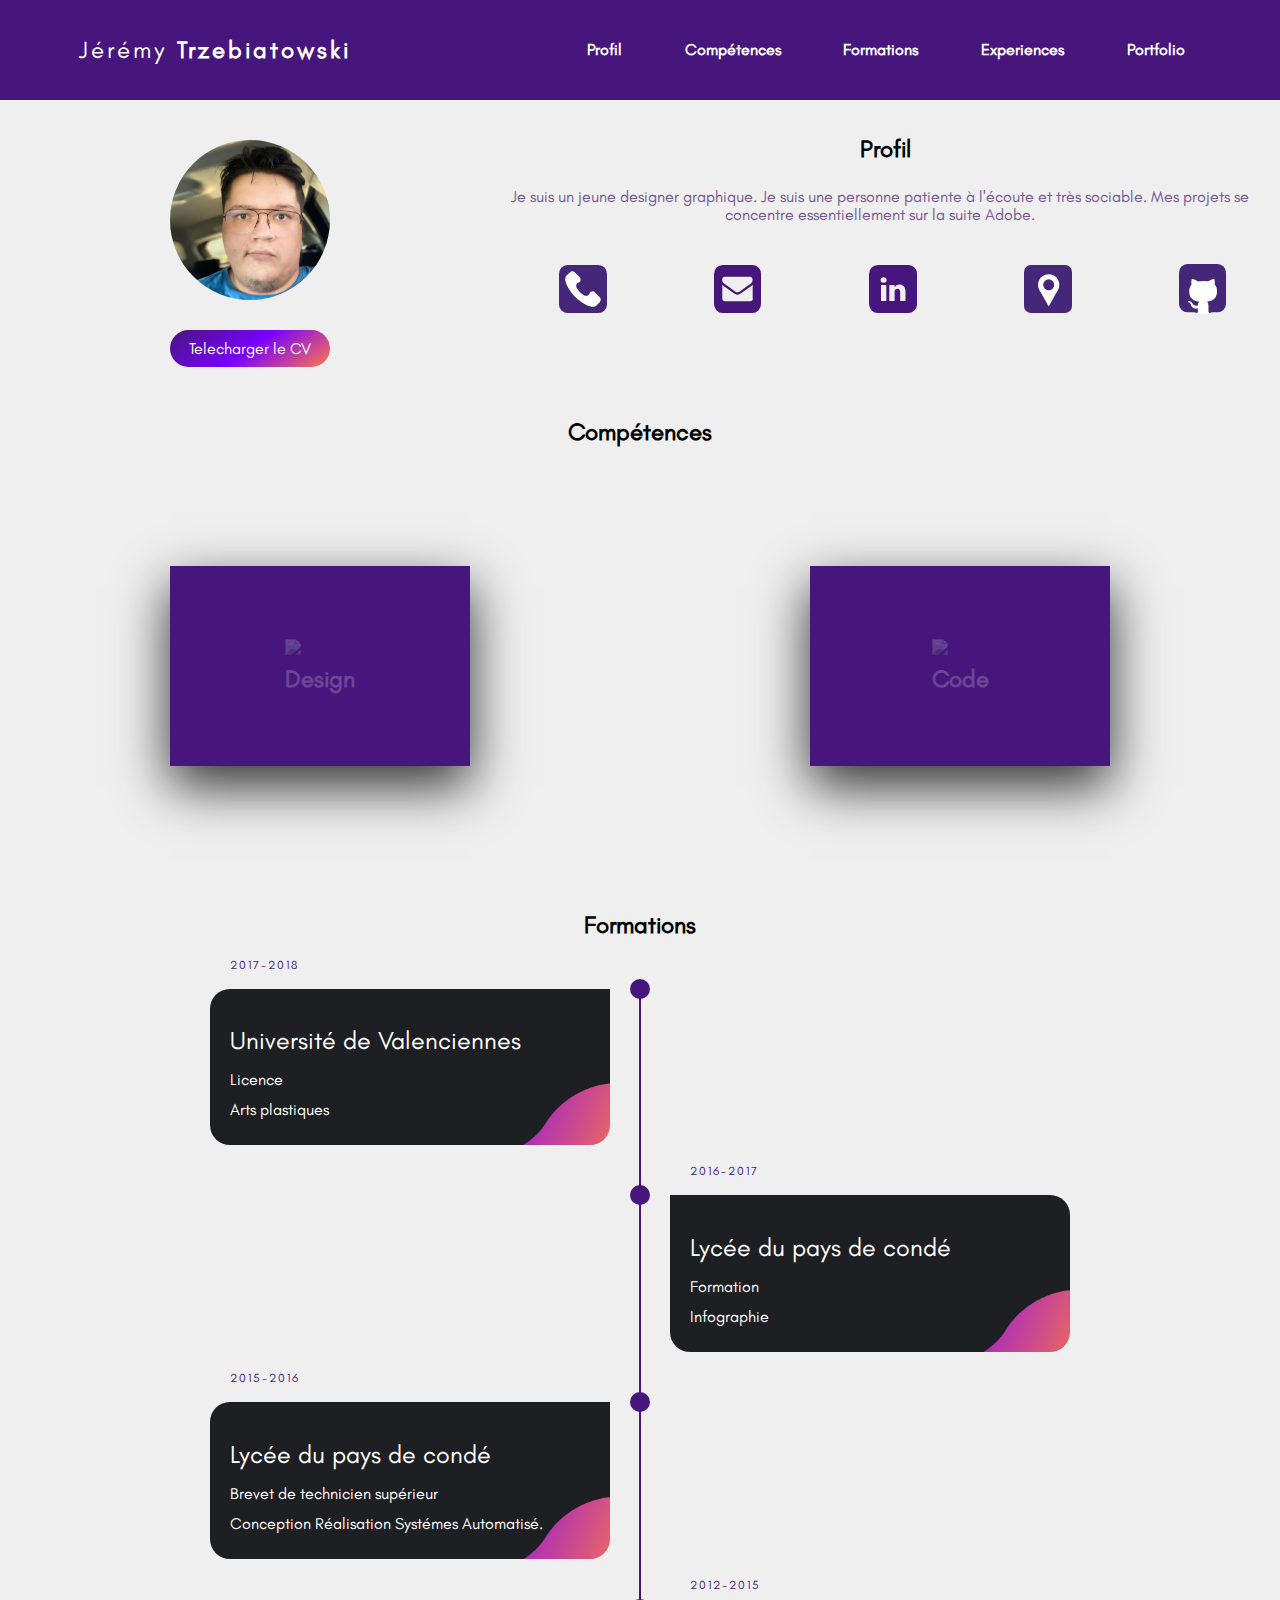
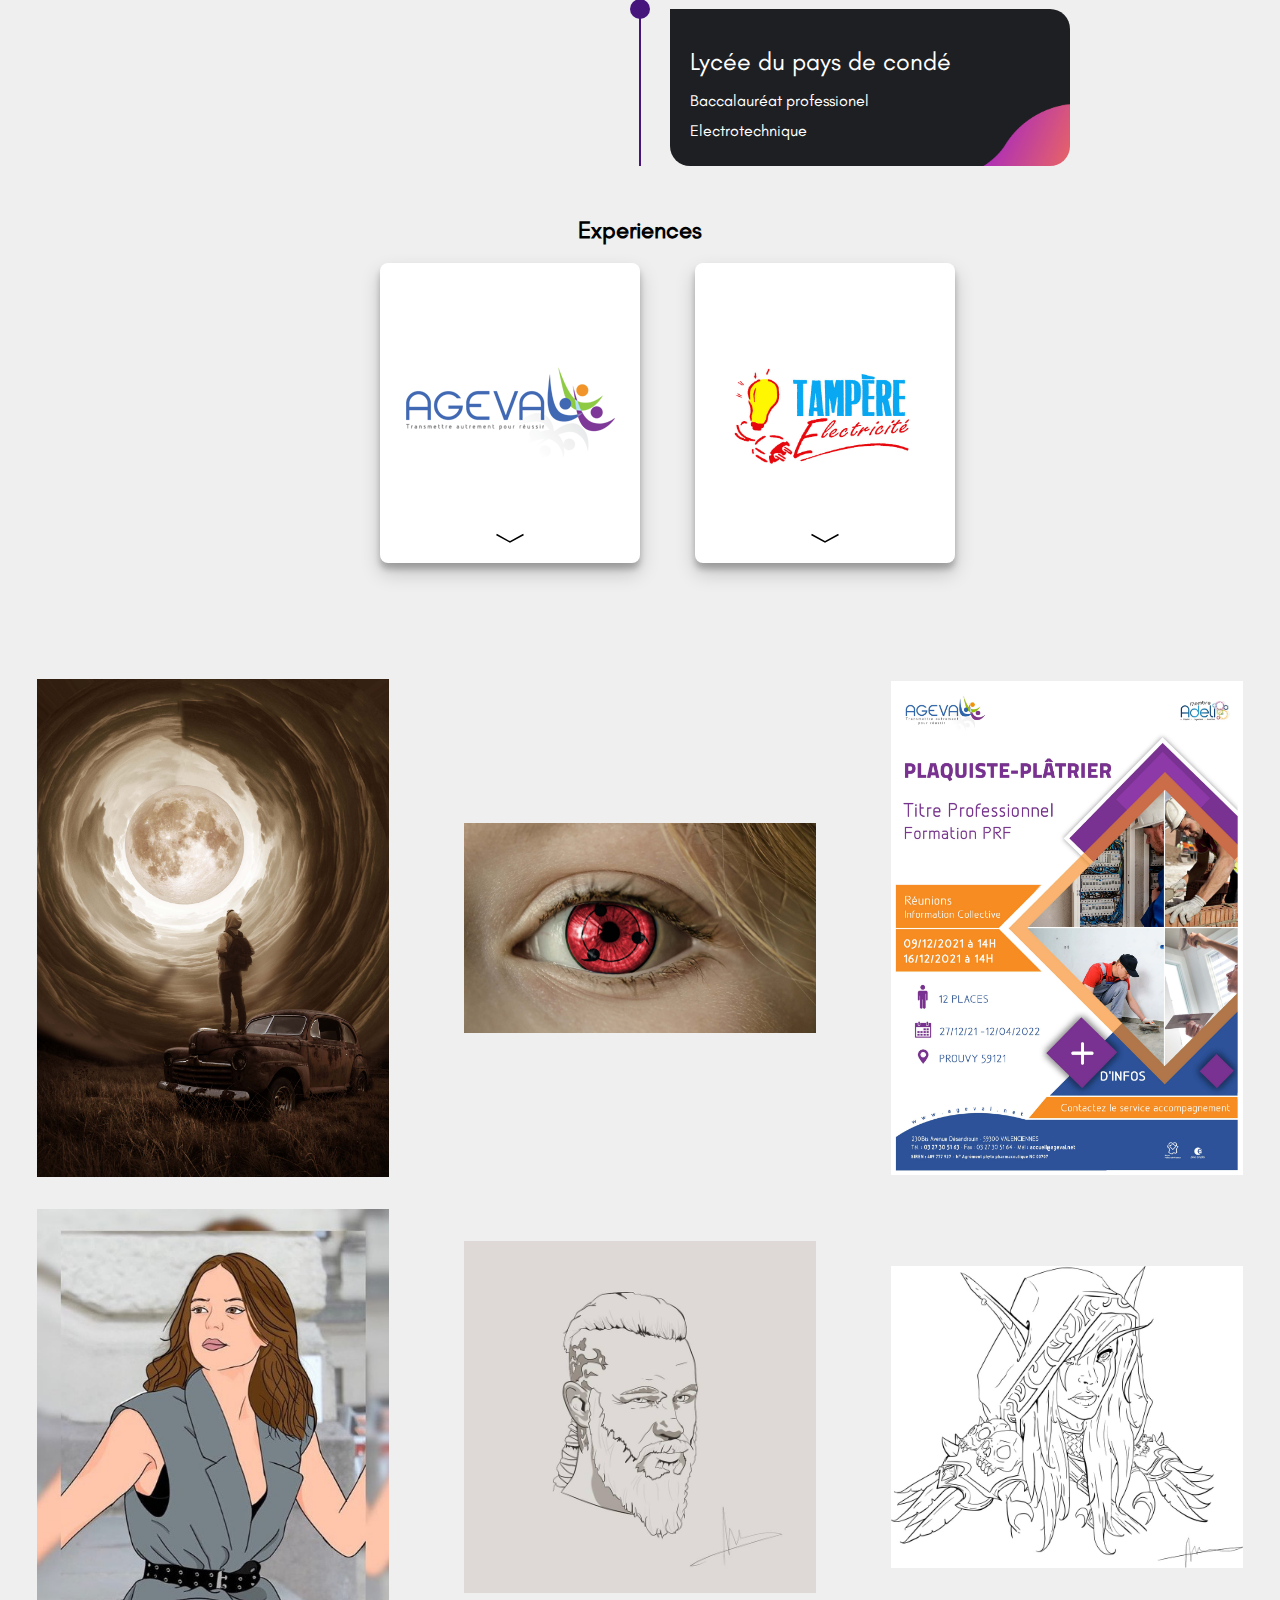
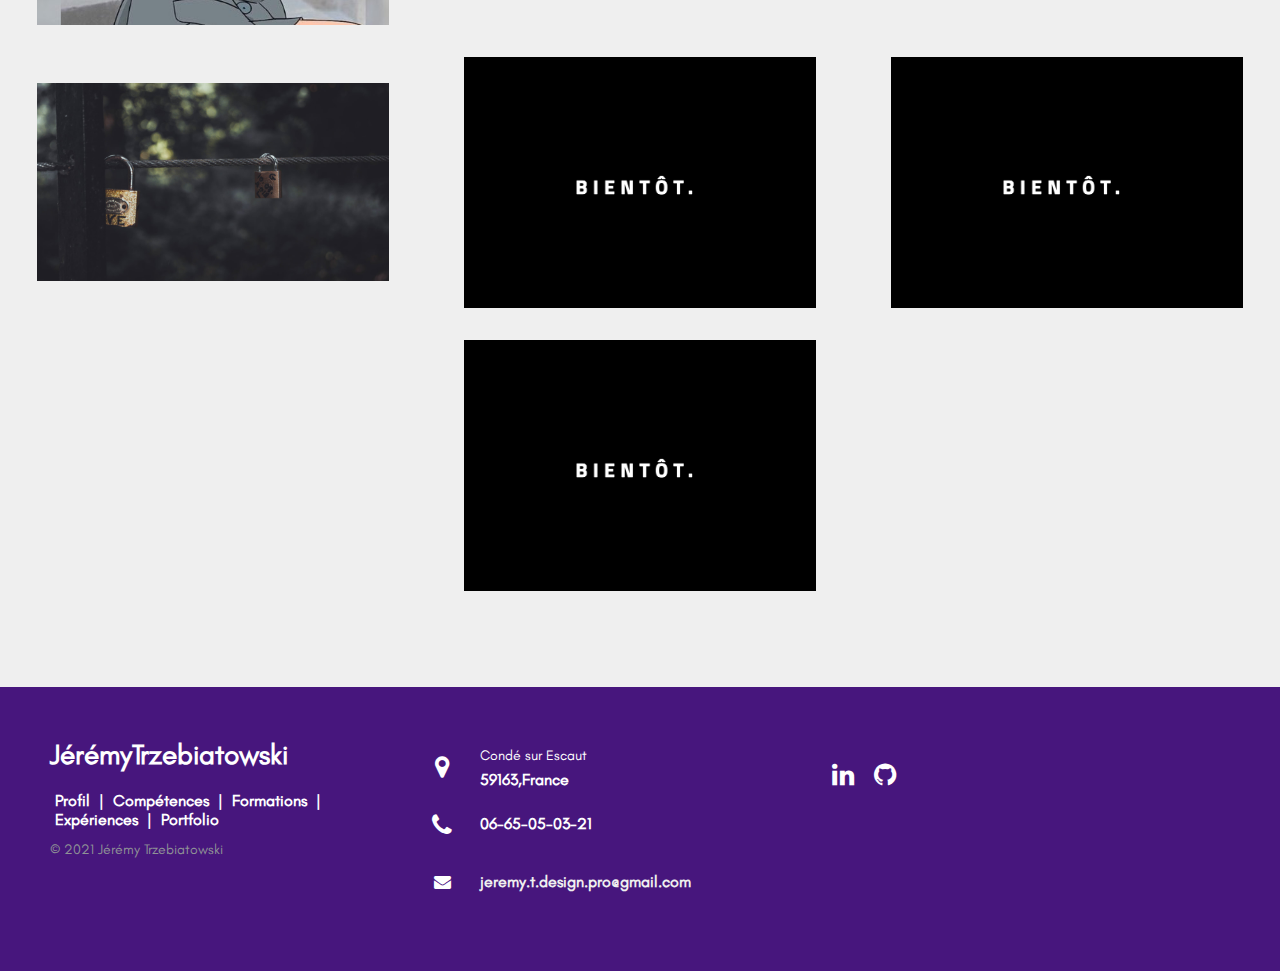
==== index.html @ ef210a01 "footer and respponsive" ====
<html lang="fr">
<head>
    <meta charset="UTF-8">
    <meta http-equiv="X-UA-Compatible" content="IE=edge">
    <meta name="viewport" content="width=device-width, initial-scale=1.0">
    <meta name="keywords" content="footer, address, phone, icons" />
    <link rel="stylesheet" href="normalize.css">
    <link rel="stylesheet" href="styles.css">
    <link rel="stylesheet" href="http://maxcdn.bootstrapcdn.com/font-awesome/4.2.0/css/font-awesome.min.css">
    <link href="http://fonts.googleapis.com/css?family=Cookie" rel="stylesheet" type="text/css">
    <title>CV JEREMY TRZEBIATOWSKI</title>
</head>
<body>
    <header>
        <!--Barre de nav pc-->
        <nav>
            <input id="nav-toggle" type="checkbox">
            <div class="logoMobile">
                Jérémy<strong>Trzebiatowski</strong>
            </div>
            <ul class="links">
                <li class="logo">Jérémy<strong>Trzebiatowski</strong></li>
                <li><a href="#Profil">Profil</a></li>
                <li><a href="#Compétences">Compétences</a></li>
                <li><a href="#Formations">Formations</a></li>
                <li><a href="#Experiences">Experiences</a></li>
                <li><a href="#Portfolio">Portfolio</a></li>
            </ul>
            <label for="nav-toggle" class="icon-burger">
                <div class="line"></div>
                <div class="line"></div>
                <div class="line"></div>
            </label>
        </nav>
    </header>
    <main>
        <section id="Profil">
            <!--Photo de profil-->
            <div class="Photo">
                <img src="images/moi.jpg" alt="Photo de profil">
            <!--Button de cv-->
                <div class="button">
                    <a href="cv-jeremy-2021.pdf" target="_blank">Telecharger le CV</a>
                </div>
            </div>
            <!--Titres-->
            <div class="profiltitre">
                <h2>Profil</h2>
            </div>
            <!--Profil paragraphe-->
            <div class="paraprofil">
                <p>
                  Je suis un jeune designer graphique. Je suis une personne patiente à l'écoute et très sociable. Mes projets se concentre essentiellement sur la suite Adobe.
                </p>
            </div>
            <!--Reseaux-->
            <div id="logoprofil">
               <a href="tel:0665050321"><img src="images/tel.svg" alt="Logo Tel"></a> 
               <a href="mailto:jeremy.t.design.pro@gmail.com"><img src="images/mail.svg" alt="Logo Mail"></a> 
                <a href="https://www.linkedin.com/in/j%C3%A9r%C3%A9my-trzebiatowski/" target="_blank" ><img src="images/linkedin.svg" alt="Logo LinkedIn"></a>
                <a href="https://www.google.fr/maps/place/59163+Cond%C3%A9-sur-l'Escaut/@50.4661939,3.5763384,13z/data=!3m1!4b1!4m5!3m4!1s0x47c2f0712db70621:0xf07823e2b8c6d550!8m2!3d50.448651!4d3.593407?hl=fr&authuser=0" target="_blank" ><img src="images/localisation.svg" alt="Logo localisation"></a>
                <a href="https://github.com/JeremyT59" target="_blank" ><img src="images/git.svg" alt="Logo Git"></a>
            </div>
        </section>
        </section>
        <!--Compétences-->
        <section id="Compétences">
            <div class="compétitre"><h2>Compétences</h2></div>
            <div class="container">
                <div class="card">
                    <div class="face face1">
                        <div class="content">
                            <img src="https://github.com/Jhonierpc/WebDevelopment/blob/master/CSS%20Card%20Hover%20Effects/img/design_128.png?raw=true">
                            <h3>Design</h3>
                        </div>
                    </div>
                    <div class="face face2">
                        <div class="content">
                            <p>Réalissation de logo.</p>
                            <p>Retouche Photo</p>
                            <p>Réalisation d'affiche/flyers.</p>
                            <p>Réalisation de maquette web / brochure.</p>
                            <p>Création de carte de visite personnalisée.</p>
                                <a href="#Portfolio">Portfolio</a>
                        </div>
                    </div>
                </div>
                <div class="card">
                    <div class="face face1">
                        <div class="content">
                            <img src="https://github.com/Jhonierpc/WebDevelopment/blob/master/CSS%20Card%20Hover%20Effects/img/code_128.png?raw=true">
                            <h3>Code</h3>
                        </div>
                    </div>
                    <div class="face face2">
                        <div class="content">
                            <p>Création de site Web de A à Z.</p>
                            <p>Utilisation de git.</p>
                            <p>Réalisation de site web responsive.</p>
                            <p>Réalisaion de CV en ligne.</p>
                                <a href="#Portfolio">Portfolio</a>
                        </div>
                    </div>
                </div>
                  
            
            </div>
        </section>
        <!--Formations-->
        <section id="Formations">
            <div class="formatitre">
                <h2>Formations</h2>
            </div>
            <div class="containertimeline">
                <div class="timeline">
                    <ul>
                        <li>
                            <div class="timeline-content">
                                <h3 class="date">2017-2018</h3>
                                <h1>Université de Valenciennes</h1>
                                <p>Licence</p>
                                <p>Arts plastiques</p>
                            </div>
                        </li>
                        <li>
                            <div class="timeline-content">
                                <h3 class="date">2016-2017</h3>
                                <h1>Lycée du pays de condé</h1>
                                <p>Formation</p>
                                <p>Infographie</p>
                            </div>
                        </li>
                        <li>
                            <div class="timeline-content">
                                <h3 class="date">2015-2016</h3>
                                <h1>Lycée du pays de condé</h1>
                                <p>Brevet de technicien supérieur</p>
                                <p>Conception Réalisation Systémes Automatisé.</p>
                            </div>
                        </li>
                        <li>
                            <div class="timeline-content">
                                <h3 class="date">2012-2015</h3>
                                <h1>Lycée du pays de condé</h1>
                                <p>Baccalauréat professionel</p>
                                <p>Electrotechnique</p>
                            </div>
                        </li>
                    </ul>
                </div>
            </div>
        </section>
        <h2 class="exptitre">Experiences</h2>
        <section id="Experiences">
            <div class="cardexp" onclick="this.classList.toggle('ouverture')">
                <img src="images/logo.png" alt="logoageval" class="label">
                <div class="text1">
                    <div class="text-content">
                        <h1 class="title">09/21-Aujourd'hui</h1>
                        <div class="body-text">
                            <p>Salarié Polyvalent</p>
                            <p>Atelier Numérique</p>
                        </div>
                    </div>
                </div>
                <svg class="flecheexp" xmlns="http://www.w3.org/2000/svg" viewBox="0 0 100 35" width="30">
                    <path d="M5 30L50 5l45 25" fill="none" stroke="#000" stroke-width="5" />
                </svg>
            </div>
            <div class="cardexp" onclick="this.classList.toggle('ouverture')">
                <img src="images/tampere.png" alt="logotampere" class="label2">
                <div class="text2">
                    <div class="text-content">
                        <h1 class="title">02/15-03/15</h1>
                        <div class="body-text">
                            <p>Stagiaire</p>
                        </div>
                    </div>
                </div>
                <svg class="flecheexp" xmlns="http://www.w3.org/2000/svg" viewBox="0 0 100 35" width="30">
                    <path d="M5 30L50 5l45 25" fill="none" stroke="#000" stroke-width="5" />
                </svg>
            </div>

        </section>
        <section id="Portfolio">
            <div class="grid images-grid">
            
                <div class="grid-block">
                    <div class="tile">
                        <a class="tile-link" href="#">
                            <img class="tile-img tile-img1"
                                src="images/portal-moon.jpg"
                                alt="Création photoshop Portal Moon">
                        </a>
                    </div>
                </div>
            
                <div class="grid-block">
                    <div class="tile">
                        <a class="tile-link" href="#">
                            <img class="tile-img tile-img2"
                                src="images/sharingan-eyes.jpg"
                                alt="création photoshop sharingan">
                        </a>
                    </div>
                </div>
            
                <div class="grid-block">
                    <div class="tile">
                        <a class="tile-link" href="#">
                            <img class="tile-img tile-img3"
                                src="images/affiche-agevalk.jpg"
                                alt="images">
                        </a>
                    </div>
                </div>
            
                <div class="grid-block">
                    <div class="tile">
                        <a class="tile-link" href="#">
                            <img class="tile-img tile-img4"
                                src="images/coline_illu.jpg"
                                alt="images">
                        </a>
                    </div>
                </div>
            
                <div class="grid-block">
                    <div class="tile">
                        <a class="tile-link" href="#">
                            <img class="tile-img tile-img5"
                                src="images/illustration-ragnar.jpg"
                                alt="images">
                        </a>
                    </div>
                </div>
            
                <div class="grid-block">
                    <div class="tile">
                        <a class="tile-link" href="#">
                            <img class="tile-img tile-img6"
                                src="images/illustration-sylvanas.jpg"
                                alt="images">
                        </a>
                    </div>
                </div>
            
                <div class="grid-block">
                    <div class="tile">
                        <a class="tile-link" href="#">
                            <img class="tile-img tile-img7"
                                src="images/retouche-photo-cadenas.jpg"
                                alt="images">
                        </a>
                    </div>
                </div>
            
                <div class="grid-block">
                    <div class="tile">
                        <a class="tile-link" href="#">
                            <img class="tile-img tile-img8"
                                src="images/Gallery.png"
                                alt="images">
                        </a>
                    </div>
                </div>
            
                <div class="grid-block">
                    <div class="tile">
                        <a class="tile-link" href="#">
                            <img class="tile-img tile-img9"
                                src="images/Gallery.png"
                                alt="images">
                        </a>
                    </div>
                </div>
            
                <div class="grid-block">
                    <div class="tile">
                        <a class="tile-link" href="#">
                            <img class="tile-img tile-img10"
                                src="images/Gallery.png"
                                alt="images">
                        </a>
                    </div>
                </div>
            
            </div>
        </section>
    </main>
    <footer>
        <div class="footer-distributed">
        
            <div class="footer-left">
                <h3>Jérémy<span>Trzebiatowski</span></h3>
        
                <p class="footer-links">
                    <a href="#Profil">Profil</a>
                    |
                    <a href="#Compérences">Compétences</a>
                    |
                    <a href="#Formation">Formations</a>
                    |
                    <a href="#Experiences">Expériences</a>
                    |
                    <a href="#Portfolio">Portfolio</a>
                </p>
        
                <p class="footer-company-name">© 2021 Jérémy Trzebiatowski</p>
            </div>
        
            <div class="footer-center">
                <div>
                    <i class="fa fa-map-marker"></i>
                    <p><span>Condé sur Escaut</span>
                    59163,France</p>
                </div>
        
                <div>
                    <i class="fa fa-phone"></i>
                    <p>06-65-05-03-21</p>
                </div>
                <div>
                    <i class="fa fa-envelope"></i>
                    <p><a href="mailto:jeremy.t.design.pro@gmail.com">jeremy.t.design.pro@gmail.com</a></p>
                </div>
            </div>
            <div class="footer-right">
                <div class="footer-icons">
                    <a href="https://www.linkedin.com/in/j%C3%A9r%C3%A9my-trzebiatowski/" target="_blank"><i class="fa fa-linkedin"></i></a>
                    <a href="https://github.com/JeremyT59" target="_blank"><i class="fa fa-github"></i></a>
                </div>
            </div>
        </div>
    </footer>
</body>
---- styles.css ----
@font-face {
    font-family: 'Glacial-Indifference-Regular';
    src:url('Glacial-Indifference-Regular.ttf.woff') format('woff'),
        url('Glacial-Indifference-Regular.ttf.svg#Glacial-Indifference-Regular') format('svg'),
        url('Glacial-Indifference-Regular.ttf.eot'),
        url('Glacial-Indifference-Regular.ttf.eot?#iefix') format('embedded-opentype'); 
    font-weight: normal;
    font-style: normal;
  }
  * {
  margin: auto;
  padding: 0;
  box-sizing: border-box;
  font-family: 'Glacial-Indifference-Regular';

  }
  header{
      height: 100px;
      background-color: #47167d;
  }
  body {
      padding: 0;
      margin: 0;
        background-color: #efefef;
  }
  strong{
      margin-left: 10px;
  }
  nav {
      position: fixed;
      z-index: 10;
      left: 0;
      right: 0;
      top: 0;
      font-family: 'Glacial-Indifference-Regular';
      padding: 0 5%;
      height: 100px;
      background-color: #47167d;
      max-width: 1280px;
  }
  nav .logoMobile{
      float: left;
      width: 40%;
      height: 100%;
      display: flex;
      align-items: center;
      font-size: 24px;
      color: #fff;
      letter-spacing: 3px;
  }
  nav .logo {
      width: 40%;
      align-items: center;
      font-size: 24px;
      color: #fff;
      letter-spacing: 3px;
  }
  nav .links {
      float: right;
      padding: 0;
      margin: 0;
      width: 100%;
      height: 100%;
      display: flex;
      justify-content: space-around;
      align-items: center;
  }
  nav .links li {
      list-style: none;
  }
  nav .links a {
      display: block;
      padding: 1em;
      font-size: 16px;
      font-weight: bold;
      color: #fff;
      text-decoration: none;
  }
  #nav-toggle {
      position: absolute;
      top: -100px;
  }
  nav .icon-burger {
      display: none;
      position: absolute;
      right: 5%;
      top: 50%;
      transform: translateY(-50%);
  }
  nav .icon-burger .line {
      width: 25px;
      height: 3px;
      background-color: #fff;
      margin: 5px;
      border-radius: 3px;
      transition: all .3s ease-in-out;
  }

  /*Profil*/
  .Photo{
      padding: 20px;
  }
  .Photo img{
    width: 160px;
    border-radius: 200px;
  }
  .Photo{
    text-align: center;
  }
  
  .button{
    text-align: center;
    padding: 20px;
  }
  
  .button a{
    background-image: linear-gradient(144deg,#47167d, #7900ff 50%,#ff7948);
    padding: 9px 19px;
    border-radius: 40px;
  }
  .button a{
    color: #fff;
    text-decoration: none;
    font-family: 'Glacial-Indifference-Regular';
  }
  #Profil{
      text-align: center;
      max-width: 1280px;
  }
  #Profil h2{
      font-family: 'Glacial-Indifference-Regular';
  }
  .paraprofil{	
      text-align: center;
  
  }
  .paraprofil p {
      font-family: 'Glacial-Indifference-Regular';
      padding-left: 25px;
      padding-right: 25px;
      color: #765996;
      box-sizing: border-box;
      
  }
  .profiltitre{
      text-align: center;
      padding: 15px;
  }
  
  #logoprofil a{
      width: 48px;
  }
  #logoprofil{
      display: flex;
      flex-direction: row;
      justify-content: space-evenly;
      padding-top: 20px;
      max-width: 1280px;
  }
  /*card competences*/
  #Compétences{
    margin: none;
    padding: 0;
    font-family: 'Glacial-Indifference-Regular';
    max-width: 1280px;
}

.container{
    display: flex;
    flex-direction: column;
    /* text-align: center; */
}
.compétitre h2{
    text-align: center;
    padding: 20px;
}

.container .card{
    cursor: pointer;
}

.container .card .face{
    width: 300px;
    height: 200px;
}

.container .card .face.face1{
    background: #47167d;
    display: flex;
    justify-content: center;
    align-items: center;
}



.container .card .face.face1 .content img{
    max-width: 100px;
}

.container .card .face.face1 .content h3{
    margin: 10px 0 0;
    padding: 0;
    color: #fff;
    text-align: center;
    font-size: 1.5em;
}

.container .card .face.face2{
    background: #fff;
    display: flex;
    justify-content: center;
    align-items: center;
    padding: 20px;
    box-sizing: border-box;
    box-shadow: 0 5px 20px rgba(0, 0, 0, 0.2);
}


.container .card .face.face2 .content p{
    margin: 0;
    padding: 0;
}

.container .card .face.face2 .content a{
    margin: 15px 0 0;
    display:  inline-block;
    text-decoration: none;
    font-weight: 900;
    color: #333;
    padding: 5px;
    border: 1px solid #333;
}

.card{
    padding-bottom: 35px;
}
.formatitre{
  text-align: center;
  padding-top: 10px;
}
/*timeline formations*/
.containertimeline {
  width: 100%;
  display: flex;
  align-items: center;
  justify-content: center;
  padding: 50px 0;
}
.timeline {
  width: 80%;
  height: auto;
  max-width: 800px;
  margin: 0 auto;
  position: relative;
}

.timeline ul {
  list-style: none;
}
.timeline ul li {
  padding: 20px;
  background-color: #1e1f22;
  background-image: url(images/courbe2.png);
  background-size: contain;
  background-repeat: no-repeat;
  background-position-x: right;
  color: white;
  border-radius: 10px;
  margin-bottom: 20px;
}
.timeline ul li:last-child {
  margin-bottom: 0;
}
.timeline-content h1 {
  font-weight: 500;
  font-size: 25px;
  line-height: 30px;
  margin-bottom: 10px;
}
.timeline-content p {
  font-size: 16px;
  line-height: 30px;
  font-weight: 300;
}
.timeline-content .date {
  font-size: 12px;
  font-weight: 300;
  margin-bottom: 10px;
  letter-spacing: 2px;
}

/*Card experiences*/
#Experiences {
  align-items: center;
  display: flex;
  flex-direction: column;
  justify-content: center;
  margin: 0;
}
 
.cardexp {
  background: white;
  border-radius: 8px;
  box-shadow: 0 10px 20px rgba(0,0,0,0.19), 0 6px 6px rgba(0,0,0,0.23);
  cursor: pointer;
  height: 300px;
  margin: 30px;
  padding: 0 20px;
  position: relative;
  -webkit-tap-highlight-color: rgba(0,0,0,0.025);
  text-align: center;
  transition: height 1000ms;
  width: 260px;
}
.cardexp.ouverture {
  height: 400px;
}
.label {
  margin-top: 90px;
  transform: translateY(10px);
  transition: transform 1000ms;
}
.label2{
  width: 200px;
  margin-top: 90px;
  transform: translateY(10px);
  transition: transform 1000ms;
}
.cardexp.ouverture .label {
  transform: translateY(0);
}
.text1 {
  clip-path: polygon(0% 100%, 0 -90%, 50% -5%, 100% -90%, 100% 100%);
  -webkit-clip-path: polygon(0% 100%, 0 -90%, 50% -5%, 100% -90%, 100% 100%);
  transition: clip-path 1000ms;
}
.cardexp.ouverture .text1 {
  clip-path: polygon(0% 100%, 0 -100%, 50% -15%, 100% -100%, 100% 100%);
  -webkit-clip-path: polygon(0% 100%, 0 -100%, 50% -15%, 100% -100%, 100% 100%);
}
.text2 {
  clip-path: polygon(0% 100%,0% -80%,15% -70%,17.23% -53.59%,23% -40%,27.23% -28.94%,35% -20%,41.09% -13.59%,50% -10%,58.91% -13.23%,65% -20%,72.77% -28.23%,77% -40%,82.77% -54.65%,85% -70%,100% -80%,100% 100%);
  -webkit-clip-path: polygon(0% 100%,0% -80%,15% -70%,17.23% -53.59%,23% -40%,27.23% -28.94%,35% -20%,41.09% -13.59%,50% -10%,58.91% -13.23%,65% -20%,72.77% -28.23%,77% -40%,82.77% -54.65%,85% -70%,100% -80%,100% 100%);
  transition: clip-path 1000ms;
}
.cardexp.ouverture .text2 {
  clip-path: polygon(0% 100%,0% -90%,15% -80%,17.23% -63.59%,23% -50%,27.23% -38.94%,35% -30%,41.09% -23.59%,50% -20%,58.91% -23.23%,65% -30%,72.77% -38.23%,77% -50%,82.77% -64.65%,85% -80%,100% -90%,100% 100%);
  -webkit-clip-path: polygon(0% 100%,0% -90%,15% -80%,17.23% -63.59%,23% -50%,27.23% -38.94%,35% -30%,41.09% -23.59%,50% -20%,58.91% -23.23%,65% -30%,72.77% -38.23%,77% -50%,82.77% -64.65%,85% -80%,100% -90%,100% 100%);
}
.text-content {
  transform: translateY(-185px);
  transition: transform 1000ms;
}
.cardexp.ouverture .text-content {
  transform: translateY(-15px);
}
.flecheexp {
  position: absolute;
  bottom: 20px;
  left: calc(50% - 15px);
  transform-origin: 50%;
  transform: rotate(180deg);
  transition: transform 1000ms;
}
.cardexp.ouverture .chevron {
  transform: rotate(0deg);
}
.title {
  font-family: 'Glacial-Indifference-Regular';
  font-weight: 900;
  margin: 20px 0 12px;
}
.body-text {
  padding: 0 20px;
}
.exptitre{
  text-align: center;
  margin-bottom: 20px;
}
html {
  box-sizing: border-box;
}

*,
*:before,
*:after {
  box-sizing: inherit;
}


.grid {
  width: 100%;
  max-width: 1280px;
  margin-left: auto;
  margin-right: auto;
  margin-top: 100px;

  display: flex;
  -webkit-box-orient: horizontal;
  -webkit-box-direction: normal;
  flex-direction: row;
  flex-wrap: wrap;
}

.grid-block {
  width: 30%;
  min-height: 11.25rem;
  padding: 1rem;
}



.image-grid .tile-link:hover .tile-img {
  top: -1rem;
  left: -1rem;
}

.image-grid .tile-img {
  position: relative;
  top: 0;
  left: 0;
  -webkit-transition-property: opacity, top, left, box-shadow;
  transition-property: opacity, top, left, box-shadow;
}

.tile-link {
  display: block;
}

.tile-link:hover .tile-img {
  opacity: 1;
}

.tile-link:hover .tile-img-link {
  display: block;
}

.tile-link:hover .tile-img-link:hover .tile-img {
  opacity: 0.5;
}

.tile-img {
  display: block;
  width: 100%;
  height: auto;
  opacity: 1;
  -webkit-transition-property: opacity;
  transition-property: opacity;
  -webkit-transition-duration: 0.125s;
  transition-duration: 0.125s;
  -webkit-transition-timing-function: ease-in;
  transition-timing-function: ease-in;
}
.tile-link:hover .tile-img1 {
  box-shadow: 5px 5px rgba(219, 206, 27, 0.4),
    10px 10px rgba(190, 180, 26, 0.3), 15px 15px rgba(192, 137, 19, 0.2),
    20px 20px rgba(192, 121, 16, 0.1), 25px 25px rgba(255, 196, 0, 0.05);
}

.tile-link:hover .tile-img2 {
  box-shadow: 5px 5px rgba(233, 45, 45, 0.4), 10px 10px rgba(233, 45, 45, 0.3),
    15px 15px rgba(233, 45, 45, 0.2), 20px 20px rgba(233, 45, 45, 0.1),
    25px 25px rgba(255, 0, 0, 0.05);
}

.tile-link:hover .tile-img3 {
  box-shadow: 5px 5px rgba(214, 221, 244, 0.4),
    10px 10px rgba(214, 221, 244, 0.3), 15px 15px rgba(214, 221, 244, 0.2),
    20px 20px rgba(214, 221, 244, 0.1), 25px 25px rgba(214, 221, 244, 0.05);
}

.tile-link:hover .tile-img4 {
  box-shadow: 5px 5px rgba(82, 119, 192, 0.4), 10px 10px rgba(82, 119, 192, 0.3),
    15px 15px rgba(82, 119, 192, 0.2), 20px 20px rgba(82, 119, 192, 0.1),
    25px 25px rgba(82, 119, 192, 0.05);
}

.tile-link:hover .tile-img5 {
  box-shadow: 5px 5px rgba(138, 218, 245, 0.4),
    10px 10px rgba(138, 218, 245, 0.3), 15px 15px rgba(138, 218, 245, 0.2),
    20px 20px rgba(138, 218, 245, 0.1), 25px 25px rgba(138, 218, 245, 0.05);
}

.tile-link:hover .tile-img6 {
  box-shadow: 5px 5px rgba(203, 215, 193, 0.4),
    10px 10px rgba(203, 215, 193, 0.3), 15px 15px rgba(203, 215, 193, 0.2),
    20px 20px rgba(203, 215, 193, 0.1), 25px 25px rgba(203, 215, 193, 0.05);
}

.tile-link:hover .tile-img7 {
  box-shadow: 5px 5px rgba(91, 209, 250, 0.4), 10px 10px rgba(91, 209, 250, 0.3),
    15px 15px rgba(91, 209, 250, 0.2), 20px 20px rgba(91, 209, 250, 0.1),
    25px 25px rgba(91, 209, 250, 0.05);
}

.tile-link:hover .tile-img8 {
  box-shadow: 5px 5px rgba(0, 0, 0, 0.4), 10px 10px rgba(0, 0, 0, 0.3),
    15px 15px rgba(0, 0, 0, 0.2), 20px 20px rgba(0, 0, 0, 0.1),
    25px 25px rgba(4, 140, 231, 0.05);
}

.tile-link:hover .tile-img9 {
  box-shadow: 5px 5px rgba(0, 0, 0, 0.4), 10px 10px rgba(0, 0, 0, 0.3),
    15px 15px rgba(0, 0, 0, 0.2), 20px 20px rgba(0, 0, 0, 0.1),
    25px 25px rgba(4, 140, 231, 0.05);;
}

.tile-link:hover .tile-img10 {
  box-shadow: 5px 5px rgba(0, 0, 0, 0.4), 10px 10px rgba(0, 0, 0, 0.3),
    15px 15px rgba(0, 0, 0, 0.2), 20px 20px rgba(0, 0, 0, 0.1),
    25px 25px rgba(4, 140, 231, 0.05);
}
footer{
  bottom: 0;
  height: 284px;
  background-color: #47167d;
}
.footer-distributed{
	background-color: #47167d;
	box-sizing: border-box;
	width: 100%;
	text-align: left;
	font: bold 16px sans-serif;
	padding: 50px 50px 60px 50px;
	margin-top: 80px;
  max-width: 1280px;
}
.footer-distributed .footer-left,
.footer-distributed .footer-center,
.footer-distributed .footer-right{
	display: inline-block;
	vertical-align: top;
}
  /* Footer left */

.footer-distributed .footer-left{
	width: 30%;
}

.footer-distributed h3{
	color:  #ffffff;
	font-size: 28px; 
	margin: 0;
}

/* The company logo */

.footer-distributed .footer-left img{
	width: 30%;
}

.footer-distributed h3 span{
	color:  white;
}

/* Footer links */

.footer-distributed .footer-links{
	color:  #ffffff;
	margin: 20px 0 12px;
}

.footer-distributed .footer-links a{
	display:inline-block;
	line-height: 1.0;
	text-decoration: none;
	color:  inherit;
  padding: 0 5px;
}

.footer-distributed .footer-company-name{
	color:  #8f9296;
	font-size: 14px;
	font-weight: normal;
	margin: 0;
}

/* Footer Center */

.footer-distributed .footer-center{
	width: 35%;
}


.footer-distributed .footer-center i{
	color: #ffffff;
	font-size: 25px;
	width: 38px;
	height: 38px;
	border-radius: 50%;
	text-align: center;
	line-height: 42px;
	margin: 10px 15px;
	vertical-align: middle;
}

.footer-distributed .footer-center i.fa-envelope{
	font-size: 17px;
	line-height: 38px;
}

.footer-distributed .footer-center p{
	display: inline-block;
	color: #ffffff;
	vertical-align: middle;
	margin:0;
}

.footer-distributed .footer-center p span{
	display:block;
	font-weight: normal;
	font-size:14px;
	line-height:2;
}

.footer-distributed .footer-center p a{
	color:  #efefef;
	text-decoration: none;;
}


/* Footer Right */

.footer-distributed .footer-right{
	width: 30%;
}

.footer-distributed .footer-company-about{
	line-height: 20px;
	color:  #92999f;
	font-size: 13px;
	font-weight: normal;
	margin: 0;
}

.footer-distributed .footer-company-about span{
	display: block;
	color:  #ffffff;
	font-size: 18px;
	font-weight: bold;
	margin-bottom: 20px;
}

.footer-distributed .footer-icons{
	margin-top: 25px;
}

.footer-distributed .footer-icons a{
	display: inline-block;
	width: 35px;
	height: 35px;
	cursor: pointer;

	border-radius: 2px;

	font-size: 26px;
	color: #ffffff;
	text-align: center;
	line-height: 35px;

	margin-right: 3px;
	margin-bottom: 5px;
}

/* Here is the code for Responsive Footer */
/* You can remove below code if you don't want Footer to be responsive */


/*Responsive mobile*/
@media screen and (max-width: 767px) {
  nav .logoMobile{
    display:flex;
    align-self: center;
      }
      nav .logo{
        display: none;
      }
      nav .links {
        float: none;
          position: fixed;
          z-index: 9;
          left: 0;
          right: 0;
          top: 100px;
          bottom: 100%;
          width: auto;
          height: auto;
          flex-direction: column;
          justify-content: space-evenly;
          background-color: #765996;
          overflow: hidden;
          box-sizing: border-box;
          transition: all .5s ease-in-out;
        }
        nav .links a {
          font-size: 20px;
        }
        nav :checked ~ .links {
          bottom: 0;
        }
        nav .icon-burger {
          display: block;
        }
        nav :checked ~ .icon-burger .line:nth-child(1) {
          transform: translateY(10px) rotate(225deg);
        }
        nav :checked ~ .icon-burger .line:nth-child(3) {
          transform: translateY(-10px) rotate(-225deg);
        }
        nav :checked ~ .icon-burger .line:nth-child(2) {
          opacity: 0;
        }
       #Experiences {
         display: block;
        }
        .cardexp {
          left: calc(50% - 20px);
          transform: translateX(-50%);
        }
        
        .cardexp.ouverture {
          height: 400px;
        }
    .label {
      margin-top: 90px;
      transform: translateY(10px);
      transition: transform 1000ms;
    }
    .label2{
      width: 200px;
      margin-top: 90px;
      transform: translateY(10px);
      transition: transform 1000ms;
    }
    .cardexp.ouverture .label {
      transform: translateY(0);
    }
    .text1 {
      clip-path: polygon(0% 100%, 0 -90%, 50% -5%, 100% -90%, 100% 100%);
      -webkit-clip-path: polygon(0% 100%, 0 -90%, 50% -5%, 100% -90%, 100% 100%);
      transition: clip-path 1000ms;
    }
    .cardexp.ouverture .text1 {
      clip-path: polygon(0% 100%, 0 -100%, 50% -15%, 100% -100%, 100% 100%);
      -webkit-clip-path: polygon(0% 100%, 0 -100%, 50% -15%, 100% -100%, 100% 100%);
    }
    .text2 {
      clip-path: polygon(0% 100%,0% -80%,15% -70%,17.23% -53.59%,23% -40%,27.23% -28.94%,35% -20%,41.09% -13.59%,50% -10%,58.91% -13.23%,65% -20%,72.77% -28.23%,77% -40%,82.77% -54.65%,85% -70%,100% -80%,100% 100%);
      -webkit-clip-path: polygon(0% 100%,0% -80%,15% -70%,17.23% -53.59%,23% -40%,27.23% -28.94%,35% -20%,41.09% -13.59%,50% -10%,58.91% -13.23%,65% -20%,72.77% -28.23%,77% -40%,82.77% -54.65%,85% -70%,100% -80%,100% 100%);
      transition: clip-path 1000ms;
    }
    .cardexp.ouverture .text2 {
      clip-path: polygon(0% 100%,0% -90%,15% -80%,17.23% -63.59%,23% -50%,27.23% -38.94%,35% -30%,41.09% -23.59%,50% -20%,58.91% -23.23%,65% -30%,72.77% -38.23%,77% -50%,82.77% -64.65%,85% -80%,100% -90%,100% 100%);
      -webkit-clip-path: polygon(0% 100%,0% -90%,15% -80%,17.23% -63.59%,23% -50%,27.23% -38.94%,35% -30%,41.09% -23.59%,50% -20%,58.91% -23.23%,65% -30%,72.77% -38.23%,77% -50%,82.77% -64.65%,85% -80%,100% -90%,100% 100%);
    }
    .text-content {
      transform: translateY(-185px);
      transition: transform 1000ms;
    }
    .cardexp.ouverture .text-content {
      transform: translateY(0px);
    }
    .flecheexp {
      position: absolute;
      bottom: 20px;
      left: calc(50% - 15px);
      transform-origin: 50%;
      transform: rotate(180deg);
      transition: transform 1000ms;
    }
    .cardexp.ouverture .chevron {
      transform: rotate(0deg);
    }
    .title {
      font-family: 'Glacial-Indifference-Regular';
      font-weight: 900;
      margin: 20px 0 12px;
    }
    .body-text {
      padding: 0 20px;
    }
    
    .cardexp {
      left: calc(50% - 20px);
      transform: translateX(-50%);
    }
    .grid-block{
      width: 70%;
      min-height: 11.25rem;
      padding: 1rem;
    }
    .grid{
      padding-right: 200px;
    }

    .tile-img{
      width: 290px;
    }
    	.footer-distributed .footer-left,
	  .footer-distributed .footer-center,
	  .footer-distributed .footer-right{
		display: block;
		width: 100%;
		margin-bottom: 40px;
		text-align: center;
	}

	.footer-distributed .footer-center i{
		margin-left: 0;
	}
  footer{
    height: 505px;
  }
  .footer-links{
    display: none;
  }
  .footer-center{
   margin: 0 -15px;
  }
  }

  /*media tablette*/
  @media screen and (min-width: 768px) and (max-width:1023px) {
      nav .logoMobile{
        display: flex;
      }
      nav .logo{
        display: none;
      }
      nav .links {
        float: none;
          position: fixed;
          z-index: 9;
          left: 0;
          right: 0;
          top: 100px;
          bottom: 100%;
          width: auto;
          height: auto;
          flex-direction: column;
          justify-content: space-evenly;
          background-color: #765996;
          overflow: hidden;
          box-sizing: border-box;
          transition: all .5s ease-in-out;
        }
        nav .links a {
          font-size: 20px;
        }
        nav :checked ~ .links {
          bottom: 0;
        }
        nav .icon-burger {
          display: block;
        }
        nav :checked ~ .icon-burger .line:nth-child(1) {
          transform: translateY(10px) rotate(225deg);
        }
        nav :checked ~ .icon-burger .line:nth-child(3) {
          transform: translateY(-10px) rotate(-225deg);
        }
        nav :checked ~ .icon-burger .line:nth-child(2) {
          opacity: 0;
        }
    .timeline:before {
      content: "";
      position: absolute;
      top: 0;
      left: 50%;
      transform: translateX(-50%);
      width: 2px;
      height: 100%;
      background-color: #47167d;
    }
    .timeline ul li {
      width: 50%;
      position: relative;
      margin-bottom: 50px;
    }
    .timeline ul li:nth-child(odd) {
      float: left;
      clear: right;
      transform: translateX(-30px);
      border-radius: 20px 0px 20px 20px;
    }
    .timeline ul li:nth-child(even) {
      float: right;
      clear: left;
      transform: translateX(30px);
      border-radius: 0px 20px 20px 20px;
    }
    .timeline ul li::before {
      content: "";
      position: absolute;
      height: 20px;
      width: 20px;
      border-radius: 50%;
      background-color: #47167d;
      top: 0px;
    }
    .timeline ul li:nth-child(odd)::before {
      transform: translate(50%, -50%);
      right: -30px;
    }
    .timeline ul li:nth-child(even)::before {
      transform: translate(-50%, -50%);
      left: -30px;
    }
    .timeline-content .date {
      position: absolute;
      top: -30px;
    }
    .timeline ul li:hover::before {
      background-color: #765996;
    }
    .date{
      color: #47167d;
    }
  
    .container{
      flex-direction: row;
    }
    #Experiences{
      flex-direction: row;
    }
    .cardexp.ouverture .text2 {
      clip-path: polygon(0% 100%,0% -90%,15% -80%,17.23% -63.59%,23% -50%,27.23% -38.94%,35% -30%,41.09% -23.59%,50% -20%,58.91% -23.23%,65% -30%,72.77% -38.23%,77% -50%,82.77% -64.65%,85% -80%,100% -90%,100% 100%);
      -webkit-clip-path: polygon(0% 100%,0% -90%,15% -80%,17.23% -63.59%,23% -50%,27.23% -38.94%,35% -30%,41.09% -23.59%,50% -20%,58.91% -23.23%,65% -30%,72.77% -38.23%,77% -50%,82.77% -64.65%,85% -80%,100% -90%,100% 100%);
    }
    .text-content {
      transform: translateY(-185px);
      transition: transform 1000ms;
    }
    .cardexp.ouverture .text-content {
      transform: translateY(0px);
    }
    .grid-block{
      width: 35%;
      min-height: 11.25rem;
      padding: 1rem;
    }
    .tile-img{
      width: 290px;
    }
    footer { 
      position: static;
      height: 490px; 
    }
    .footer-distributed .footer-left,
	.footer-distributed .footer-center,
	.footer-distributed .footer-right{
		display: block;
		width: 100%;
		margin-bottom: 40px;
		text-align: center;
	}

	.footer-distributed .footer-center i{
		margin-left: 0;
	}
  .footer-links{
    display: none;
  }
  .footer-center{
    margin:0 -15px;
  }

  }
  /*Responsive PC*/
@media screen and (min-width:1024px) {
   nav{
      position: sticky;
    }
    nav .logoMobile{
      display: none;
    }
    .container{
      flex-direction: row;
    }
    .timeline:before {
      content: "";
      position: absolute;
      top: 0;
      left: 50%;
      transform: translateX(-50%);
      width: 2px;
      height: 100%;
      background-color: #47167d;
    }
    .timeline ul li {
      width: 50%;
      position: relative;
      margin-bottom: 50px;
    }
    .timeline ul li:nth-child(odd) {
      float: left;
      clear: right;
      transform: translateX(-30px);
      border-radius: 20px 0px 20px 20px;
    }
    .timeline ul li:nth-child(even) {
      float: right;
      clear: left;
      transform: translateX(30px);
      border-radius: 0px 20px 20px 20px;
    }
    .timeline ul li::before {
      content: "";
      position: absolute;
      height: 20px;
      width: 20px;
      border-radius: 50%;
      background-color: #47167d;
      top: 0px;
    }
    .timeline ul li:nth-child(odd)::before {
      transform: translate(50%, -50%);
      right: -30px;
    }
    .timeline ul li:nth-child(even)::before {
      transform: translate(-50%, -50%);
      left: -30px;
    }
    .timeline-content .date {
      position: absolute;
      top: -30px;
    }
    .timeline ul li:hover::before {
      background-color: #765996;
    }
    .date{
      color: #47167d;
    }
    #Experiences{
      flex-direction: row;
    }
    .cardexp{
      margin: 0px 0px 0px 55px;
    }
    /*responsive profil*/
    .Photo{
      float: left;
      margin-left: 130px;
      
    }
    .button{
      margin-top: 20px;
    }
    .profiltitre{
      margin-top: 20px;
    }
    /*responsive card compétences*/
    #Compétences{
      clear: both;
    }
    .container{
    position: relative;
    display: flex;
    justify-content: space-between;
    }

  .container .card{
      position: relative;
      cursor: pointer;
    }

  .container .card .face{
      width: 300px;
      height: 200px;
      transition: 0.5s;
    } 

  .container .card .face.face1{
      position: relative;
      background: #47167d;
      display: flex;
      justify-content: center;
      align-items: center;
      z-index: 1;
      transform: translateY(100px);
    }

  .container .card:hover .face.face1{
      background: #765996;
      transform: translateY(0);
    }

  .container .card .face.face1 .content{
      opacity: 0.2;
      transition: 0.5s;
    }

  .container .card:hover .face.face1 .content{
      opacity: 1;
    }

  .container .card .face.face1 .content img{
      max-width: 100px;
  }

  .container .card .face.face1 .content h3{
      margin: 10px 0 0;
      padding: 0;
      color: #fff;
      text-align: center;
      font-size: 1.5em;
  }

  .container .card .face.face2{
      position: relative;
      background: #fff;
      display: flex;
      justify-content: center;
      align-items: center;
      padding: 20px;
      box-sizing: border-box;
      box-shadow: 0 20px 50px rgba(0, 0, 0, 0.8);
      transform: translateY(-100px);
  }

  .container .card:hover .face.face2{
      transform: translateY(0);
  }

  .container .card .face.face2 .content p{
      margin: 0;
      padding: 0;
  }

  .container .card .face.face2 .content a{
      margin: 15px 0 0;
      display:  inline-block;
      text-decoration: none;
      font-weight: 900;
      color: #47167d;
      padding: 5px;
      border: 1px solid #333;
  }

  .container .card .face.face2 .content a:hover{
      background: #333;
      color: #fff;
  }
  /*responsive card experience*/
  .cardexp.ouverture .text2 {
      clip-path: polygon(0% 100%,0% -90%,15% -80%,17.23% -63.59%,23% -50%,27.23% -38.94%,35% -30%,41.09% -23.59%,50% -20%,58.91% -23.23%,65% -30%,72.77% -38.23%,77% -50%,82.77% -64.65%,85% -80%,100% -90%,100% 100%);
      -webkit-clip-path: polygon(0% 100%,0% -90%,15% -80%,17.23% -63.59%,23% -50%,27.23% -38.94%,35% -30%,41.09% -23.59%,50% -20%,58.91% -23.23%,65% -30%,72.77% -38.23%,77% -50%,82.77% -64.65%,85% -80%,100% -90%,100% 100%);
    }
    .text-content {
      transform: translateY(-185px);
      transition: transform 1000ms;
    }
    .cardexp.ouverture .text-content {
      transform: translateY(0px);
    }
    /*footer responsive*/
    footer{
      height: 284px;
    }
    /*resposive profil*/
    .paraprofil{
      padding-top: 10px;
      padding-bottom: 20px;
    }
    .Photo{
      padding-right: 155px;
    }
}
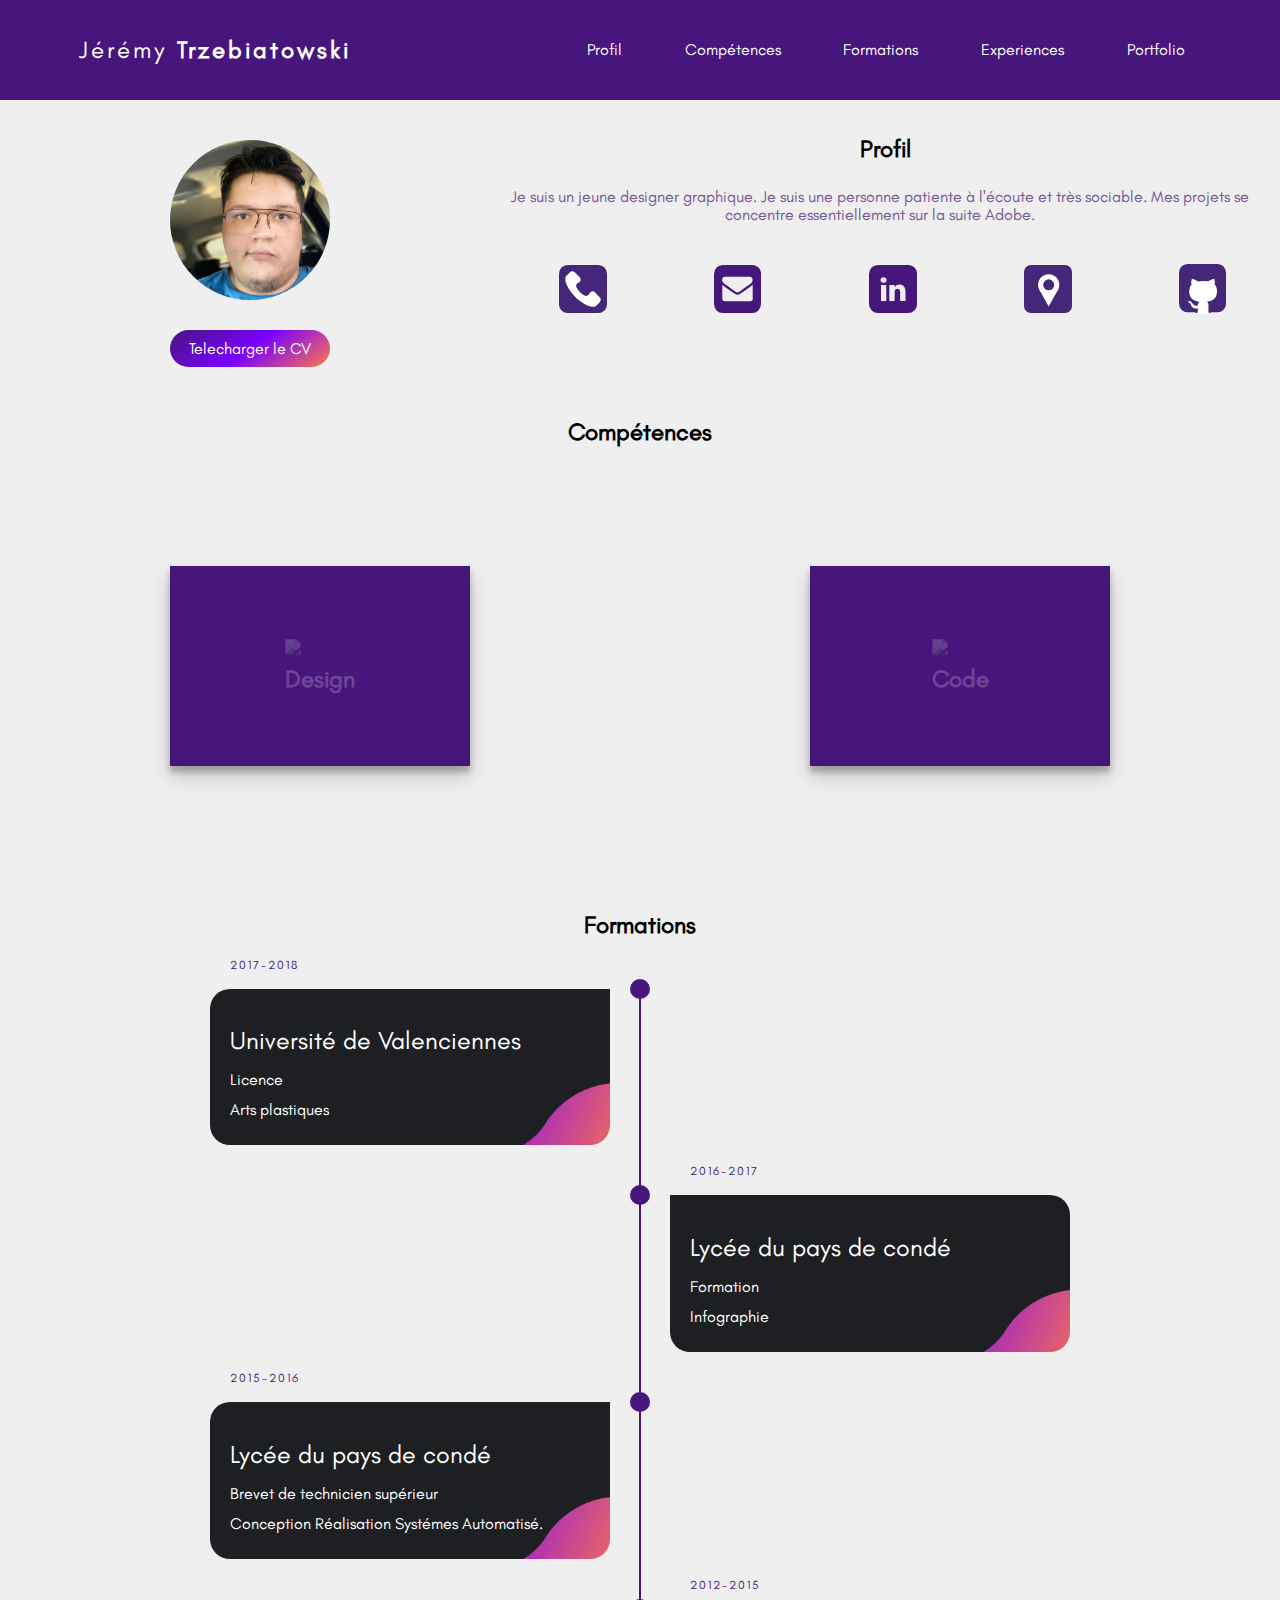
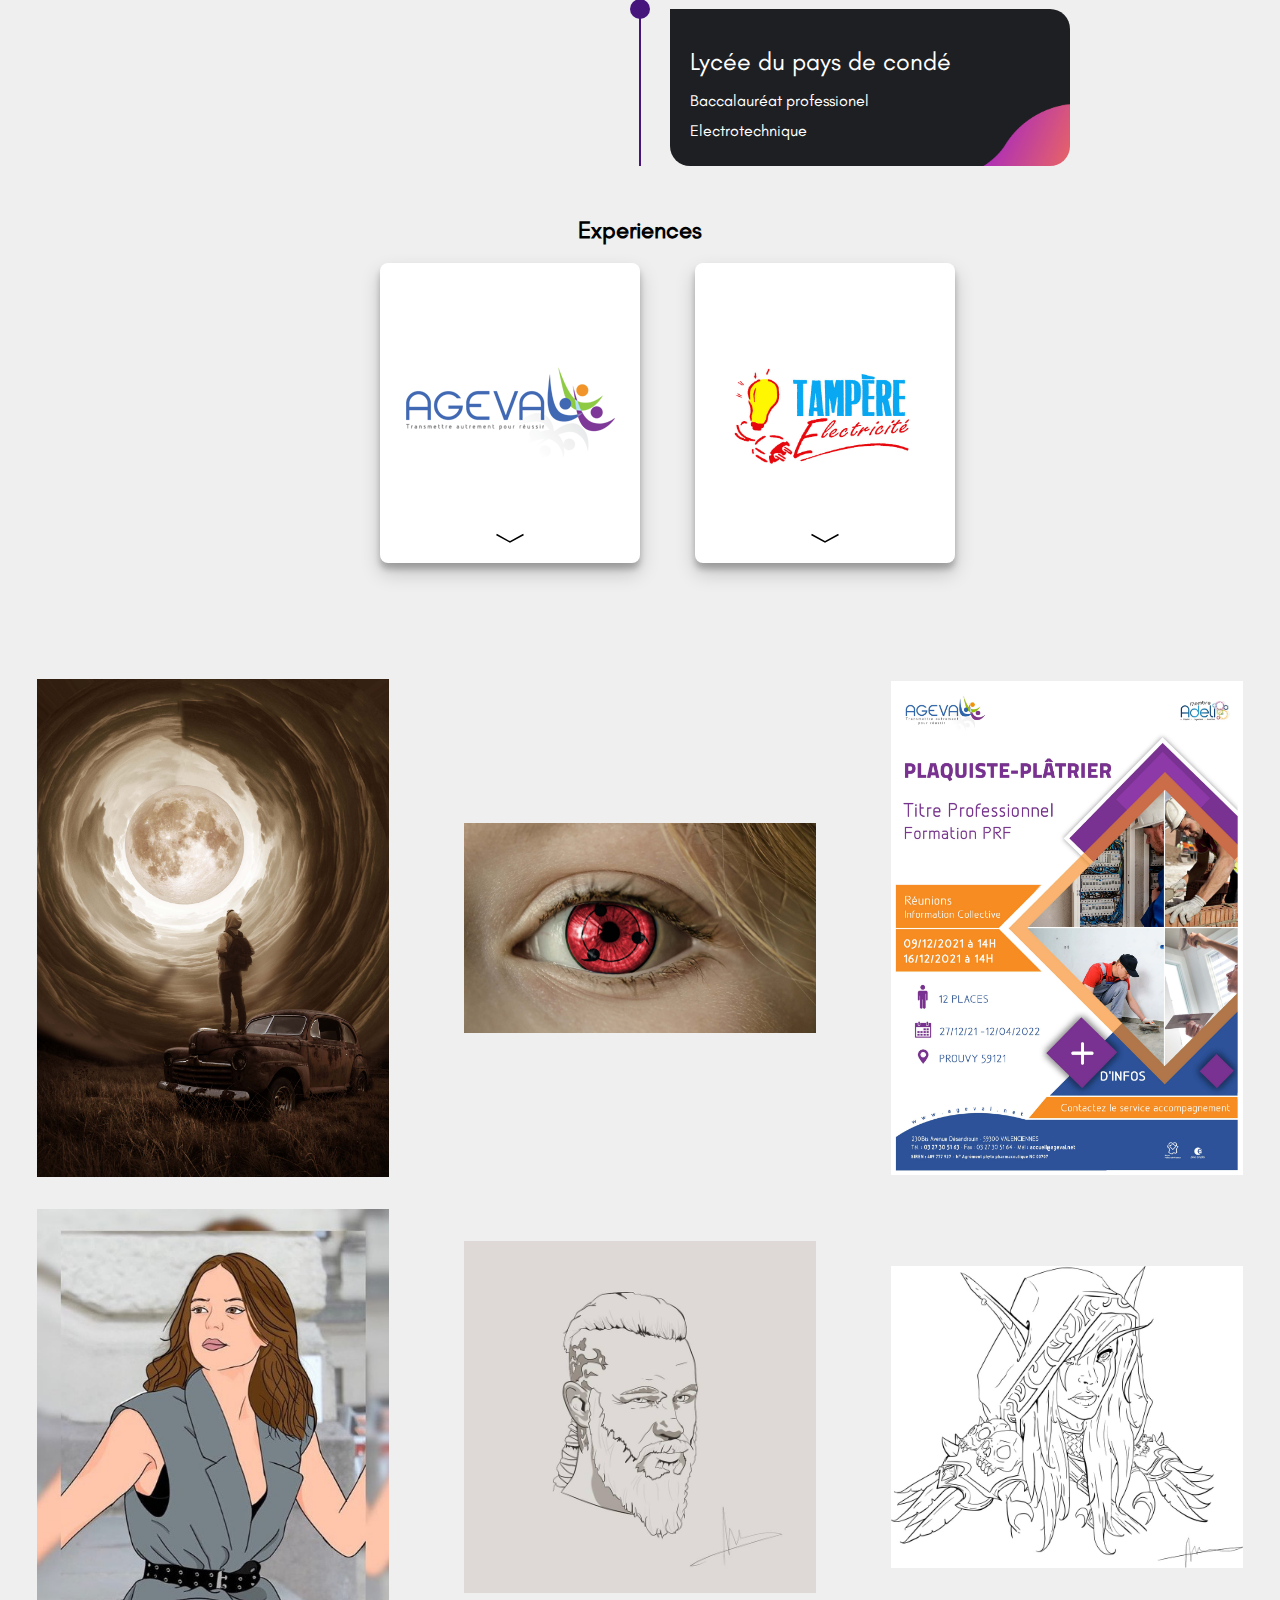
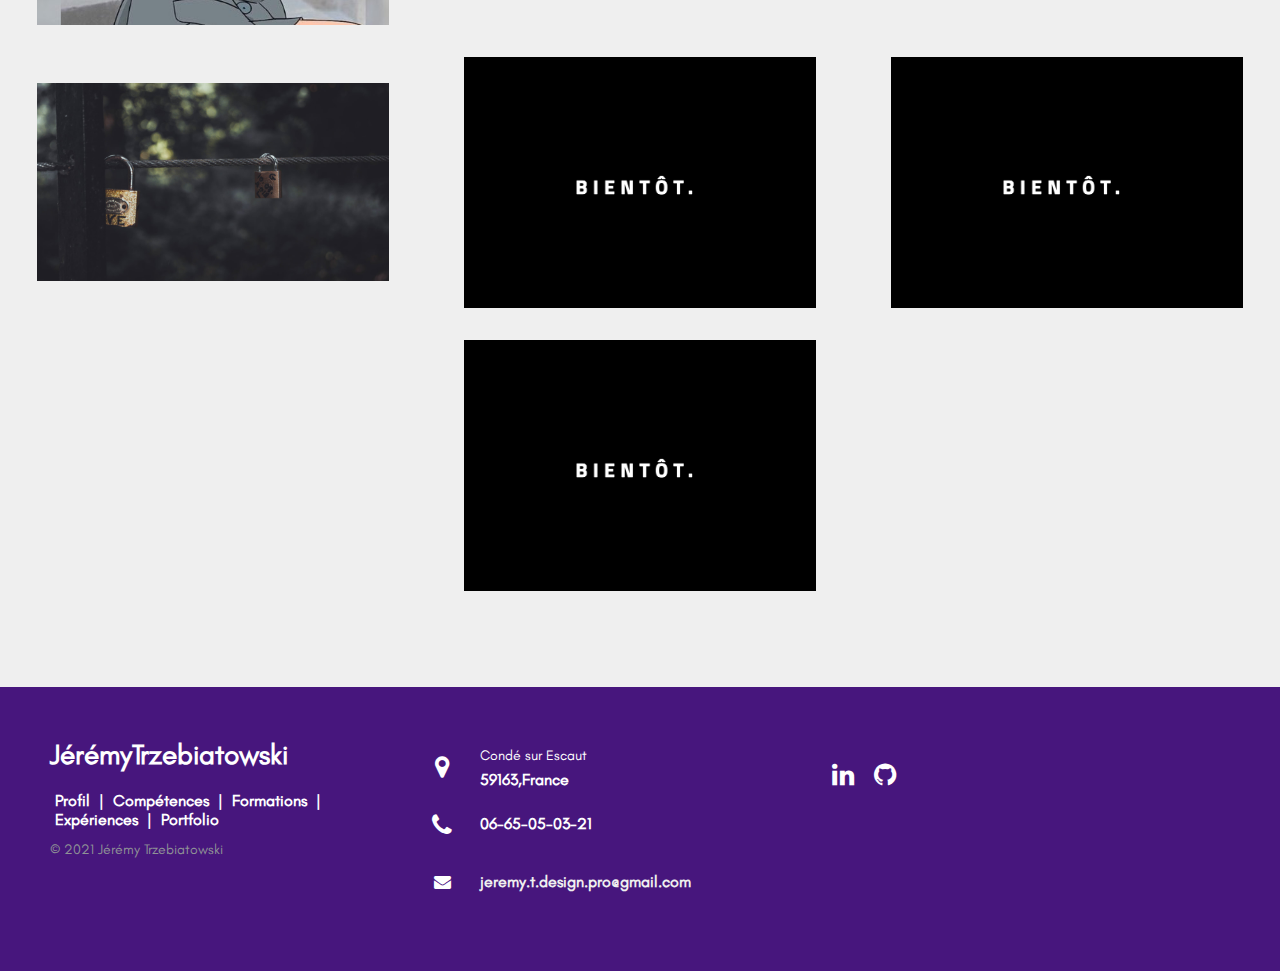
==== commit d19abe0f: "changement apporté" ====
--- a/index.html
+++ b/index.html
@@ -80,7 +80,8 @@
                             <p>Retouche Photo</p>
                             <p>Réalisation d'affiche/flyers.</p>
                             <p>Réalisation de maquette web / brochure.</p>
-                            <p>Création de carte de visite personnalisée.</p>
+                            <p>Création de carte de visite.</p>
+                            <p>Réalisation d'illustration.</p>
                                 <a href="#Portfolio">Portfolio</a>
                         </div>
                     </div>
@@ -188,7 +189,7 @@
             
                 <div class="grid-block">
                     <div class="tile">
-                        <a class="tile-link" href="#">
+                        <a class="tile-link">
                             <img class="tile-img tile-img1"
                                 src="images/portal-moon.jpg"
                                 alt="Création photoshop Portal Moon">
@@ -198,7 +199,7 @@
             
                 <div class="grid-block">
                     <div class="tile">
-                        <a class="tile-link" href="#">
+                        <a class="tile-link">
                             <img class="tile-img tile-img2"
                                 src="images/sharingan-eyes.jpg"
                                 alt="création photoshop sharingan">
@@ -208,7 +209,7 @@
             
                 <div class="grid-block">
                     <div class="tile">
-                        <a class="tile-link" href="#">
+                        <a class="tile-link">
                             <img class="tile-img tile-img3"
                                 src="images/affiche-agevalk.jpg"
                                 alt="images">
@@ -218,7 +219,7 @@
             
                 <div class="grid-block">
                     <div class="tile">
-                        <a class="tile-link" href="#">
+                        <a class="tile-link">
                             <img class="tile-img tile-img4"
                                 src="images/coline_illu.jpg"
                                 alt="images">
@@ -228,7 +229,7 @@
             
                 <div class="grid-block">
                     <div class="tile">
-                        <a class="tile-link" href="#">
+                        <a class="tile-link">
                             <img class="tile-img tile-img5"
                                 src="images/illustration-ragnar.jpg"
                                 alt="images">
@@ -238,7 +239,7 @@
             
                 <div class="grid-block">
                     <div class="tile">
-                        <a class="tile-link" href="#">
+                        <a class="tile-link">
                             <img class="tile-img tile-img6"
                                 src="images/illustration-sylvanas.jpg"
                                 alt="images">
@@ -248,7 +249,7 @@
             
                 <div class="grid-block">
                     <div class="tile">
-                        <a class="tile-link" href="#">
+                        <a class="tile-link">
                             <img class="tile-img tile-img7"
                                 src="images/retouche-photo-cadenas.jpg"
                                 alt="images">
@@ -258,7 +259,7 @@
             
                 <div class="grid-block">
                     <div class="tile">
-                        <a class="tile-link" href="#">
+                        <a class="tile-link">
                             <img class="tile-img tile-img8"
                                 src="images/Gallery.png"
                                 alt="images">
@@ -268,7 +269,7 @@
             
                 <div class="grid-block">
                     <div class="tile">
-                        <a class="tile-link" href="#">
+                        <a class="tile-link">
                             <img class="tile-img tile-img9"
                                 src="images/Gallery.png"
                                 alt="images">
@@ -278,7 +279,7 @@
             
                 <div class="grid-block">
                     <div class="tile">
-                        <a class="tile-link" href="#">
+                        <a class="tile-link">
                             <img class="tile-img tile-img10"
                                 src="images/Gallery.png"
                                 alt="images">
--- a/styles.css
+++ b/styles.css
@@ -13,6 +13,9 @@
   box-sizing: border-box;
   font-family: 'Glacial-Indifference-Regular';
 
+  }
+  html{
+    scroll-behavior: smooth;
   }
   header{
       height: 100px;
@@ -72,7 +75,6 @@
       display: block;
       padding: 1em;
       font-size: 16px;
-      font-weight: bold;
       color: #fff;
       text-decoration: none;
   }
@@ -212,7 +214,7 @@
     align-items: center;
     padding: 20px;
     box-sizing: border-box;
-    box-shadow: 0 5px 20px rgba(0, 0, 0, 0.2);
+    box-shadow: 0 10px 20px rgba(0,0,0,0.19), 0 6px 6px rgba(0,0,0,0.23);
 }
 
 
@@ -1114,7 +1116,7 @@
       align-items: center;
       padding: 20px;
       box-sizing: border-box;
-      box-shadow: 0 20px 50px rgba(0, 0, 0, 0.8);
+      box-shadow: 0 10px 20px rgba(0,0,0,0.19), 0 6px 6px rgba(0,0,0,0.23);
       transform: translateY(-100px);
   }
 
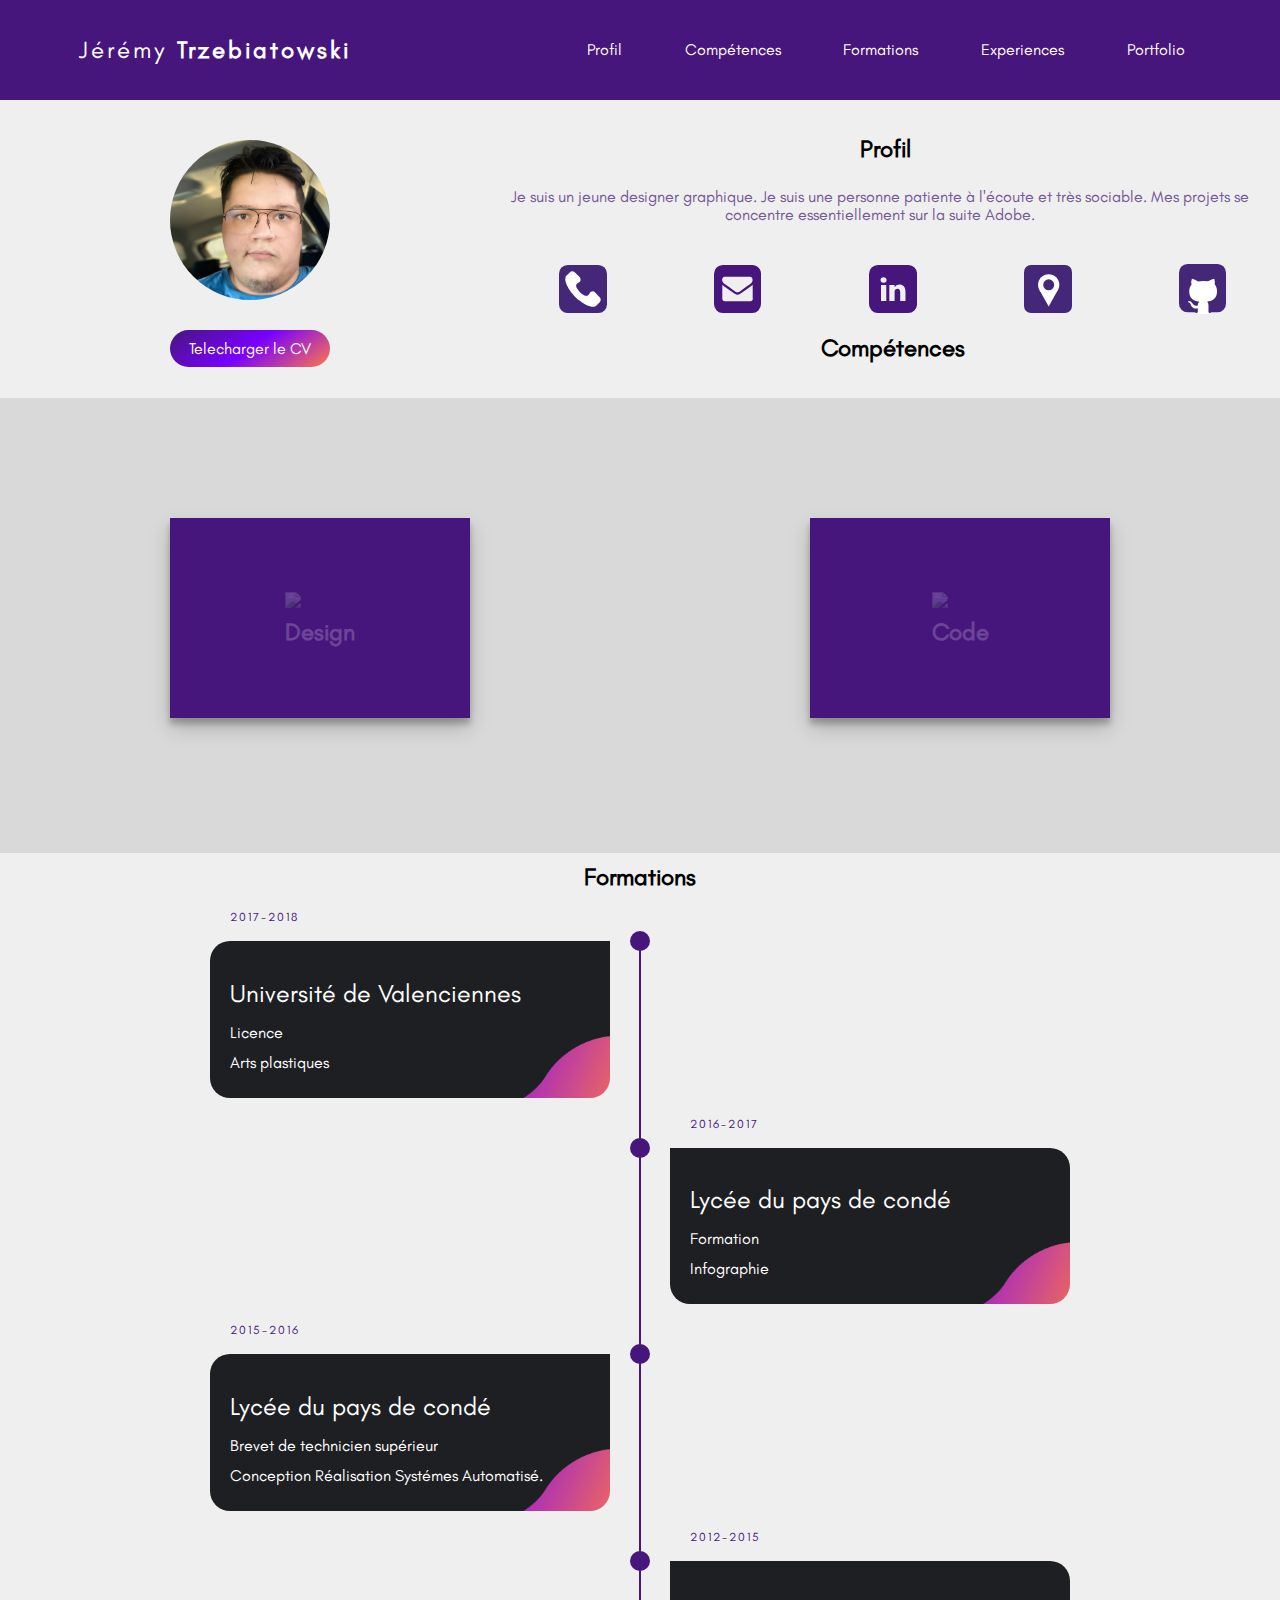
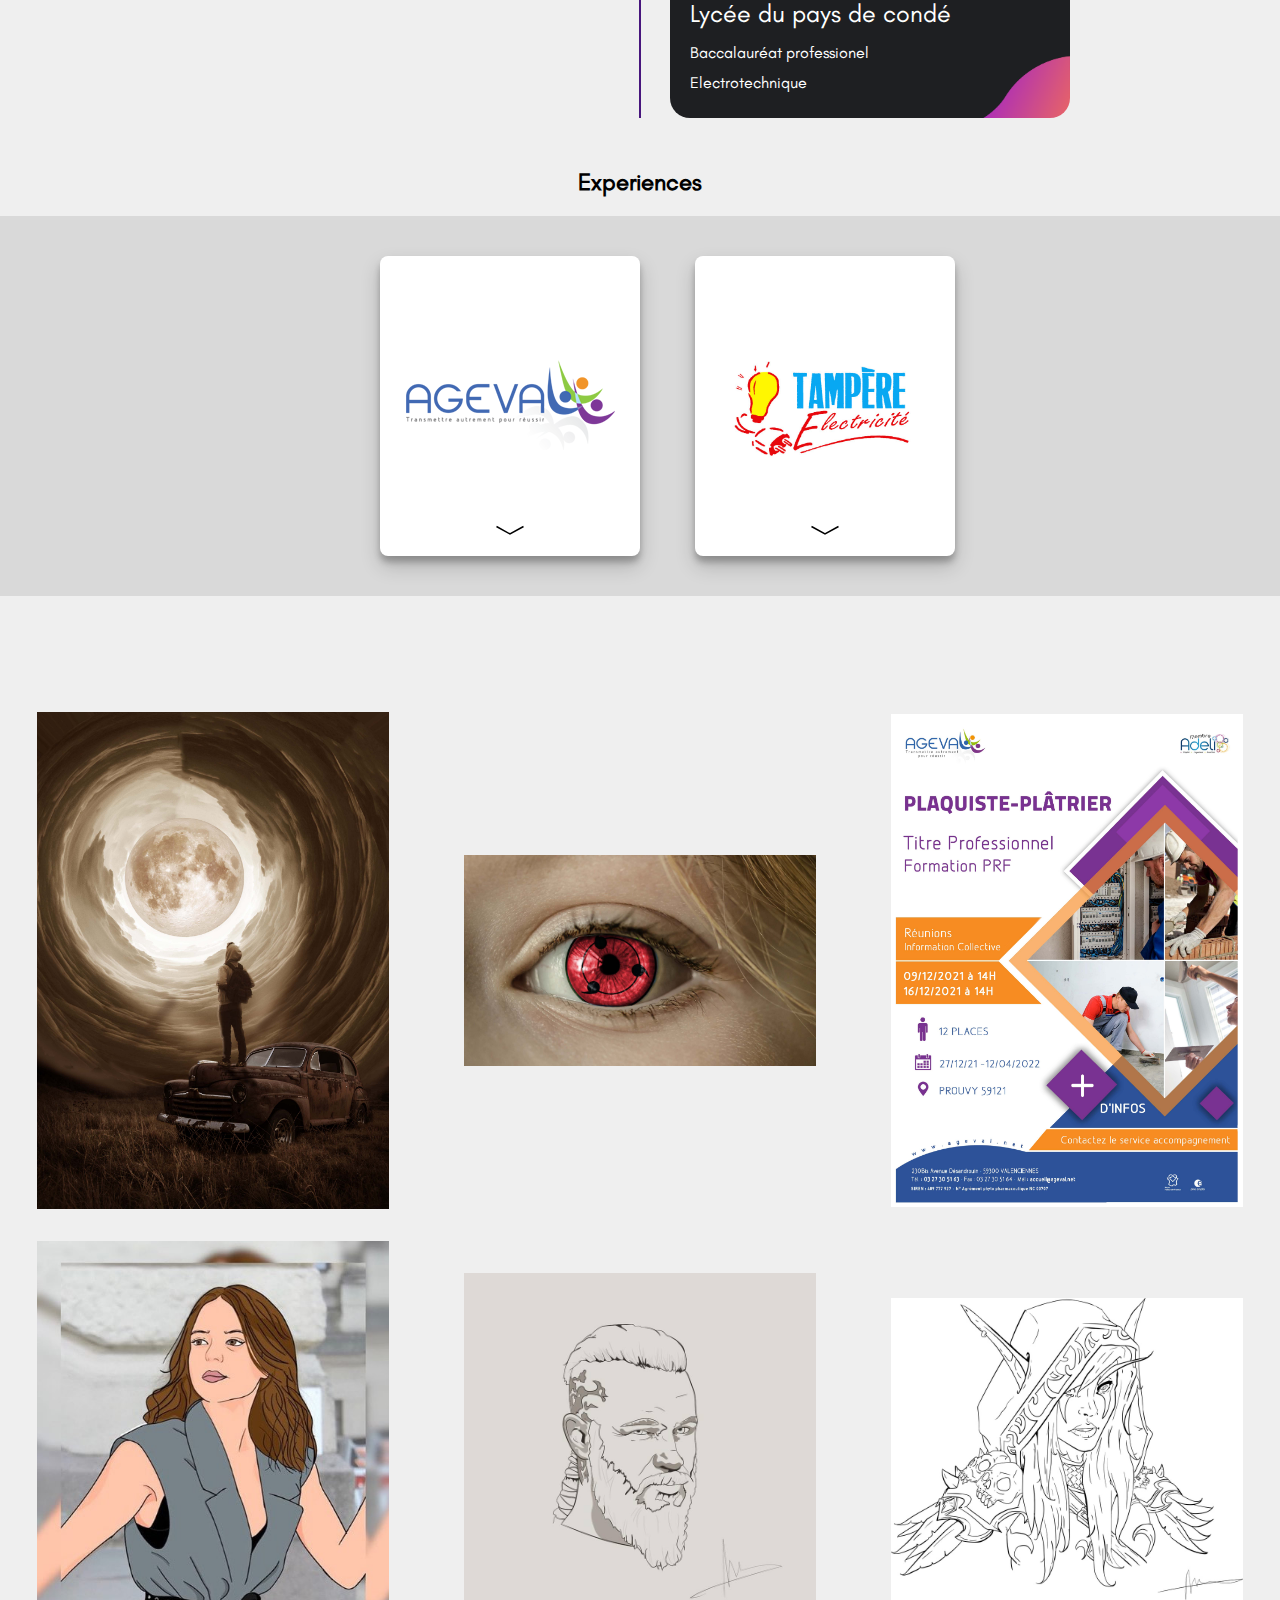
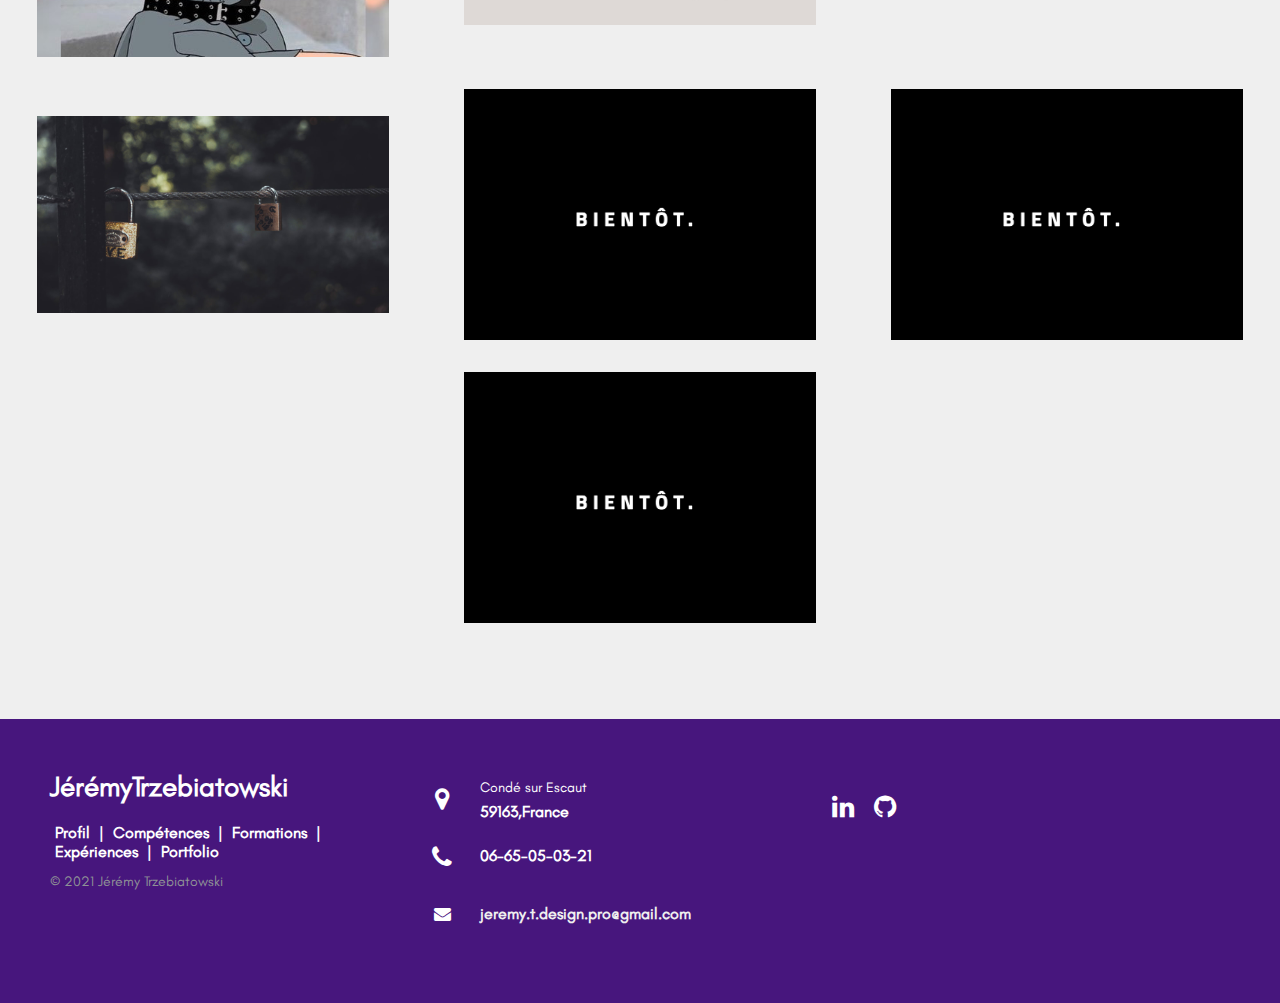
==== commit 444f3153: "Changes" ====
--- a/index.html
+++ b/index.html
@@ -64,8 +64,8 @@
         </section>
         </section>
         <!--Compétences-->
-        <section id="Compétences">
-            <div class="compétitre"><h2>Compétences</h2></div>
+        <div class="compétitre"><h2>Compétences</h2></div>
+        <section id="Compétences" class="separation">
             <div class="container">
                 <div class="card">
                     <div class="face face1">
@@ -95,10 +95,12 @@
                     </div>
                     <div class="face face2">
                         <div class="content">
-                            <p>Création de site Web de A à Z.</p>
+                            <p>Intégration Web</p>
                             <p>Utilisation de git.</p>
                             <p>Réalisation de site web responsive.</p>
                             <p>Réalisaion de CV en ligne.</p>
+                            <br>
+                            <br>
                                 <a href="#Portfolio">Portfolio</a>
                         </div>
                     </div>
@@ -152,7 +154,7 @@
             </div>
         </section>
         <h2 class="exptitre">Experiences</h2>
-        <section id="Experiences">
+        <section id="Experiences" class="separation">
             <div class="cardexp" onclick="this.classList.toggle('ouverture')">
                 <img src="images/logo.png" alt="logoageval" class="label">
                 <div class="text1">
--- a/styles.css
+++ b/styles.css
@@ -164,17 +164,19 @@
     margin: none;
     padding: 0;
     font-family: 'Glacial-Indifference-Regular';
-    max-width: 1280px;
 }
 
 .container{
     display: flex;
     flex-direction: column;
+    padding-top: 20px;
+    max-width: 1280px;
     /* text-align: center; */
 }
 .compétitre h2{
     text-align: center;
-    padding: 20px;
+    padding-bottom: 20px; 
+    margin-top: 20px;
 }
 
 .container .card{
@@ -231,6 +233,9 @@
     color: #333;
     padding: 5px;
     border: 1px solid #333;
+    padding: 5px 26px;
+    position: relative;
+    left: 65px;
 }
 
 .card{
@@ -298,6 +303,7 @@
   flex-direction: column;
   justify-content: center;
   margin: 0;
+  padding: 40px;
 }
  
 .cardexp {
@@ -393,10 +399,10 @@
 .grid {
   width: 100%;
   max-width: 1280px;
-  margin-left: auto;
+  margin-left: 15px;
   margin-right: auto;
   margin-top: 100px;
-
+  align-self: center;
   display: flex;
   -webkit-box-orient: horizontal;
   -webkit-box-direction: normal;
@@ -663,9 +669,9 @@
 	margin-right: 3px;
 	margin-bottom: 5px;
 }
-
-/* Here is the code for Responsive Footer */
-/* You can remove below code if you don't want Footer to be responsive */
+.separation{
+  background-color: #d9d9d9;
+}
 
 
 /*Responsive mobile*/
@@ -1135,8 +1141,10 @@
       text-decoration: none;
       font-weight: 900;
       color: #47167d;
-      padding: 5px;
       border: 1px solid #333;
+      padding: 5px 26px;
+      position: relative;
+      left: 65px;
   }
 
   .container .card .face.face2 .content a:hover{
@@ -1167,4 +1175,7 @@
     .Photo{
       padding-right: 155px;
     }
+    .grid{
+      margin-left: auto;
+    }
 }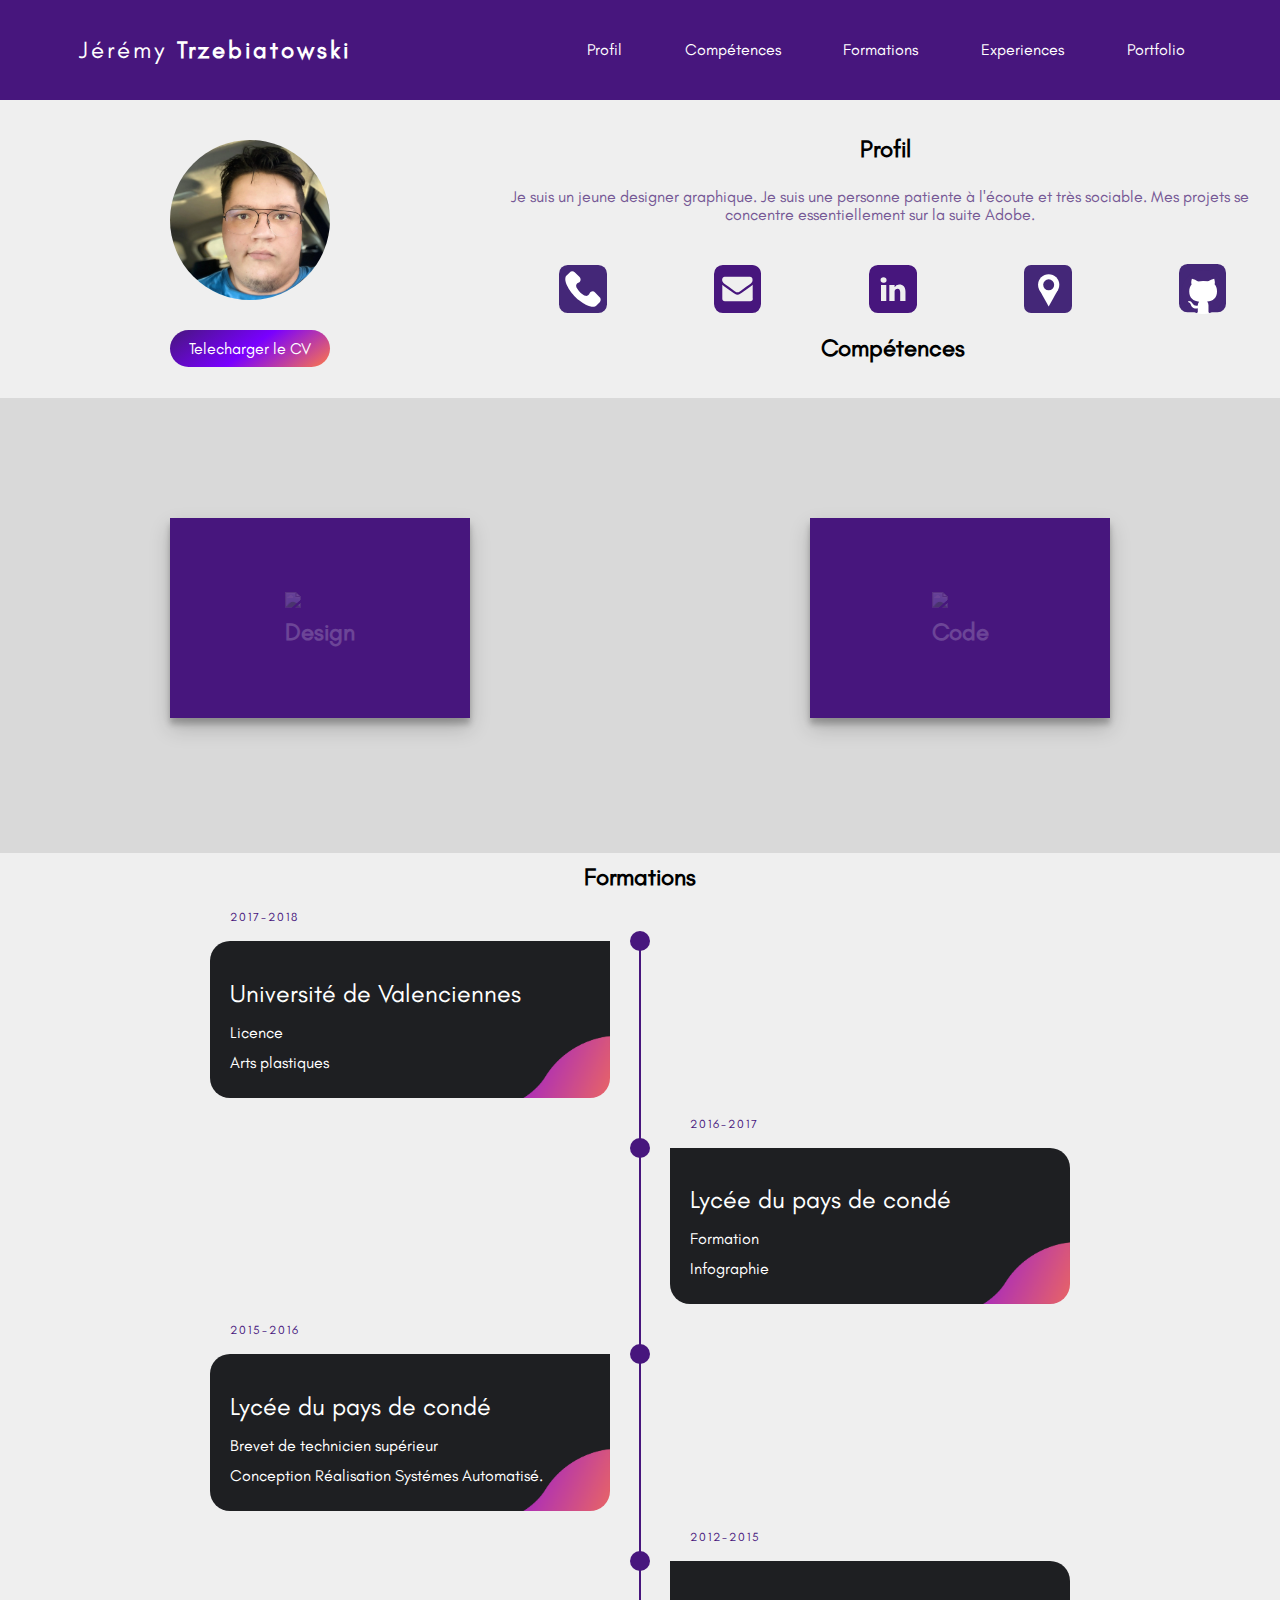
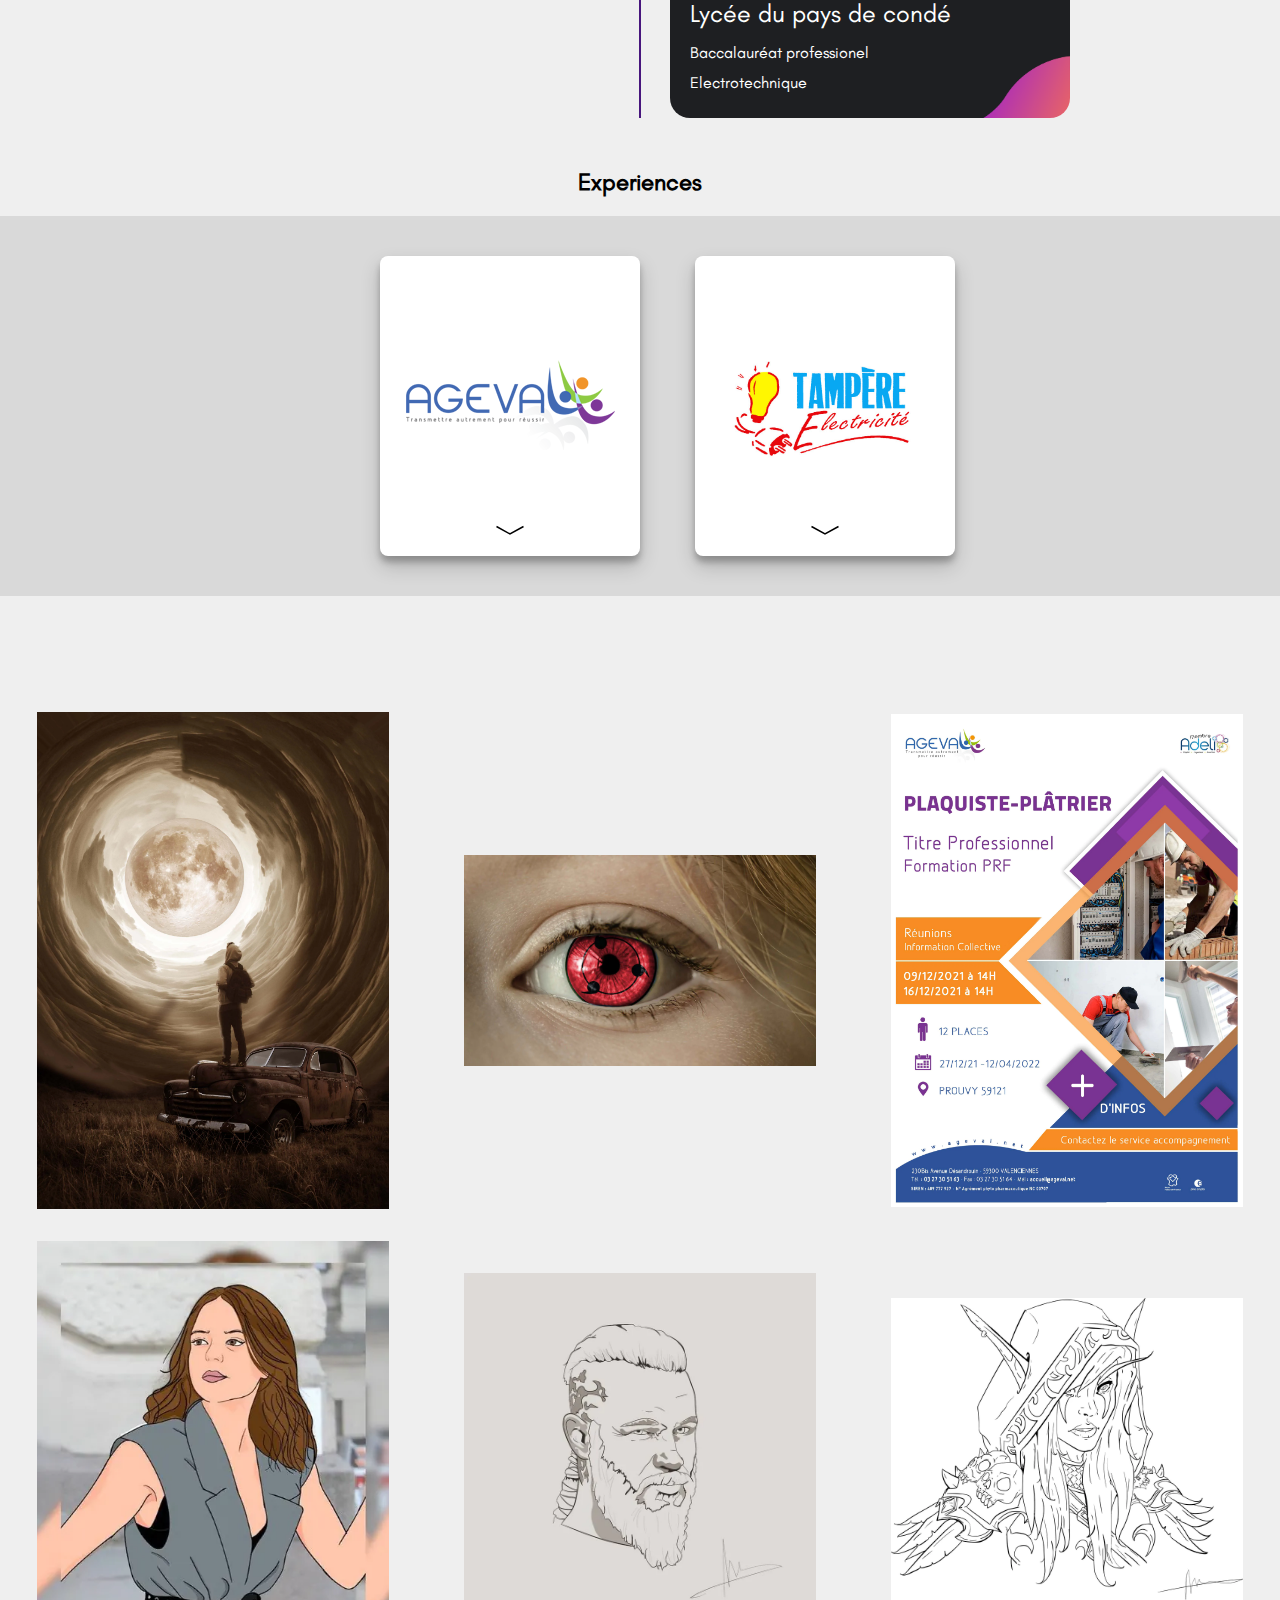
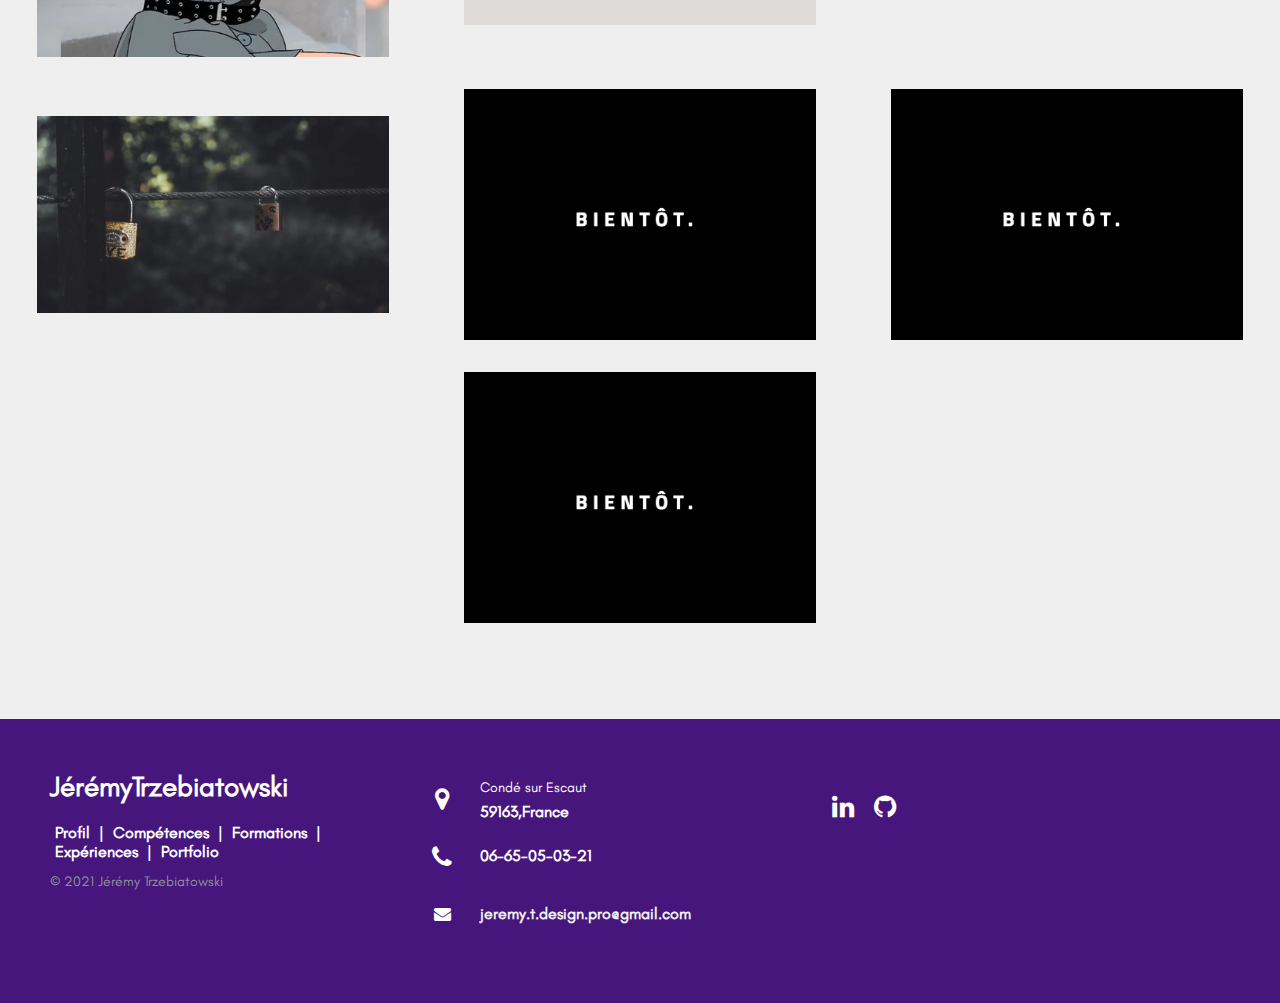
==== commit b968b555: "Add Favicon + webp" ====
--- a/index.html
+++ b/index.html
@@ -7,6 +7,9 @@
     <link rel="stylesheet" href="normalize.css">
     <link rel="stylesheet" href="styles.css">
     <link rel="stylesheet" href="http://maxcdn.bootstrapcdn.com/font-awesome/4.2.0/css/font-awesome.min.css">
+    <link rel="apple-touch-icon" sizes="180x180" href="images/apple-touch-icon.png">
+    <link rel="icon" type="image/png" sizes="32x32" href="images/favicon-32x32.png">
+    <link rel="icon" type="image/png" sizes="16x16" href="images/favicon-16x16.png">
     <link href="http://fonts.googleapis.com/css?family=Cookie" rel="stylesheet" type="text/css">
     <title>CV JEREMY TRZEBIATOWSKI</title>
 </head>
@@ -37,7 +40,7 @@
         <section id="Profil">
             <!--Photo de profil-->
             <div class="Photo">
-                <img src="images/moi.jpg" alt="Photo de profil">
+                <img src="images/Webp/moi.webp" alt="Photo de profil">
             <!--Button de cv-->
                 <div class="button">
                     <a href="cv-jeremy-2021.pdf" target="_blank">Telecharger le CV</a>
@@ -193,7 +196,7 @@
                     <div class="tile">
                         <a class="tile-link">
                             <img class="tile-img tile-img1"
-                                src="images/portal-moon.jpg"
+                                src="images/Webp/portal-moon.webp"
                                 alt="Création photoshop Portal Moon">
                         </a>
                     </div>
@@ -203,7 +206,7 @@
                     <div class="tile">
                         <a class="tile-link">
                             <img class="tile-img tile-img2"
-                                src="images/sharingan-eyes.jpg"
+                                src="images/Webp/sharingan-eyes.webp"
                                 alt="création photoshop sharingan">
                         </a>
                     </div>
@@ -213,7 +216,7 @@
                     <div class="tile">
                         <a class="tile-link">
                             <img class="tile-img tile-img3"
-                                src="images/affiche-agevalk.jpg"
+                                src="images/Webp/affiche-agevalk.webp"
                                 alt="images">
                         </a>
                     </div>
@@ -223,7 +226,7 @@
                     <div class="tile">
                         <a class="tile-link">
                             <img class="tile-img tile-img4"
-                                src="images/coline_illu.jpg"
+                                src="images/Webp/coline_illu.webp"
                                 alt="images">
                         </a>
                     </div>
@@ -233,7 +236,7 @@
                     <div class="tile">
                         <a class="tile-link">
                             <img class="tile-img tile-img5"
-                                src="images/illustration-ragnar.jpg"
+                                src="images/Webp/illustration-ragnar.webp"
                                 alt="images">
                         </a>
                     </div>
@@ -243,7 +246,7 @@
                     <div class="tile">
                         <a class="tile-link">
                             <img class="tile-img tile-img6"
-                                src="images/illustration-sylvanas.jpg"
+                                src="images/Webp/illustration-sylvanas.webp"
                                 alt="images">
                         </a>
                     </div>
@@ -253,7 +256,7 @@
                     <div class="tile">
                         <a class="tile-link">
                             <img class="tile-img tile-img7"
-                                src="images/retouche-photo-cadenas.jpg"
+                                src="images/Webp/retouche-photo-cadenas.webp"
                                 alt="images">
                         </a>
                     </div>
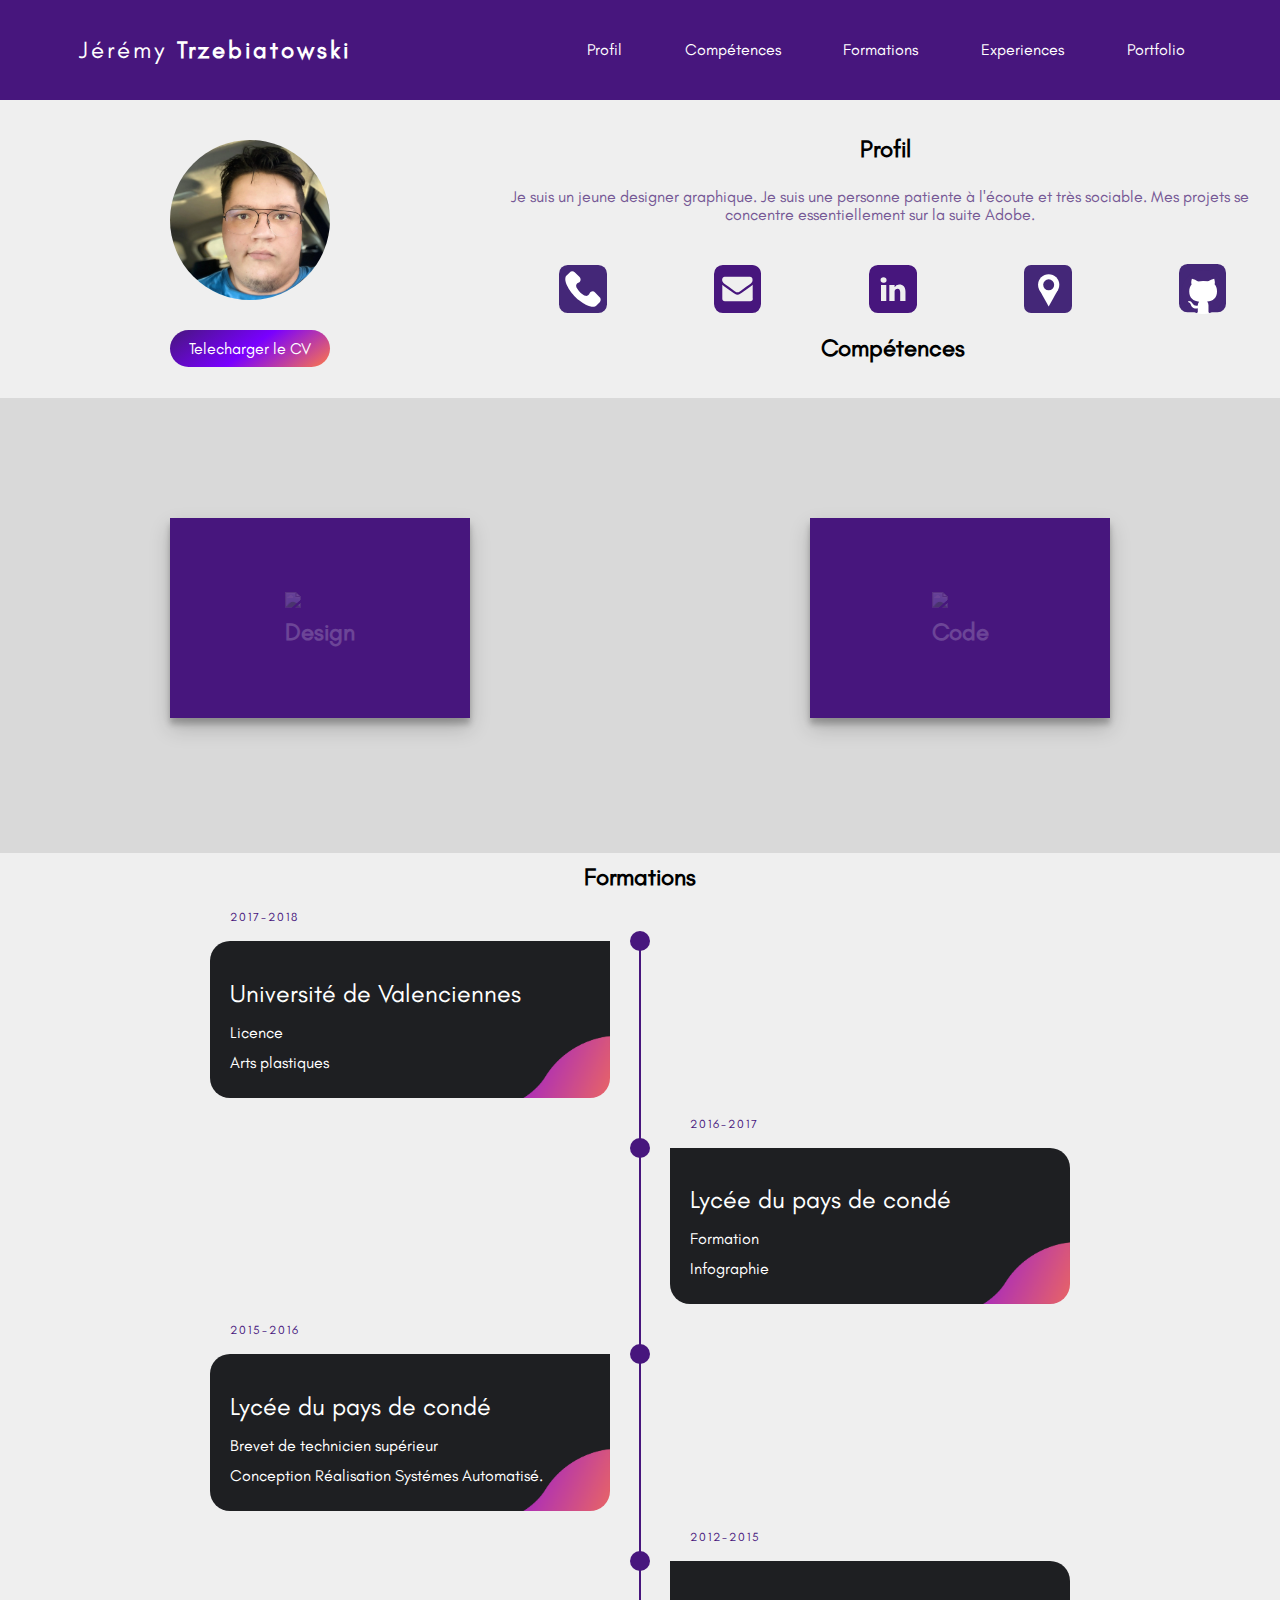
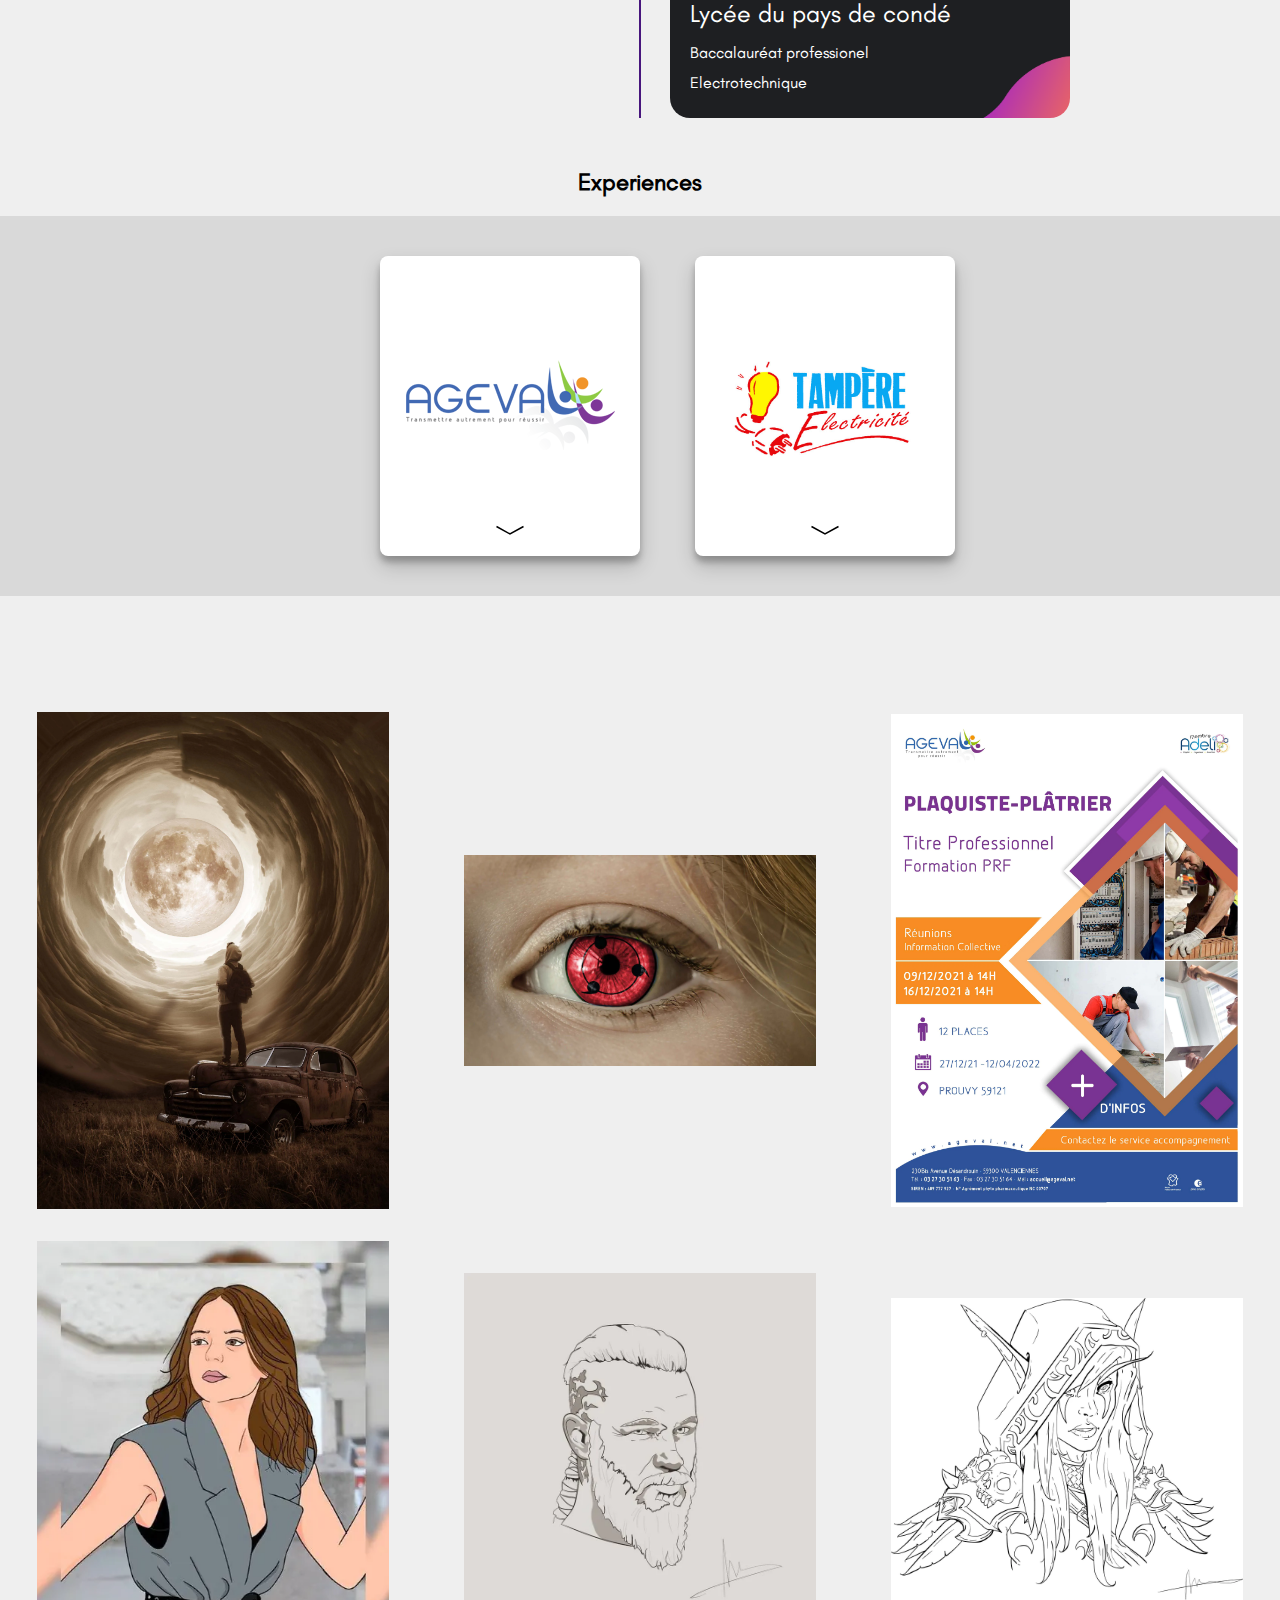
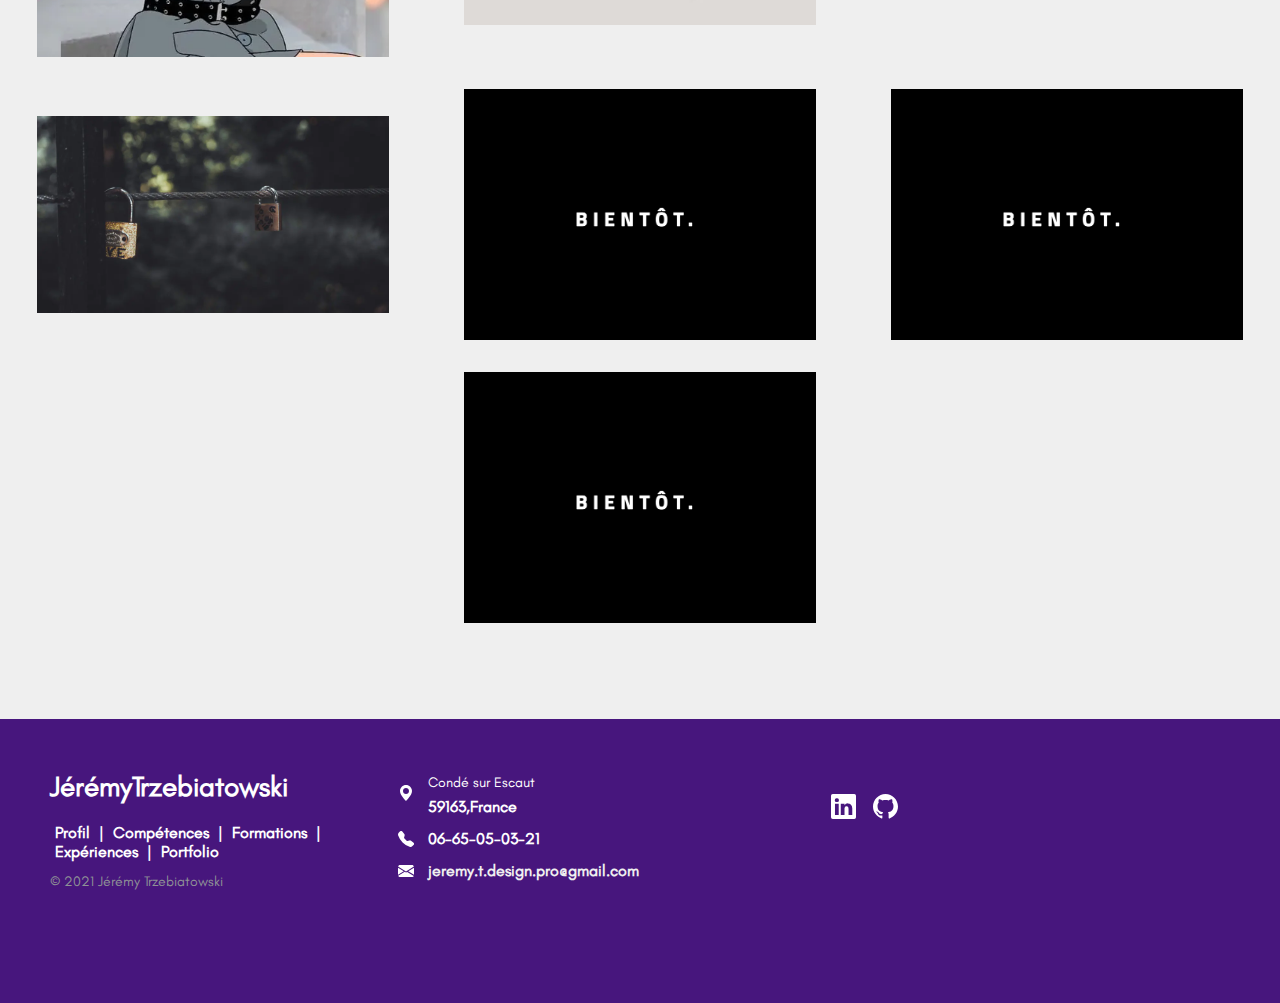
==== commit de52ed23: "add icon footer" ====
--- a/index.html
+++ b/index.html
@@ -11,6 +11,7 @@
     <link rel="icon" type="image/png" sizes="32x32" href="images/favicon-32x32.png">
     <link rel="icon" type="image/png" sizes="16x16" href="images/favicon-16x16.png">
     <link href="http://fonts.googleapis.com/css?family=Cookie" rel="stylesheet" type="text/css">
+    
     <title>CV JEREMY TRZEBIATOWSKI</title>
 </head>
 <body>
@@ -318,24 +319,24 @@
         
             <div class="footer-center">
                 <div>
-                    <i class="fa fa-map-marker"></i>
+                    <img class="iconefoot" src="images/geo-alt-fill.svg" alt="image localisation">
                     <p><span>Condé sur Escaut</span>
                     59163,France</p>
                 </div>
         
                 <div>
-                    <i class="fa fa-phone"></i>
+                    <img class="iconefoot"  src="images/telephone-fill.svg" alt="logo telephone">
                     <p>06-65-05-03-21</p>
                 </div>
                 <div>
-                    <i class="fa fa-envelope"></i>
+                    <img class="iconefoot"  src="images/envelope-fill.svg" alt="logo enveloppe">
                     <p><a href="mailto:jeremy.t.design.pro@gmail.com">jeremy.t.design.pro@gmail.com</a></p>
                 </div>
             </div>
             <div class="footer-right">
                 <div class="footer-icons">
-                    <a href="https://www.linkedin.com/in/j%C3%A9r%C3%A9my-trzebiatowski/" target="_blank"><i class="fa fa-linkedin"></i></a>
-                    <a href="https://github.com/JeremyT59" target="_blank"><i class="fa fa-github"></i></a>
+                    <a href="https://www.linkedin.com/in/j%C3%A9r%C3%A9my-trzebiatowski/" target="_blank"><img class="iconefoot-2" src="images/linkedin-footer.svg" alt="logo linkedin"></a>
+                    <a href="https://github.com/JeremyT59" target="_blank"><img class="iconefoot-2" class="iconefoot"  src="images/github.svg" alt="logo git"></i></a>
                 </div>
             </div>
         </div>
--- a/styles.css
+++ b/styles.css
@@ -589,17 +589,26 @@
 	width: 35%;
 }
 
-
+.iconefoot{
+  width: 16px;
+  padding: 5px 0;
+  position: relative;
+  top: 10px;
+  right: 10px;
+}
+.iconefoot-2{
+  padding: 0px 5px;
+}
 .footer-distributed .footer-center i{
-	color: #ffffff;
-	font-size: 25px;
-	width: 38px;
-	height: 38px;
-	border-radius: 50%;
-	text-align: center;
-	line-height: 42px;
-	margin: 10px 15px;
-	vertical-align: middle;
+	  color: #ffffff;
+    font-size: 25px;
+    width: 38px;
+    height: 38px;
+    border-radius: 50%;
+    text-align: center;
+    line-height: 42px;
+    margin: 10px 15px;
+    vertical-align: middle;
 }
 
 .footer-distributed .footer-center i.fa-envelope{
@@ -815,6 +824,7 @@
 
 	.footer-distributed .footer-center i{
 		margin-left: 0;
+    color: white;
 	}
   footer{
     height: 505px;
@@ -963,9 +973,10 @@
 		text-align: center;
 	}
 
-	.footer-distributed .footer-center i{
-		margin-left: 0;
-	}
+	
+	.iconefoot{
+    width: 16px;
+  }
   .footer-links{
     display: none;
   }
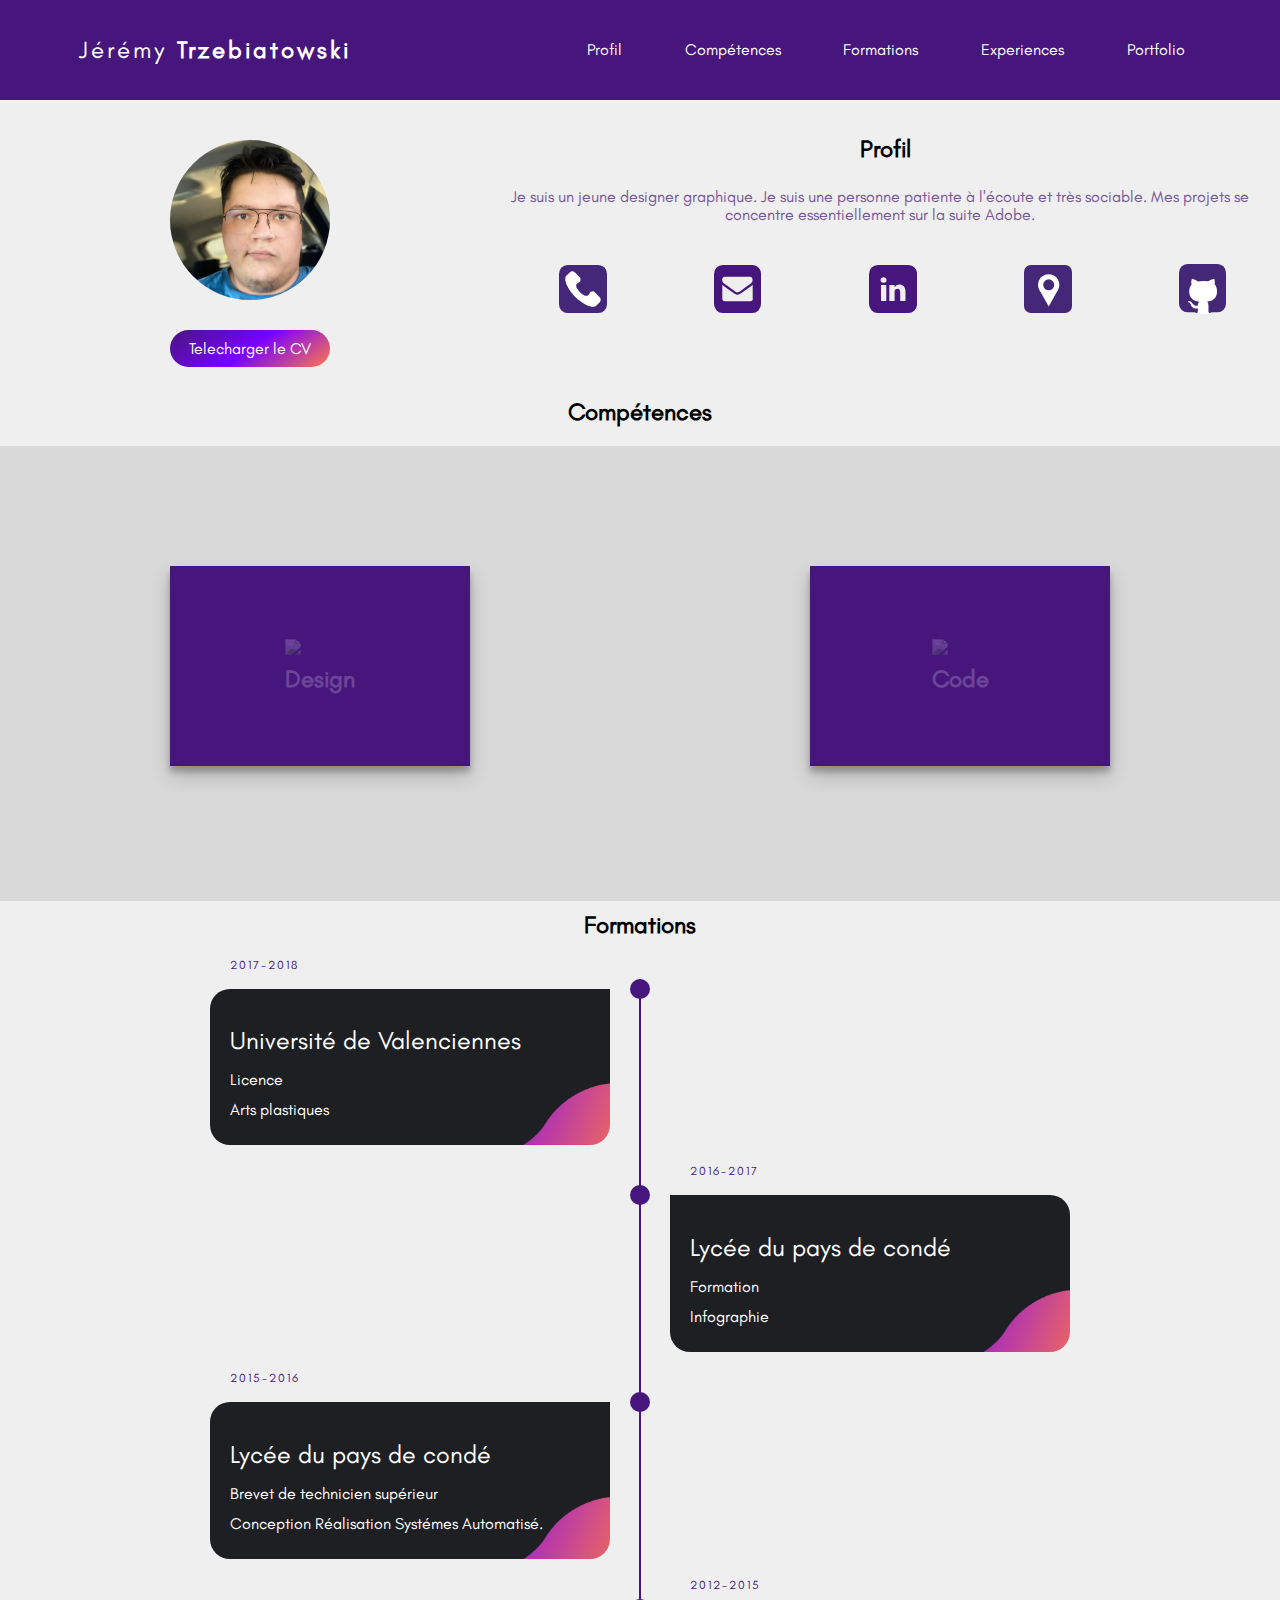
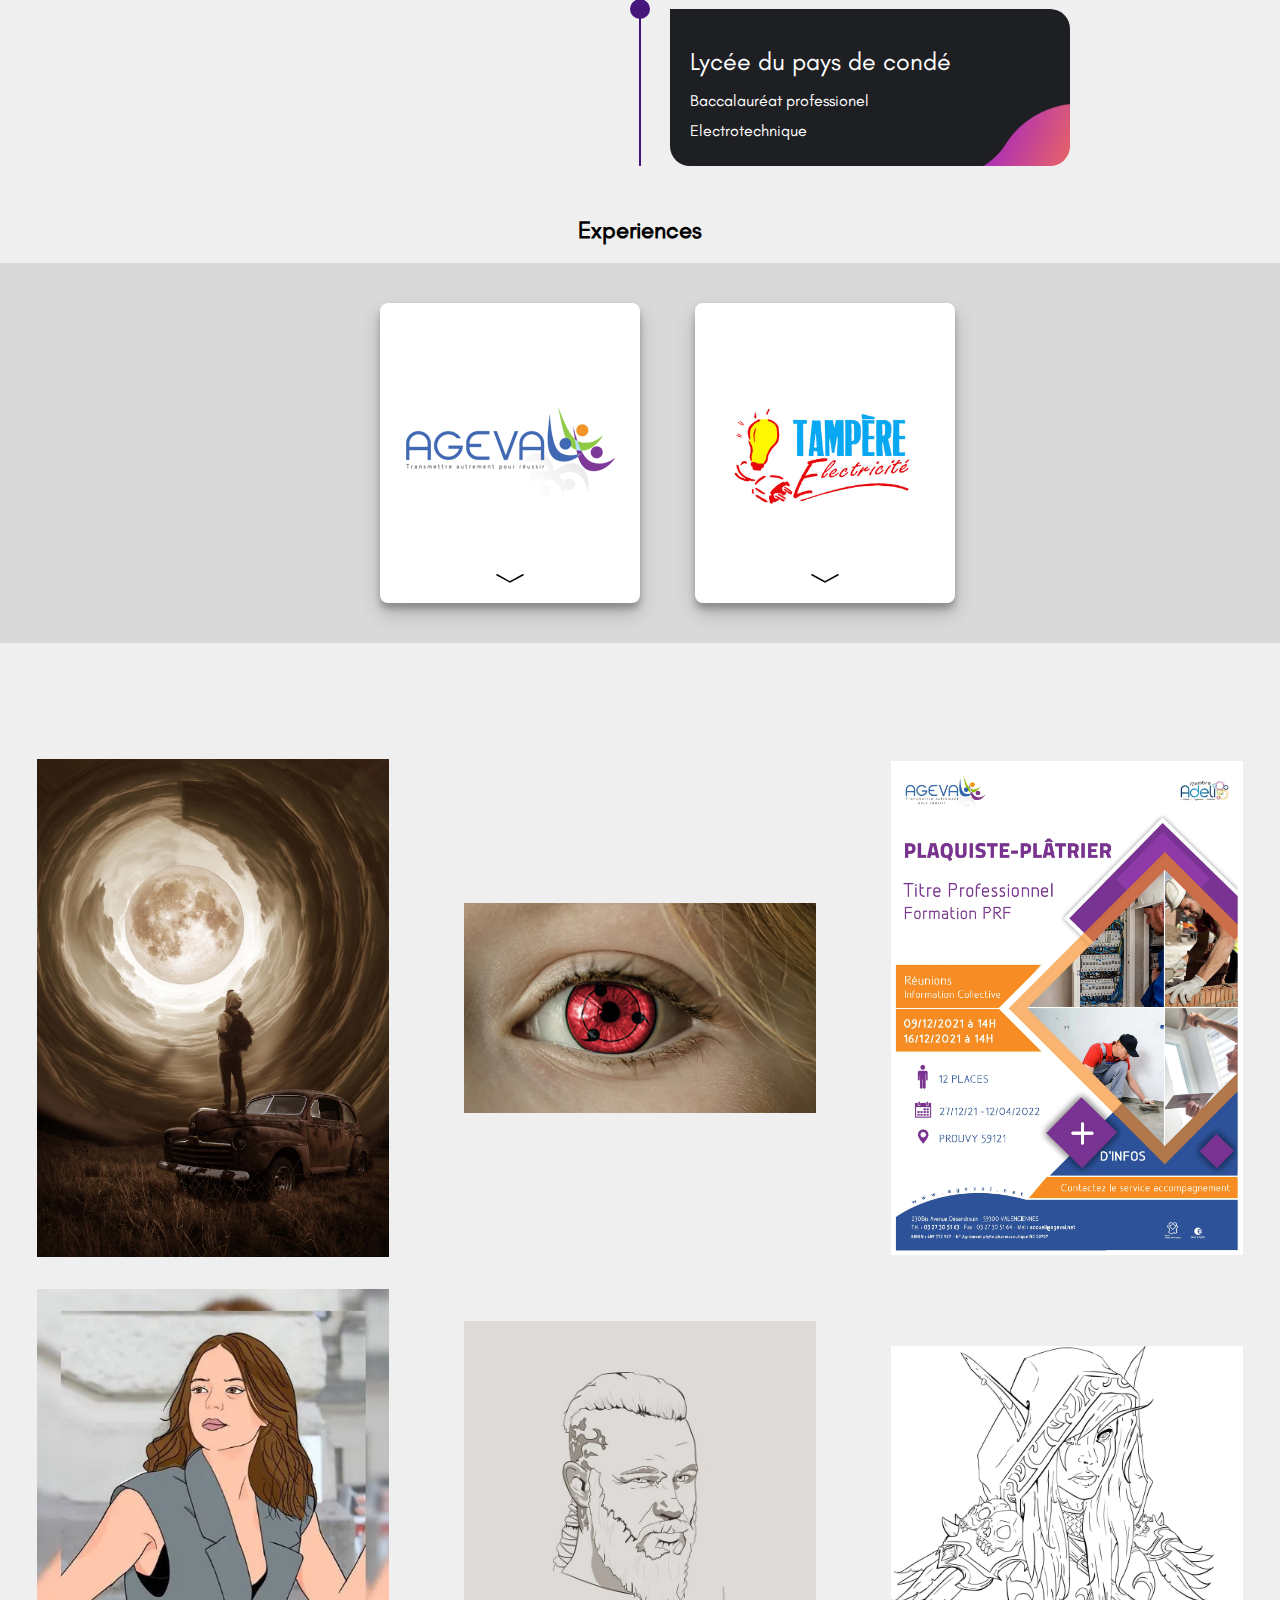
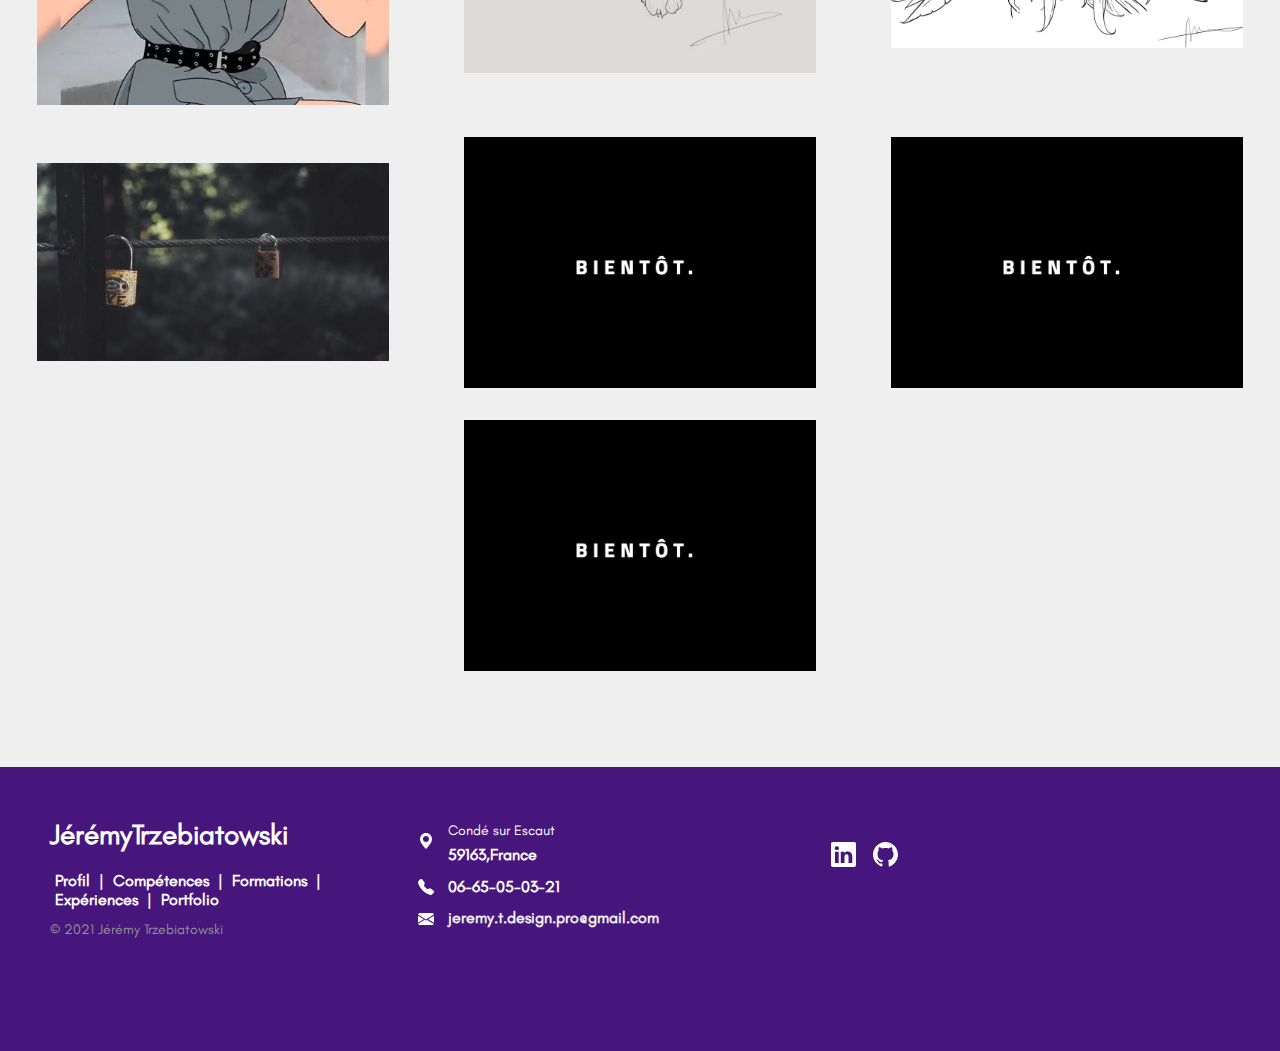
==== commit e802f7a5: "Changes" ====
--- a/index.html
+++ b/index.html
@@ -6,7 +6,6 @@
     <meta name="keywords" content="footer, address, phone, icons" />
     <link rel="stylesheet" href="normalize.css">
     <link rel="stylesheet" href="styles.css">
-    <link rel="stylesheet" href="http://maxcdn.bootstrapcdn.com/font-awesome/4.2.0/css/font-awesome.min.css">
     <link rel="apple-touch-icon" sizes="180x180" href="images/apple-touch-icon.png">
     <link rel="icon" type="image/png" sizes="32x32" href="images/favicon-32x32.png">
     <link rel="icon" type="image/png" sizes="16x16" href="images/favicon-16x16.png">
--- a/styles.css
+++ b/styles.css
@@ -177,6 +177,7 @@
     text-align: center;
     padding-bottom: 20px; 
     margin-top: 20px;
+    clear: both;
 }
 
 .container .card{
@@ -1189,4 +1190,7 @@
     .grid{
       margin-left: auto;
     }
+    .footer-center{
+      padding-left: 20px;
+    }
 }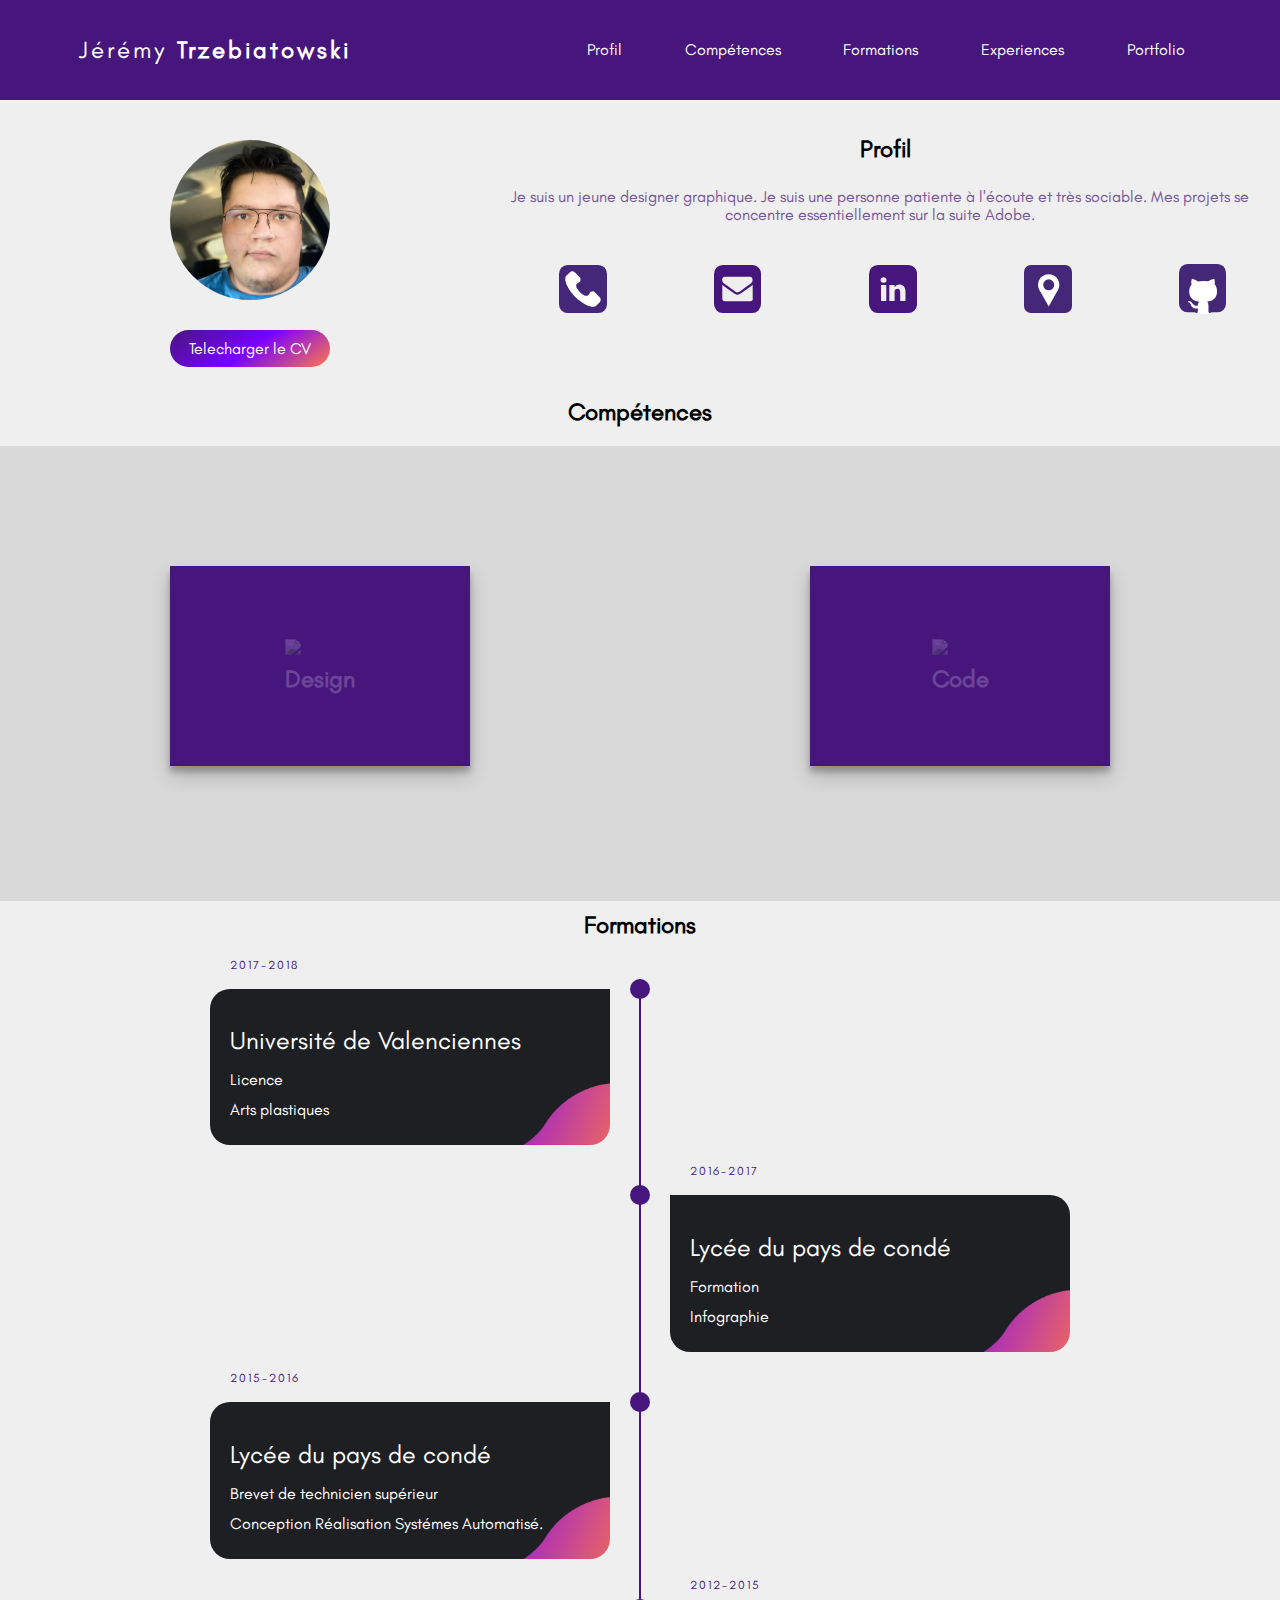
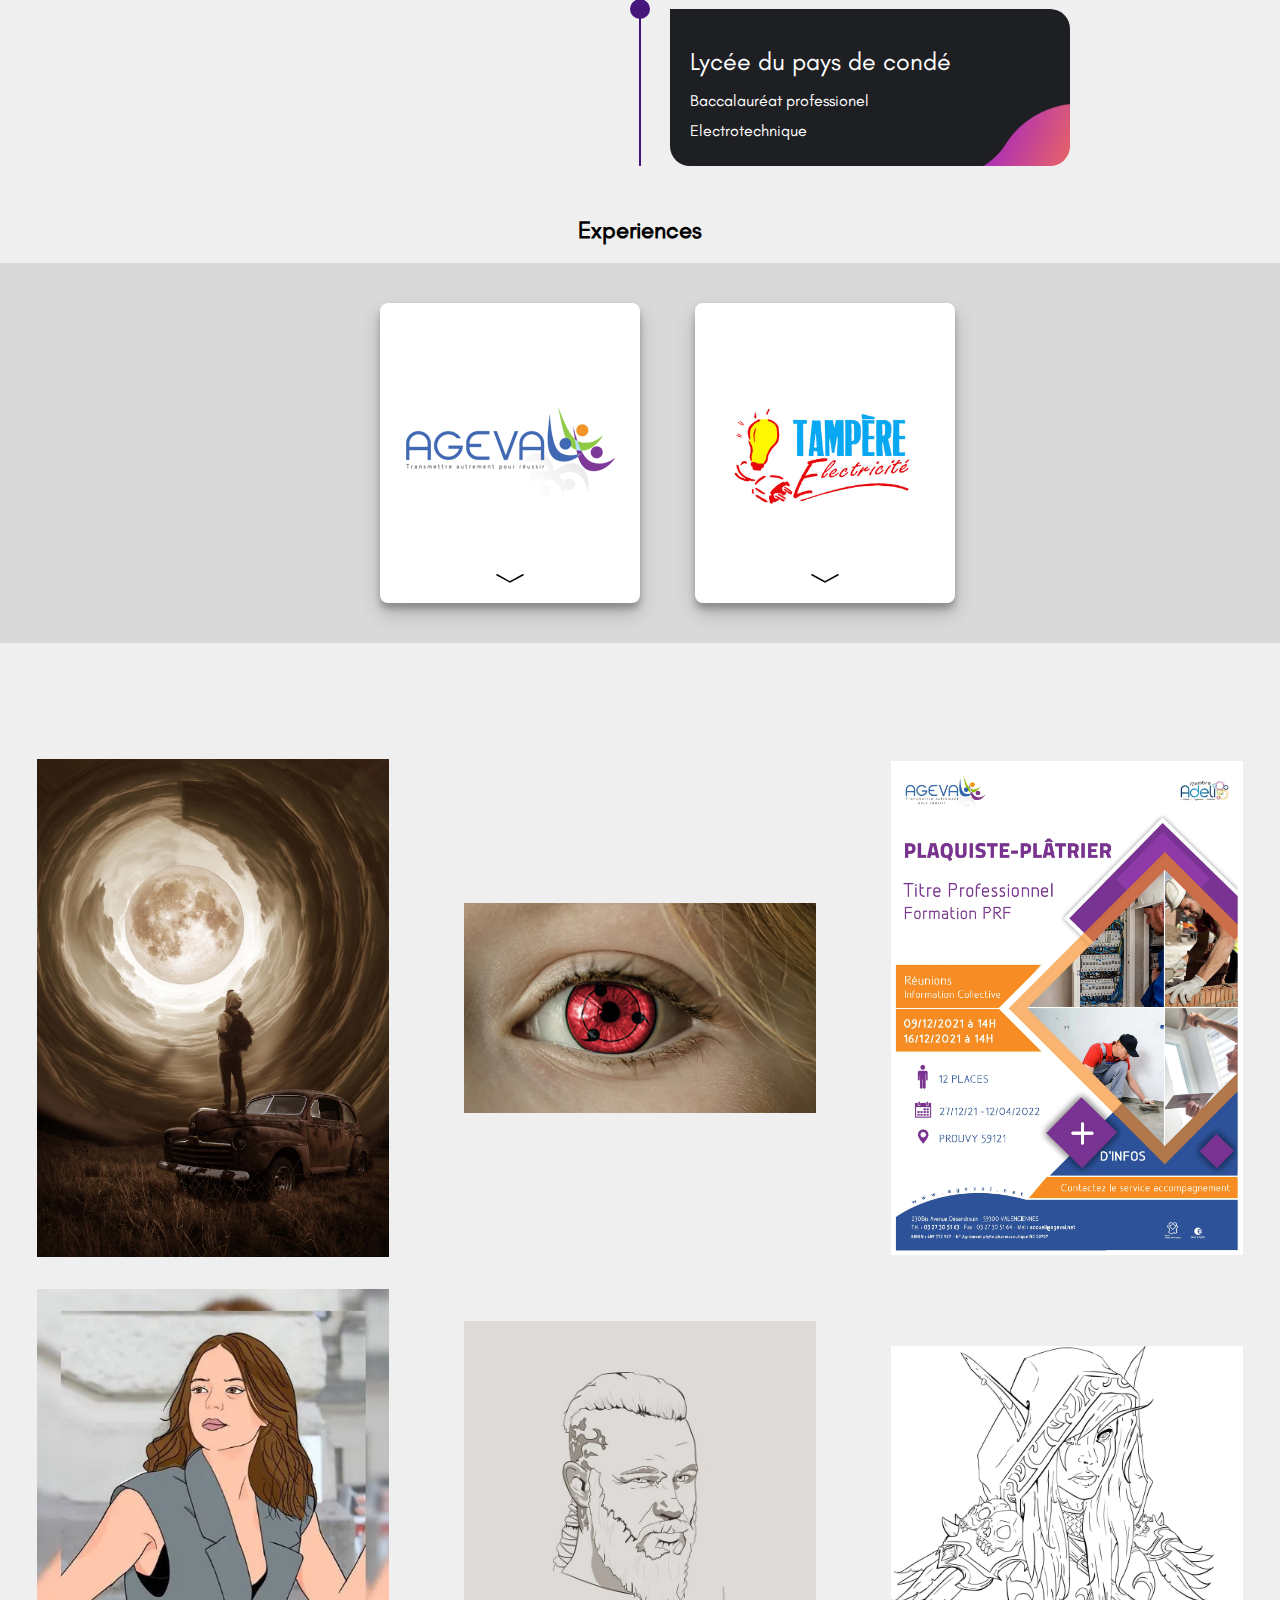
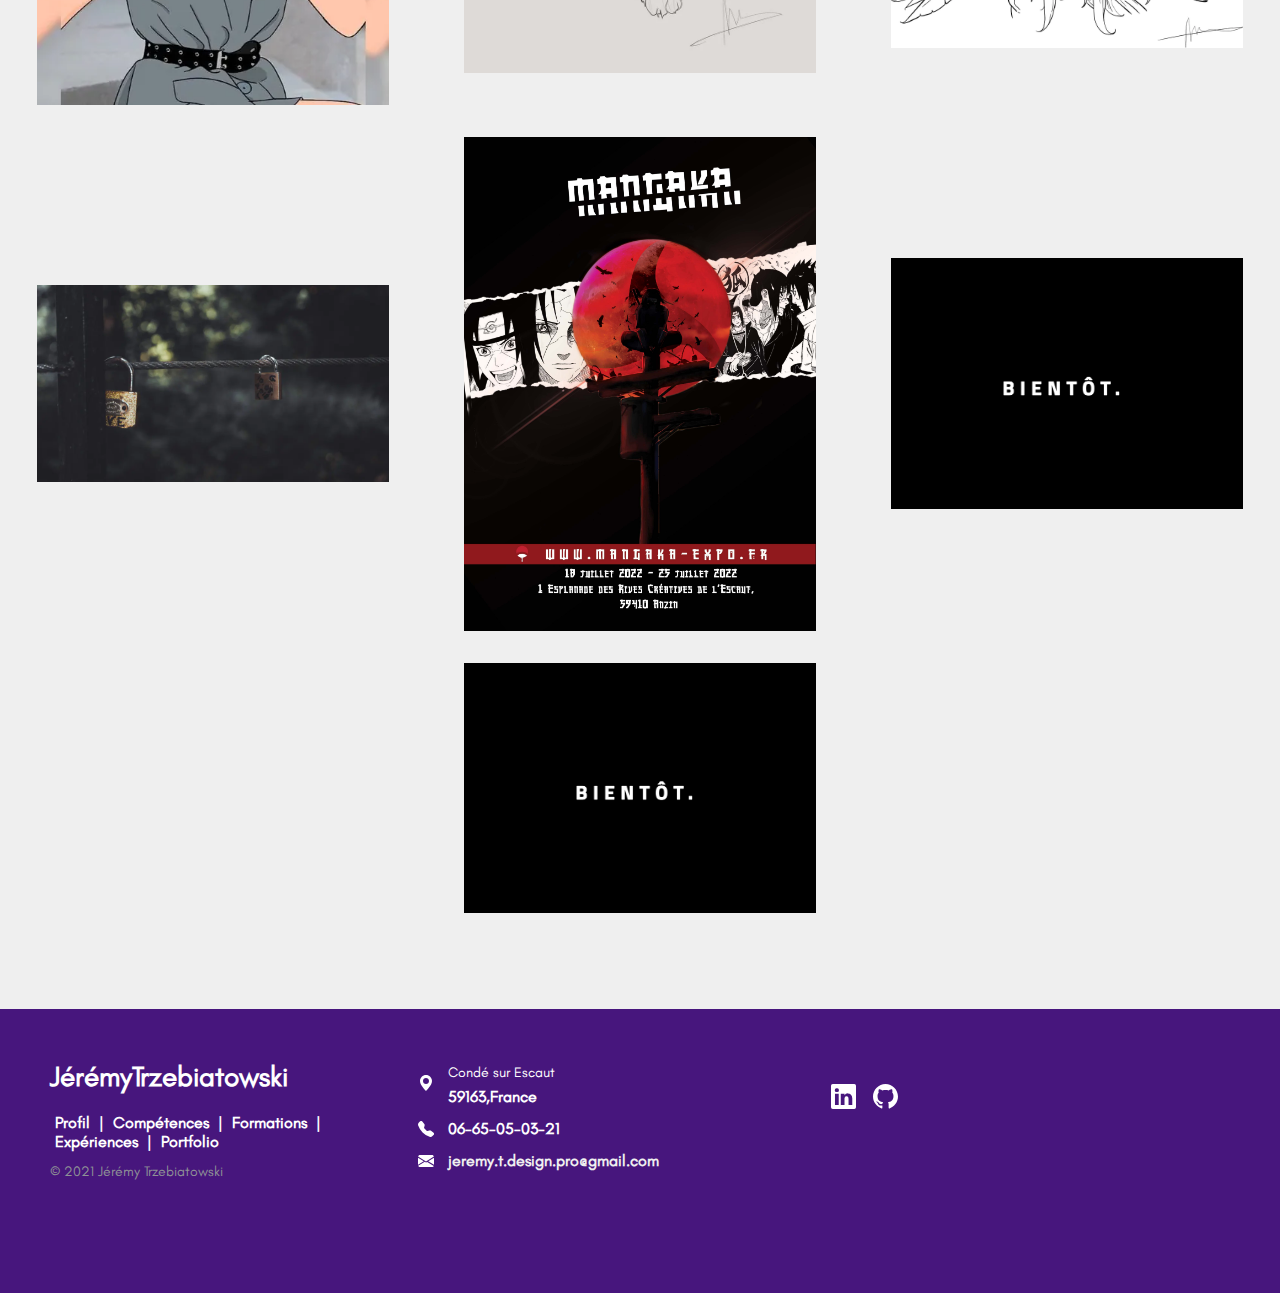
==== commit 639045a9: "Add galery" ====
--- a/index.html
+++ b/index.html
@@ -266,7 +266,7 @@
                     <div class="tile">
                         <a class="tile-link">
                             <img class="tile-img tile-img8"
-                                src="images/Gallery.png"
+                                src="images/affiche-perso-jeremy-manga.jpg"
                                 alt="images">
                         </a>
                     </div>
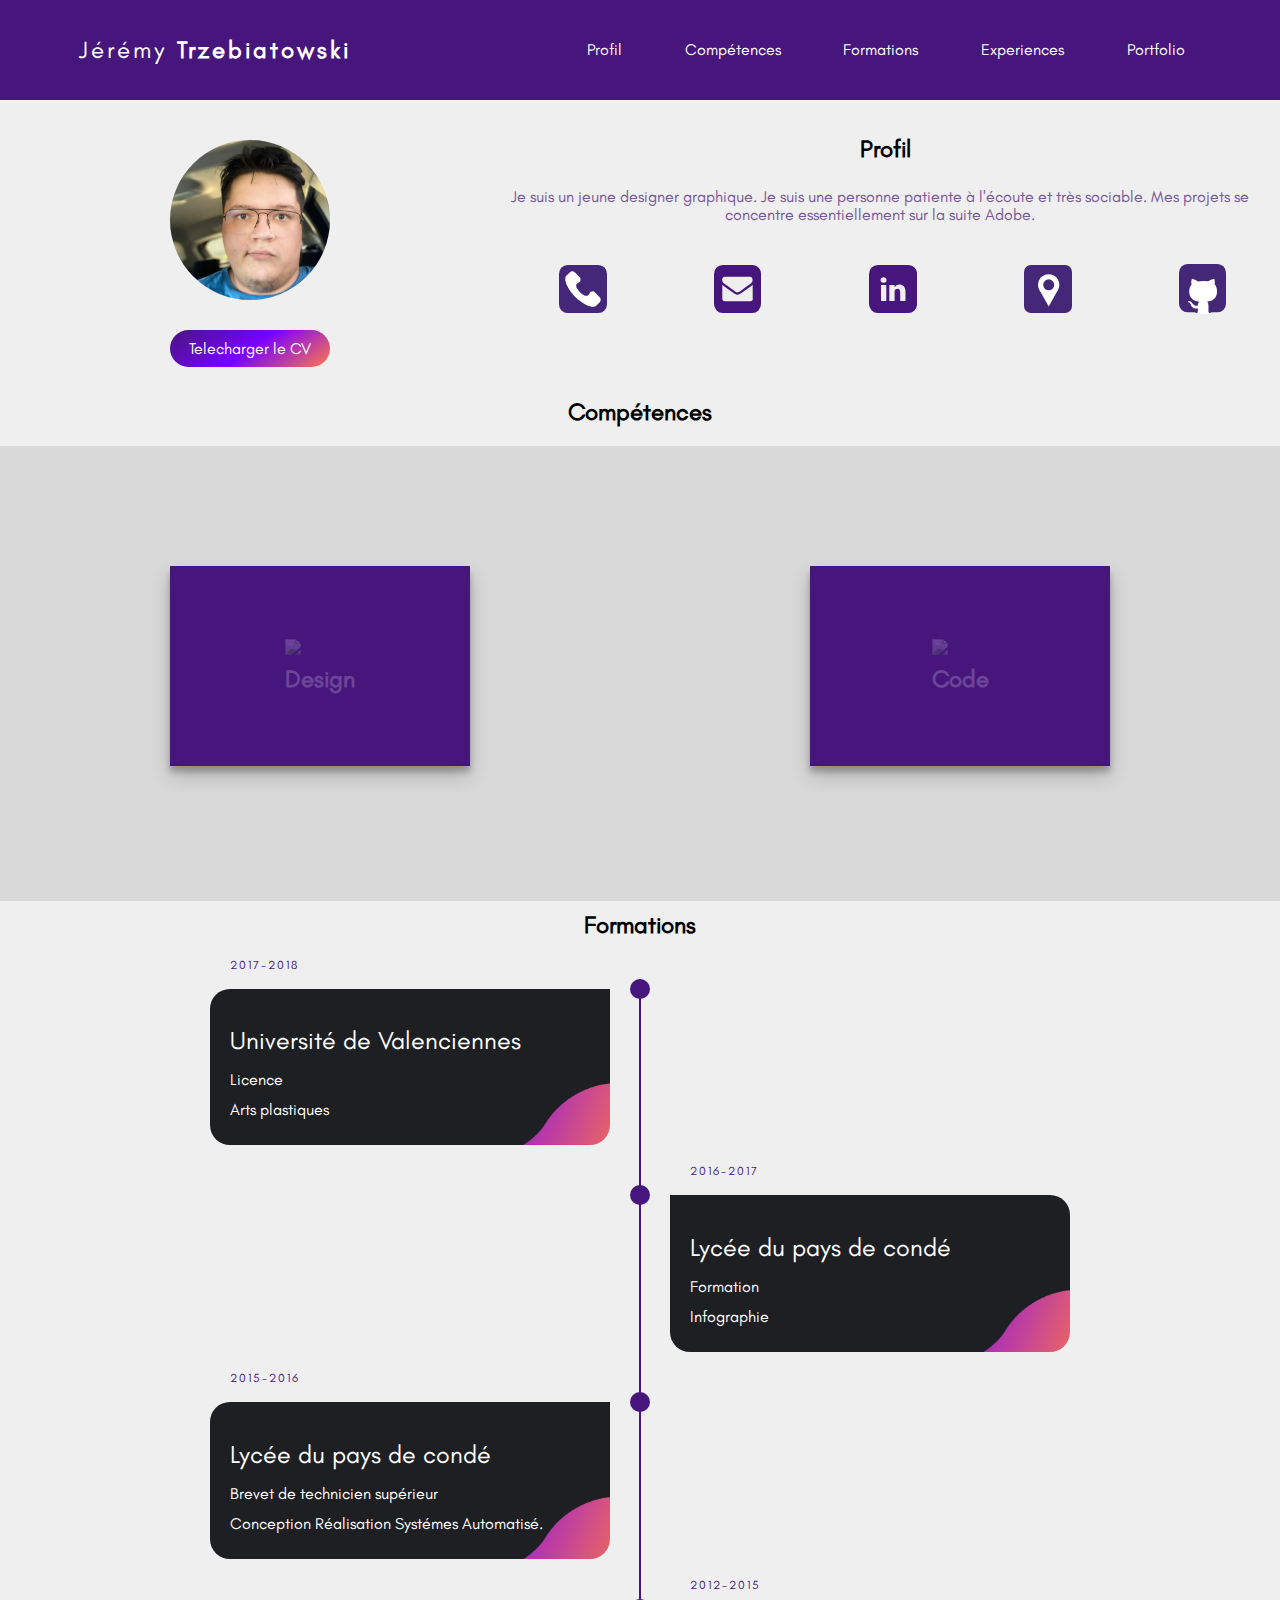
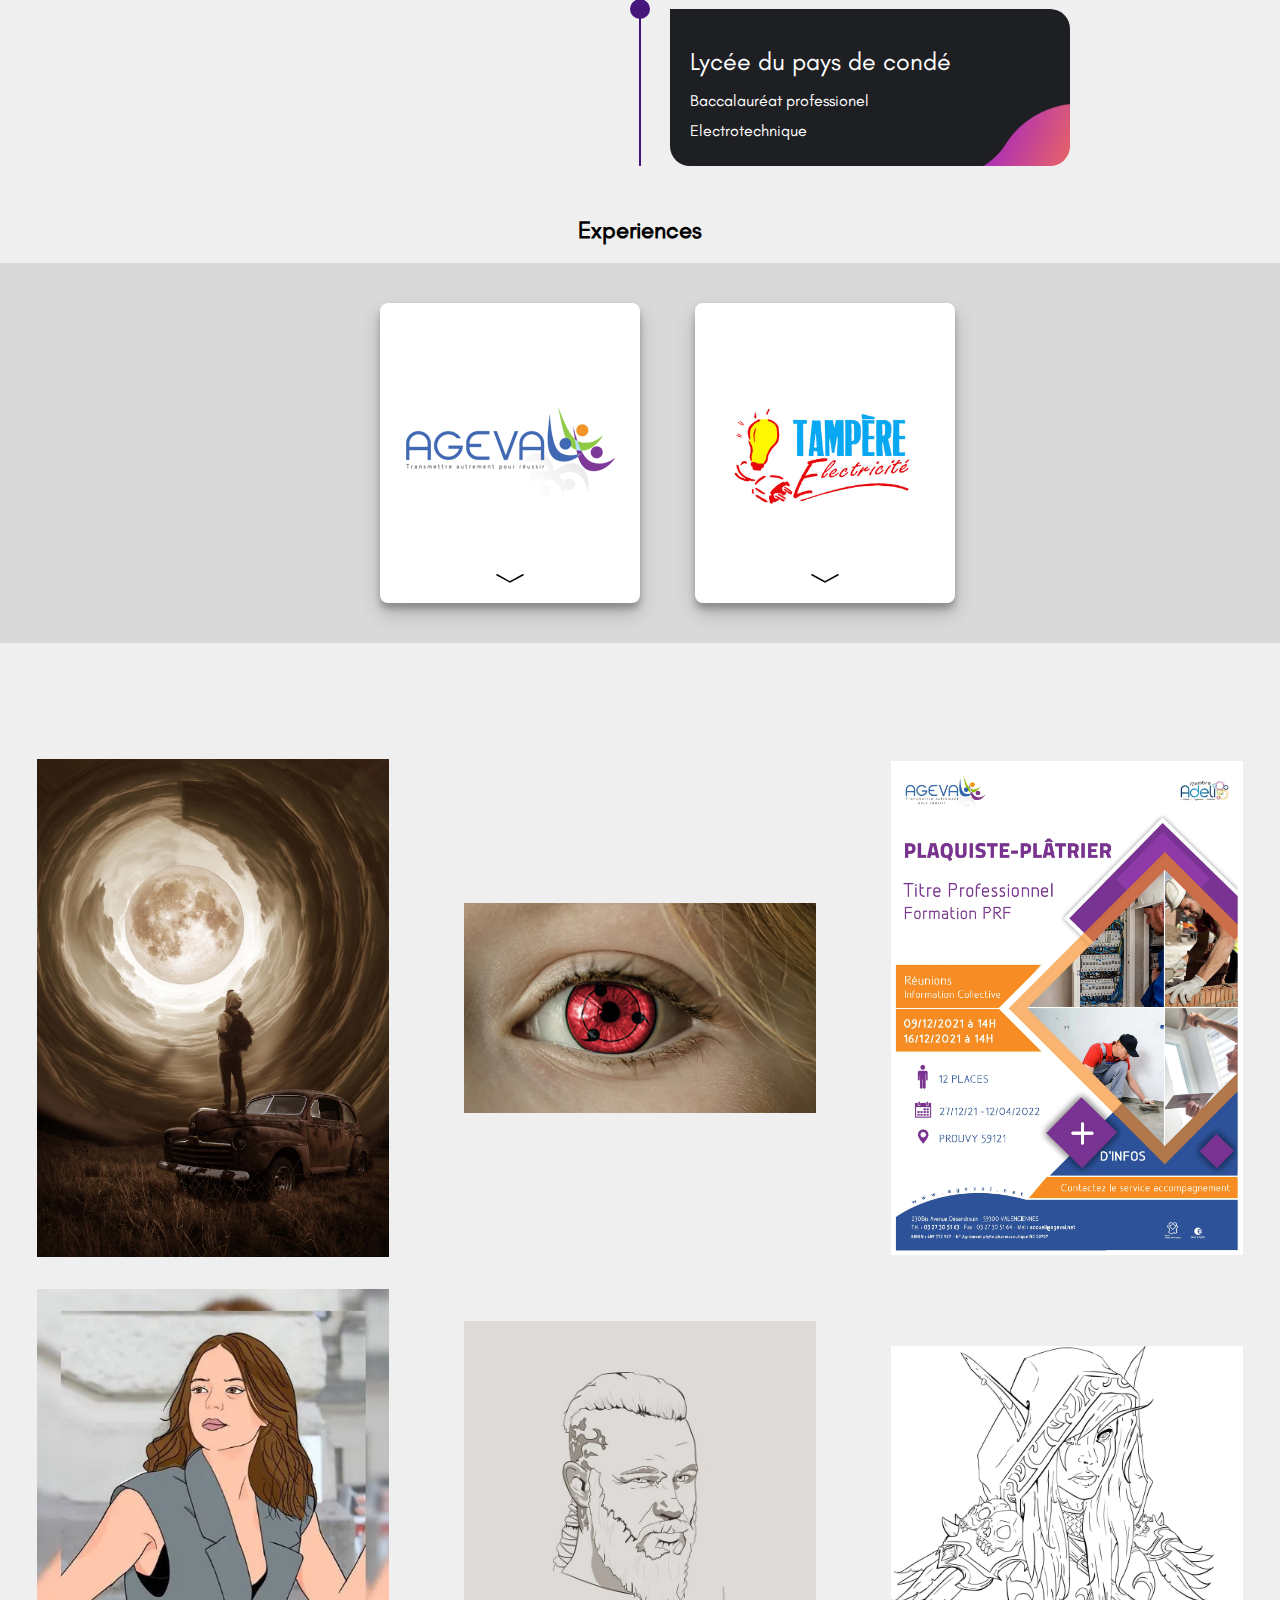
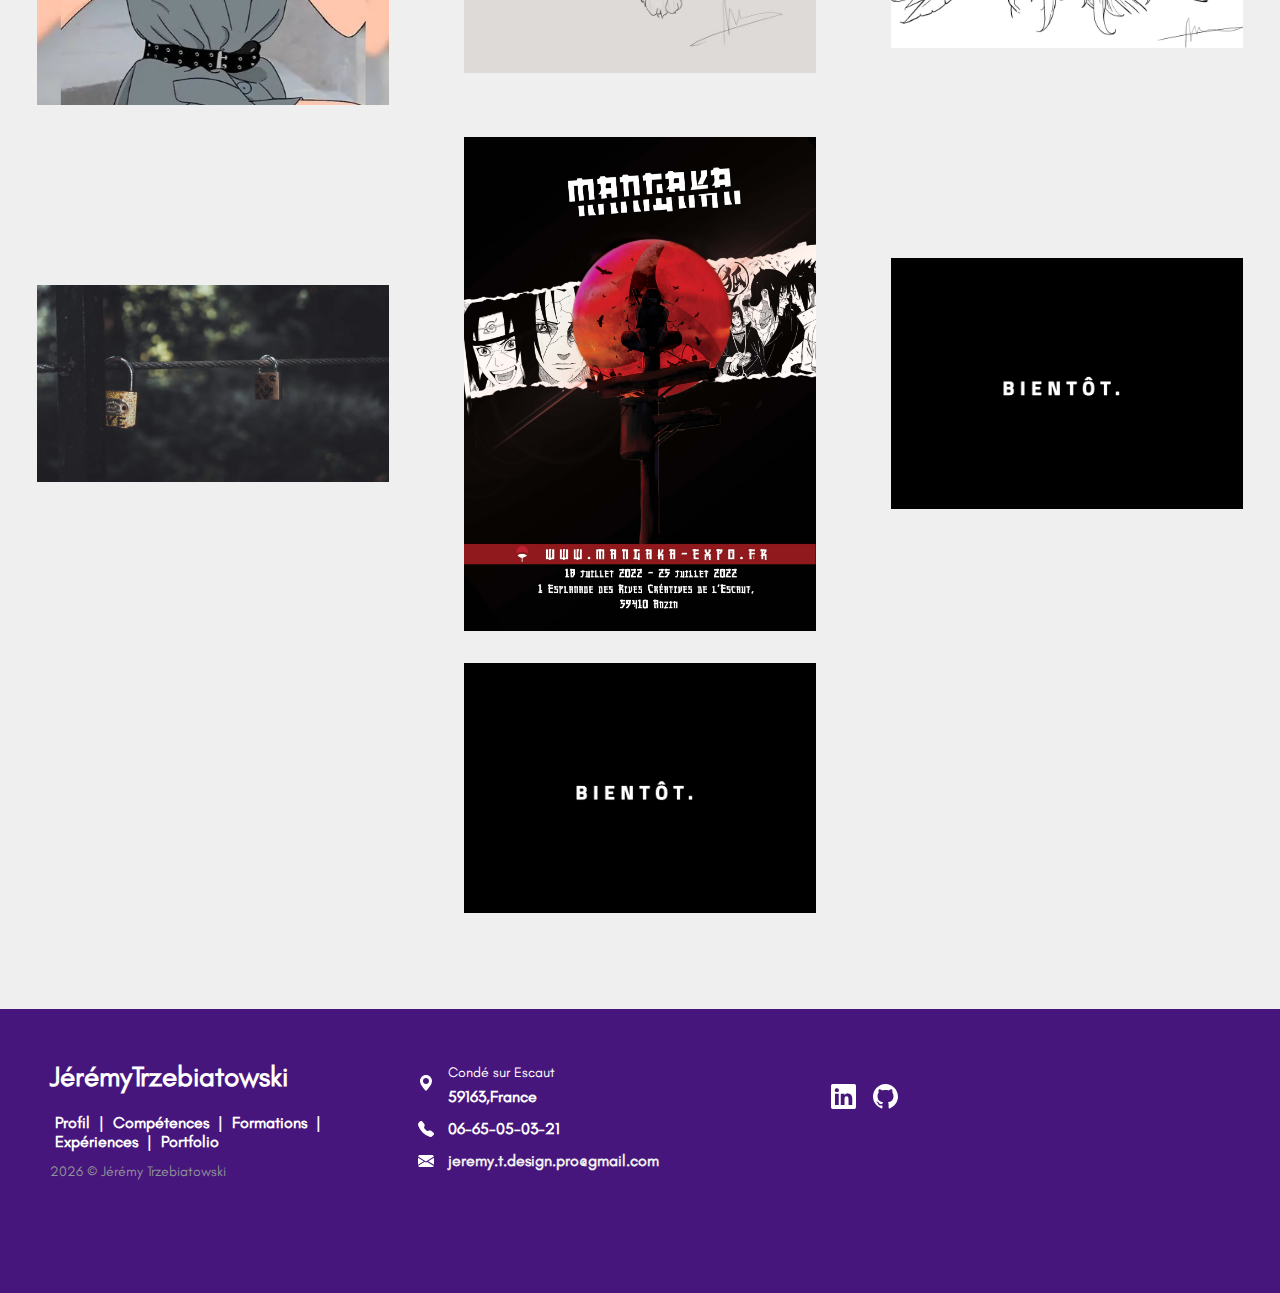
==== commit 3b715f7c: "Ajout JS copyright" ====
--- a/index.html
+++ b/index.html
@@ -1,343 +1,346 @@
 <html lang="fr">
-<head>
-    <meta charset="UTF-8">
-    <meta http-equiv="X-UA-Compatible" content="IE=edge">
-    <meta name="viewport" content="width=device-width, initial-scale=1.0">
-    <meta name="keywords" content="footer, address, phone, icons" />
-    <link rel="stylesheet" href="normalize.css">
-    <link rel="stylesheet" href="styles.css">
-    <link rel="apple-touch-icon" sizes="180x180" href="images/apple-touch-icon.png">
-    <link rel="icon" type="image/png" sizes="32x32" href="images/favicon-32x32.png">
-    <link rel="icon" type="image/png" sizes="16x16" href="images/favicon-16x16.png">
-    <link href="http://fonts.googleapis.com/css?family=Cookie" rel="stylesheet" type="text/css">
-    
-    <title>CV JEREMY TRZEBIATOWSKI</title>
-</head>
-<body>
-    <header>
-        <!--Barre de nav pc-->
-        <nav>
-            <input id="nav-toggle" type="checkbox">
-            <div class="logoMobile">
-                Jérémy<strong>Trzebiatowski</strong>
+    <head>
+        <meta charset="UTF-8">
+        <meta http-equiv="X-UA-Compatible" content="IE=edge">
+        <meta name="viewport" content="width=device-width, initial-scale=1.0">
+        <meta name="keywords" content="footer, address, phone, icons" />
+        <link rel="stylesheet" href="normalize.css">
+        <link rel="stylesheet" href="styles.css">
+        <link rel="apple-touch-icon" sizes="180x180" href="images/apple-touch-icon.png">
+        <link rel="icon" type="image/png" sizes="32x32" href="images/favicon-32x32.png">
+        <link rel="icon" type="image/png" sizes="16x16" href="images/favicon-16x16.png">
+        <link href="http://fonts.googleapis.com/css?family=Cookie" rel="stylesheet" type="text/css">
+        
+        
+        <title>CV JEREMY TRZEBIATOWSKI</title>
+    </head>
+    <body>
+        <header>
+            <!--Barre de nav pc-->
+            <nav>
+                <input id="nav-toggle" type="checkbox">
+                <div class="logoMobile">
+                    Jérémy<strong>Trzebiatowski</strong>
+                </div>
+                <ul class="links">
+                    <li class="logo">Jérémy<strong>Trzebiatowski</strong></li>
+                    <li><a href="#Profil">Profil</a></li>
+                    <li><a href="#Compétences">Compétences</a></li>
+                    <li><a href="#Formations">Formations</a></li>
+                    <li><a href="#Experiences">Experiences</a></li>
+                    <li><a href="#Portfolio">Portfolio</a></li>
+                </ul>
+                <label for="nav-toggle" class="icon-burger">
+                    <div class="line"></div>
+                    <div class="line"></div>
+                    <div class="line"></div>
+                </label>
+            </nav>
+        </header>
+        <main>
+            <section id="Profil">
+                <!--Photo de profil-->
+                <div class="Photo">
+                    <img src="images/Webp/moi.webp" alt="Photo de profil">
+                <!--Button de cv-->
+                    <div class="button">
+                        <a href="cv-jeremy-2021.pdf" target="_blank">Telecharger le CV</a>
+                    </div>
+                </div>
+                <!--Titres-->
+                <div class="profiltitre">
+                    <h2>Profil</h2>
+                </div>
+                <!--Profil paragraphe-->
+                <div class="paraprofil">
+                    <p>
+                    Je suis un jeune designer graphique. Je suis une personne patiente à l'écoute et très sociable. Mes projets se concentre essentiellement sur la suite Adobe.
+                    </p>
+                </div>
+                <!--Reseaux-->
+                <div id="logoprofil">
+                <a href="tel:0665050321"><img src="images/tel.svg" alt="Logo Tel"></a> 
+                <a href="mailto:jeremy.t.design.pro@gmail.com"><img src="images/mail.svg" alt="Logo Mail"></a> 
+                    <a href="https://www.linkedin.com/in/j%C3%A9r%C3%A9my-trzebiatowski/" target="_blank" ><img src="images/linkedin.svg" alt="Logo LinkedIn"></a>
+                    <a href="https://www.google.fr/maps/place/59163+Cond%C3%A9-sur-l'Escaut/@50.4661939,3.5763384,13z/data=!3m1!4b1!4m5!3m4!1s0x47c2f0712db70621:0xf07823e2b8c6d550!8m2!3d50.448651!4d3.593407?hl=fr&authuser=0" target="_blank" ><img src="images/localisation.svg" alt="Logo localisation"></a>
+                    <a href="https://github.com/JeremyT59" target="_blank" ><img src="images/git.svg" alt="Logo Git"></a>
+                </div>
+            </section>
+            </section>
+            <!--Compétences-->
+            <div class="compétitre"><h2>Compétences</h2></div>
+            <section id="Compétences" class="separation">
+                <div class="container">
+                    <div class="card">
+                        <div class="face face1">
+                            <div class="content">
+                                <img src="https://github.com/Jhonierpc/WebDevelopment/blob/master/CSS%20Card%20Hover%20Effects/img/design_128.png?raw=true">
+                                <h3>Design</h3>
+                            </div>
+                        </div>
+                        <div class="face face2">
+                            <div class="content">
+                                <p>Réalissation de logo.</p>
+                                <p>Retouche Photo</p>
+                                <p>Réalisation d'affiche/flyers.</p>
+                                <p>Réalisation de maquette web / brochure.</p>
+                                <p>Création de carte de visite.</p>
+                                <p>Réalisation d'illustration.</p>
+                                    <a href="#Portfolio">Portfolio</a>
+                            </div>
+                        </div>
+                    </div>
+                    <div class="card">
+                        <div class="face face1">
+                            <div class="content">
+                                <img src="https://github.com/Jhonierpc/WebDevelopment/blob/master/CSS%20Card%20Hover%20Effects/img/code_128.png?raw=true">
+                                <h3>Code</h3>
+                            </div>
+                        </div>
+                        <div class="face face2">
+                            <div class="content">
+                                <p>Intégration Web</p>
+                                <p>Utilisation de git.</p>
+                                <p>Réalisation de site web responsive.</p>
+                                <p>Réalisaion de CV en ligne.</p>
+                                <br>
+                                <br>
+                                    <a href="#Portfolio">Portfolio</a>
+                            </div>
+                        </div>
+                    </div>
+                    
+                
+                </div>
+            </section>
+            <!--Formations-->
+            <section id="Formations">
+                <div class="formatitre">
+                    <h2>Formations</h2>
+                </div>
+                <div class="containertimeline">
+                    <div class="timeline">
+                        <ul>
+                            <li>
+                                <div class="timeline-content">
+                                    <h3 class="date">2017-2018</h3>
+                                    <h1>Université de Valenciennes</h1>
+                                    <p>Licence</p>
+                                    <p>Arts plastiques</p>
+                                </div>
+                            </li>
+                            <li>
+                                <div class="timeline-content">
+                                    <h3 class="date">2016-2017</h3>
+                                    <h1>Lycée du pays de condé</h1>
+                                    <p>Formation</p>
+                                    <p>Infographie</p>
+                                </div>
+                            </li>
+                            <li>
+                                <div class="timeline-content">
+                                    <h3 class="date">2015-2016</h3>
+                                    <h1>Lycée du pays de condé</h1>
+                                    <p>Brevet de technicien supérieur</p>
+                                    <p>Conception Réalisation Systémes Automatisé.</p>
+                                </div>
+                            </li>
+                            <li>
+                                <div class="timeline-content">
+                                    <h3 class="date">2012-2015</h3>
+                                    <h1>Lycée du pays de condé</h1>
+                                    <p>Baccalauréat professionel</p>
+                                    <p>Electrotechnique</p>
+                                </div>
+                            </li>
+                        </ul>
+                    </div>
+                </div>
+            </section>
+            <h2 class="exptitre">Experiences</h2>
+            <section id="Experiences" class="separation">
+                <div class="cardexp" onclick="this.classList.toggle('ouverture')">
+                    <img src="images/logo.png" alt="logoageval" class="label">
+                    <div class="text1">
+                        <div class="text-content">
+                            <h1 class="title">09/21-Aujourd'hui</h1>
+                            <div class="body-text">
+                                <p>Salarié Polyvalent</p>
+                                <p>Atelier Numérique</p>
+                            </div>
+                        </div>
+                    </div>
+                    <svg class="flecheexp" xmlns="http://www.w3.org/2000/svg" viewBox="0 0 100 35" width="30">
+                        <path d="M5 30L50 5l45 25" fill="none" stroke="#000" stroke-width="5" />
+                    </svg>
+                </div>
+                <div class="cardexp" onclick="this.classList.toggle('ouverture')">
+                    <img src="images/tampere.png" alt="logotampere" class="label2">
+                    <div class="text2">
+                        <div class="text-content">
+                            <h1 class="title">02/15-03/15</h1>
+                            <div class="body-text">
+                                <p>Stagiaire</p>
+                            </div>
+                        </div>
+                    </div>
+                    <svg class="flecheexp" xmlns="http://www.w3.org/2000/svg" viewBox="0 0 100 35" width="30">
+                        <path d="M5 30L50 5l45 25" fill="none" stroke="#000" stroke-width="5" />
+                    </svg>
+                </div>
+
+            </section>
+            <section id="Portfolio">
+                <div class="grid images-grid">
+                
+                    <div class="grid-block">
+                        <div class="tile">
+                            <a class="tile-link">
+                                <img class="tile-img tile-img1"
+                                    src="images/Webp/portal-moon.webp"
+                                    alt="Création photoshop Portal Moon">
+                            </a>
+                        </div>
+                    </div>
+                
+                    <div class="grid-block">
+                        <div class="tile">
+                            <a class="tile-link">
+                                <img class="tile-img tile-img2"
+                                    src="images/Webp/sharingan-eyes.webp"
+                                    alt="création photoshop sharingan">
+                            </a>
+                        </div>
+                    </div>
+                
+                    <div class="grid-block">
+                        <div class="tile">
+                            <a class="tile-link">
+                                <img class="tile-img tile-img3"
+                                    src="images/Webp/affiche-agevalk.webp"
+                                    alt="images">
+                            </a>
+                        </div>
+                    </div>
+                
+                    <div class="grid-block">
+                        <div class="tile">
+                            <a class="tile-link">
+                                <img class="tile-img tile-img4"
+                                    src="images/Webp/coline_illu.webp"
+                                    alt="images">
+                            </a>
+                        </div>
+                    </div>
+                
+                    <div class="grid-block">
+                        <div class="tile">
+                            <a class="tile-link">
+                                <img class="tile-img tile-img5"
+                                    src="images/Webp/illustration-ragnar.webp"
+                                    alt="images">
+                            </a>
+                        </div>
+                    </div>
+                
+                    <div class="grid-block">
+                        <div class="tile">
+                            <a class="tile-link">
+                                <img class="tile-img tile-img6"
+                                    src="images/Webp/illustration-sylvanas.webp"
+                                    alt="images">
+                            </a>
+                        </div>
+                    </div>
+                
+                    <div class="grid-block">
+                        <div class="tile">
+                            <a class="tile-link">
+                                <img class="tile-img tile-img7"
+                                    src="images/Webp/retouche-photo-cadenas.webp"
+                                    alt="images">
+                            </a>
+                        </div>
+                    </div>
+                
+                    <div class="grid-block">
+                        <div class="tile">
+                            <a class="tile-link">
+                                <img class="tile-img tile-img8"
+                                    src="images/affiche-perso-jeremy-manga.jpg"
+                                    alt="images">
+                            </a>
+                        </div>
+                    </div>
+                
+                    <div class="grid-block">
+                        <div class="tile">
+                            <a class="tile-link">
+                                <img class="tile-img tile-img9"
+                                    src="images/Gallery.png"
+                                    alt="images">
+                            </a>
+                        </div>
+                    </div>
+                
+                    <div class="grid-block">
+                        <div class="tile">
+                            <a class="tile-link">
+                                <img class="tile-img tile-img10"
+                                    src="images/Gallery.png"
+                                    alt="images">
+                            </a>
+                        </div>
+                    </div>
+                
+                </div>
+            </section>
+        </main>
+        <footer>
+            <div class="footer-distributed">
+            
+                <div class="footer-left">
+                    <h3>Jérémy<span>Trzebiatowski</span></h3>
+            
+                    <p class="footer-links">
+                        <a href="#Profil">Profil</a>
+                        |
+                        <a href="#Compérences">Compétences</a>
+                        |
+                        <a href="#Formation">Formations</a>
+                        |
+                        <a href="#Experiences">Expériences</a>
+                        |
+                        <a href="#Portfolio">Portfolio</a>
+                    </p>
+                    
+                    <p class="footer-company-name"><span id="year"></span> © Jérémy Trzebiatowski</p>
+                </div>
+            
+                <div class="footer-center">
+                    <div>
+                        <img class="iconefoot" src="images/geo-alt-fill.svg" alt="image localisation">
+                        <p><span>Condé sur Escaut</span>
+                        59163,France</p>
+                    </div>
+            
+                    <div>
+                        <img class="iconefoot"  src="images/telephone-fill.svg" alt="logo telephone">
+                        <p>06-65-05-03-21</p>
+                    </div>
+                    <div>
+                        <img class="iconefoot"  src="images/envelope-fill.svg" alt="logo enveloppe">
+                        <p><a href="mailto:jeremy.t.design.pro@gmail.com">jeremy.t.design.pro@gmail.com</a></p>
+                    </div>
+                </div>
+                <div class="footer-right">
+                    <div class="footer-icons">
+                        <a href="https://www.linkedin.com/in/j%C3%A9r%C3%A9my-trzebiatowski/" target="_blank"><img class="iconefoot-2" src="images/linkedin-footer.svg" alt="logo linkedin"></a>
+                        <a href="https://github.com/JeremyT59" target="_blank"><img class="iconefoot-2" class="iconefoot"  src="images/github.svg" alt="logo git"></i></a>
+                    </div>
+                </div>
             </div>
-            <ul class="links">
-                <li class="logo">Jérémy<strong>Trzebiatowski</strong></li>
-                <li><a href="#Profil">Profil</a></li>
-                <li><a href="#Compétences">Compétences</a></li>
-                <li><a href="#Formations">Formations</a></li>
-                <li><a href="#Experiences">Experiences</a></li>
-                <li><a href="#Portfolio">Portfolio</a></li>
-            </ul>
-            <label for="nav-toggle" class="icon-burger">
-                <div class="line"></div>
-                <div class="line"></div>
-                <div class="line"></div>
-            </label>
-        </nav>
-    </header>
-    <main>
-        <section id="Profil">
-            <!--Photo de profil-->
-            <div class="Photo">
-                <img src="images/Webp/moi.webp" alt="Photo de profil">
-            <!--Button de cv-->
-                <div class="button">
-                    <a href="cv-jeremy-2021.pdf" target="_blank">Telecharger le CV</a>
-                </div>
-            </div>
-            <!--Titres-->
-            <div class="profiltitre">
-                <h2>Profil</h2>
-            </div>
-            <!--Profil paragraphe-->
-            <div class="paraprofil">
-                <p>
-                  Je suis un jeune designer graphique. Je suis une personne patiente à l'écoute et très sociable. Mes projets se concentre essentiellement sur la suite Adobe.
-                </p>
-            </div>
-            <!--Reseaux-->
-            <div id="logoprofil">
-               <a href="tel:0665050321"><img src="images/tel.svg" alt="Logo Tel"></a> 
-               <a href="mailto:jeremy.t.design.pro@gmail.com"><img src="images/mail.svg" alt="Logo Mail"></a> 
-                <a href="https://www.linkedin.com/in/j%C3%A9r%C3%A9my-trzebiatowski/" target="_blank" ><img src="images/linkedin.svg" alt="Logo LinkedIn"></a>
-                <a href="https://www.google.fr/maps/place/59163+Cond%C3%A9-sur-l'Escaut/@50.4661939,3.5763384,13z/data=!3m1!4b1!4m5!3m4!1s0x47c2f0712db70621:0xf07823e2b8c6d550!8m2!3d50.448651!4d3.593407?hl=fr&authuser=0" target="_blank" ><img src="images/localisation.svg" alt="Logo localisation"></a>
-                <a href="https://github.com/JeremyT59" target="_blank" ><img src="images/git.svg" alt="Logo Git"></a>
-            </div>
-        </section>
-        </section>
-        <!--Compétences-->
-        <div class="compétitre"><h2>Compétences</h2></div>
-        <section id="Compétences" class="separation">
-            <div class="container">
-                <div class="card">
-                    <div class="face face1">
-                        <div class="content">
-                            <img src="https://github.com/Jhonierpc/WebDevelopment/blob/master/CSS%20Card%20Hover%20Effects/img/design_128.png?raw=true">
-                            <h3>Design</h3>
-                        </div>
-                    </div>
-                    <div class="face face2">
-                        <div class="content">
-                            <p>Réalissation de logo.</p>
-                            <p>Retouche Photo</p>
-                            <p>Réalisation d'affiche/flyers.</p>
-                            <p>Réalisation de maquette web / brochure.</p>
-                            <p>Création de carte de visite.</p>
-                            <p>Réalisation d'illustration.</p>
-                                <a href="#Portfolio">Portfolio</a>
-                        </div>
-                    </div>
-                </div>
-                <div class="card">
-                    <div class="face face1">
-                        <div class="content">
-                            <img src="https://github.com/Jhonierpc/WebDevelopment/blob/master/CSS%20Card%20Hover%20Effects/img/code_128.png?raw=true">
-                            <h3>Code</h3>
-                        </div>
-                    </div>
-                    <div class="face face2">
-                        <div class="content">
-                            <p>Intégration Web</p>
-                            <p>Utilisation de git.</p>
-                            <p>Réalisation de site web responsive.</p>
-                            <p>Réalisaion de CV en ligne.</p>
-                            <br>
-                            <br>
-                                <a href="#Portfolio">Portfolio</a>
-                        </div>
-                    </div>
-                </div>
-                  
-            
-            </div>
-        </section>
-        <!--Formations-->
-        <section id="Formations">
-            <div class="formatitre">
-                <h2>Formations</h2>
-            </div>
-            <div class="containertimeline">
-                <div class="timeline">
-                    <ul>
-                        <li>
-                            <div class="timeline-content">
-                                <h3 class="date">2017-2018</h3>
-                                <h1>Université de Valenciennes</h1>
-                                <p>Licence</p>
-                                <p>Arts plastiques</p>
-                            </div>
-                        </li>
-                        <li>
-                            <div class="timeline-content">
-                                <h3 class="date">2016-2017</h3>
-                                <h1>Lycée du pays de condé</h1>
-                                <p>Formation</p>
-                                <p>Infographie</p>
-                            </div>
-                        </li>
-                        <li>
-                            <div class="timeline-content">
-                                <h3 class="date">2015-2016</h3>
-                                <h1>Lycée du pays de condé</h1>
-                                <p>Brevet de technicien supérieur</p>
-                                <p>Conception Réalisation Systémes Automatisé.</p>
-                            </div>
-                        </li>
-                        <li>
-                            <div class="timeline-content">
-                                <h3 class="date">2012-2015</h3>
-                                <h1>Lycée du pays de condé</h1>
-                                <p>Baccalauréat professionel</p>
-                                <p>Electrotechnique</p>
-                            </div>
-                        </li>
-                    </ul>
-                </div>
-            </div>
-        </section>
-        <h2 class="exptitre">Experiences</h2>
-        <section id="Experiences" class="separation">
-            <div class="cardexp" onclick="this.classList.toggle('ouverture')">
-                <img src="images/logo.png" alt="logoageval" class="label">
-                <div class="text1">
-                    <div class="text-content">
-                        <h1 class="title">09/21-Aujourd'hui</h1>
-                        <div class="body-text">
-                            <p>Salarié Polyvalent</p>
-                            <p>Atelier Numérique</p>
-                        </div>
-                    </div>
-                </div>
-                <svg class="flecheexp" xmlns="http://www.w3.org/2000/svg" viewBox="0 0 100 35" width="30">
-                    <path d="M5 30L50 5l45 25" fill="none" stroke="#000" stroke-width="5" />
-                </svg>
-            </div>
-            <div class="cardexp" onclick="this.classList.toggle('ouverture')">
-                <img src="images/tampere.png" alt="logotampere" class="label2">
-                <div class="text2">
-                    <div class="text-content">
-                        <h1 class="title">02/15-03/15</h1>
-                        <div class="body-text">
-                            <p>Stagiaire</p>
-                        </div>
-                    </div>
-                </div>
-                <svg class="flecheexp" xmlns="http://www.w3.org/2000/svg" viewBox="0 0 100 35" width="30">
-                    <path d="M5 30L50 5l45 25" fill="none" stroke="#000" stroke-width="5" />
-                </svg>
-            </div>
-
-        </section>
-        <section id="Portfolio">
-            <div class="grid images-grid">
-            
-                <div class="grid-block">
-                    <div class="tile">
-                        <a class="tile-link">
-                            <img class="tile-img tile-img1"
-                                src="images/Webp/portal-moon.webp"
-                                alt="Création photoshop Portal Moon">
-                        </a>
-                    </div>
-                </div>
-            
-                <div class="grid-block">
-                    <div class="tile">
-                        <a class="tile-link">
-                            <img class="tile-img tile-img2"
-                                src="images/Webp/sharingan-eyes.webp"
-                                alt="création photoshop sharingan">
-                        </a>
-                    </div>
-                </div>
-            
-                <div class="grid-block">
-                    <div class="tile">
-                        <a class="tile-link">
-                            <img class="tile-img tile-img3"
-                                src="images/Webp/affiche-agevalk.webp"
-                                alt="images">
-                        </a>
-                    </div>
-                </div>
-            
-                <div class="grid-block">
-                    <div class="tile">
-                        <a class="tile-link">
-                            <img class="tile-img tile-img4"
-                                src="images/Webp/coline_illu.webp"
-                                alt="images">
-                        </a>
-                    </div>
-                </div>
-            
-                <div class="grid-block">
-                    <div class="tile">
-                        <a class="tile-link">
-                            <img class="tile-img tile-img5"
-                                src="images/Webp/illustration-ragnar.webp"
-                                alt="images">
-                        </a>
-                    </div>
-                </div>
-            
-                <div class="grid-block">
-                    <div class="tile">
-                        <a class="tile-link">
-                            <img class="tile-img tile-img6"
-                                src="images/Webp/illustration-sylvanas.webp"
-                                alt="images">
-                        </a>
-                    </div>
-                </div>
-            
-                <div class="grid-block">
-                    <div class="tile">
-                        <a class="tile-link">
-                            <img class="tile-img tile-img7"
-                                src="images/Webp/retouche-photo-cadenas.webp"
-                                alt="images">
-                        </a>
-                    </div>
-                </div>
-            
-                <div class="grid-block">
-                    <div class="tile">
-                        <a class="tile-link">
-                            <img class="tile-img tile-img8"
-                                src="images/affiche-perso-jeremy-manga.jpg"
-                                alt="images">
-                        </a>
-                    </div>
-                </div>
-            
-                <div class="grid-block">
-                    <div class="tile">
-                        <a class="tile-link">
-                            <img class="tile-img tile-img9"
-                                src="images/Gallery.png"
-                                alt="images">
-                        </a>
-                    </div>
-                </div>
-            
-                <div class="grid-block">
-                    <div class="tile">
-                        <a class="tile-link">
-                            <img class="tile-img tile-img10"
-                                src="images/Gallery.png"
-                                alt="images">
-                        </a>
-                    </div>
-                </div>
-            
-            </div>
-        </section>
-    </main>
-    <footer>
-        <div class="footer-distributed">
-        
-            <div class="footer-left">
-                <h3>Jérémy<span>Trzebiatowski</span></h3>
-        
-                <p class="footer-links">
-                    <a href="#Profil">Profil</a>
-                    |
-                    <a href="#Compérences">Compétences</a>
-                    |
-                    <a href="#Formation">Formations</a>
-                    |
-                    <a href="#Experiences">Expériences</a>
-                    |
-                    <a href="#Portfolio">Portfolio</a>
-                </p>
-        
-                <p class="footer-company-name">© 2021 Jérémy Trzebiatowski</p>
-            </div>
-        
-            <div class="footer-center">
-                <div>
-                    <img class="iconefoot" src="images/geo-alt-fill.svg" alt="image localisation">
-                    <p><span>Condé sur Escaut</span>
-                    59163,France</p>
-                </div>
-        
-                <div>
-                    <img class="iconefoot"  src="images/telephone-fill.svg" alt="logo telephone">
-                    <p>06-65-05-03-21</p>
-                </div>
-                <div>
-                    <img class="iconefoot"  src="images/envelope-fill.svg" alt="logo enveloppe">
-                    <p><a href="mailto:jeremy.t.design.pro@gmail.com">jeremy.t.design.pro@gmail.com</a></p>
-                </div>
-            </div>
-            <div class="footer-right">
-                <div class="footer-icons">
-                    <a href="https://www.linkedin.com/in/j%C3%A9r%C3%A9my-trzebiatowski/" target="_blank"><img class="iconefoot-2" src="images/linkedin-footer.svg" alt="logo linkedin"></a>
-                    <a href="https://github.com/JeremyT59" target="_blank"><img class="iconefoot-2" class="iconefoot"  src="images/github.svg" alt="logo git"></i></a>
-                </div>
-            </div>
-        </div>
-    </footer>
-</body>+        </footer>
+        <script src="main.js"></script>
+    </body>
+</html>